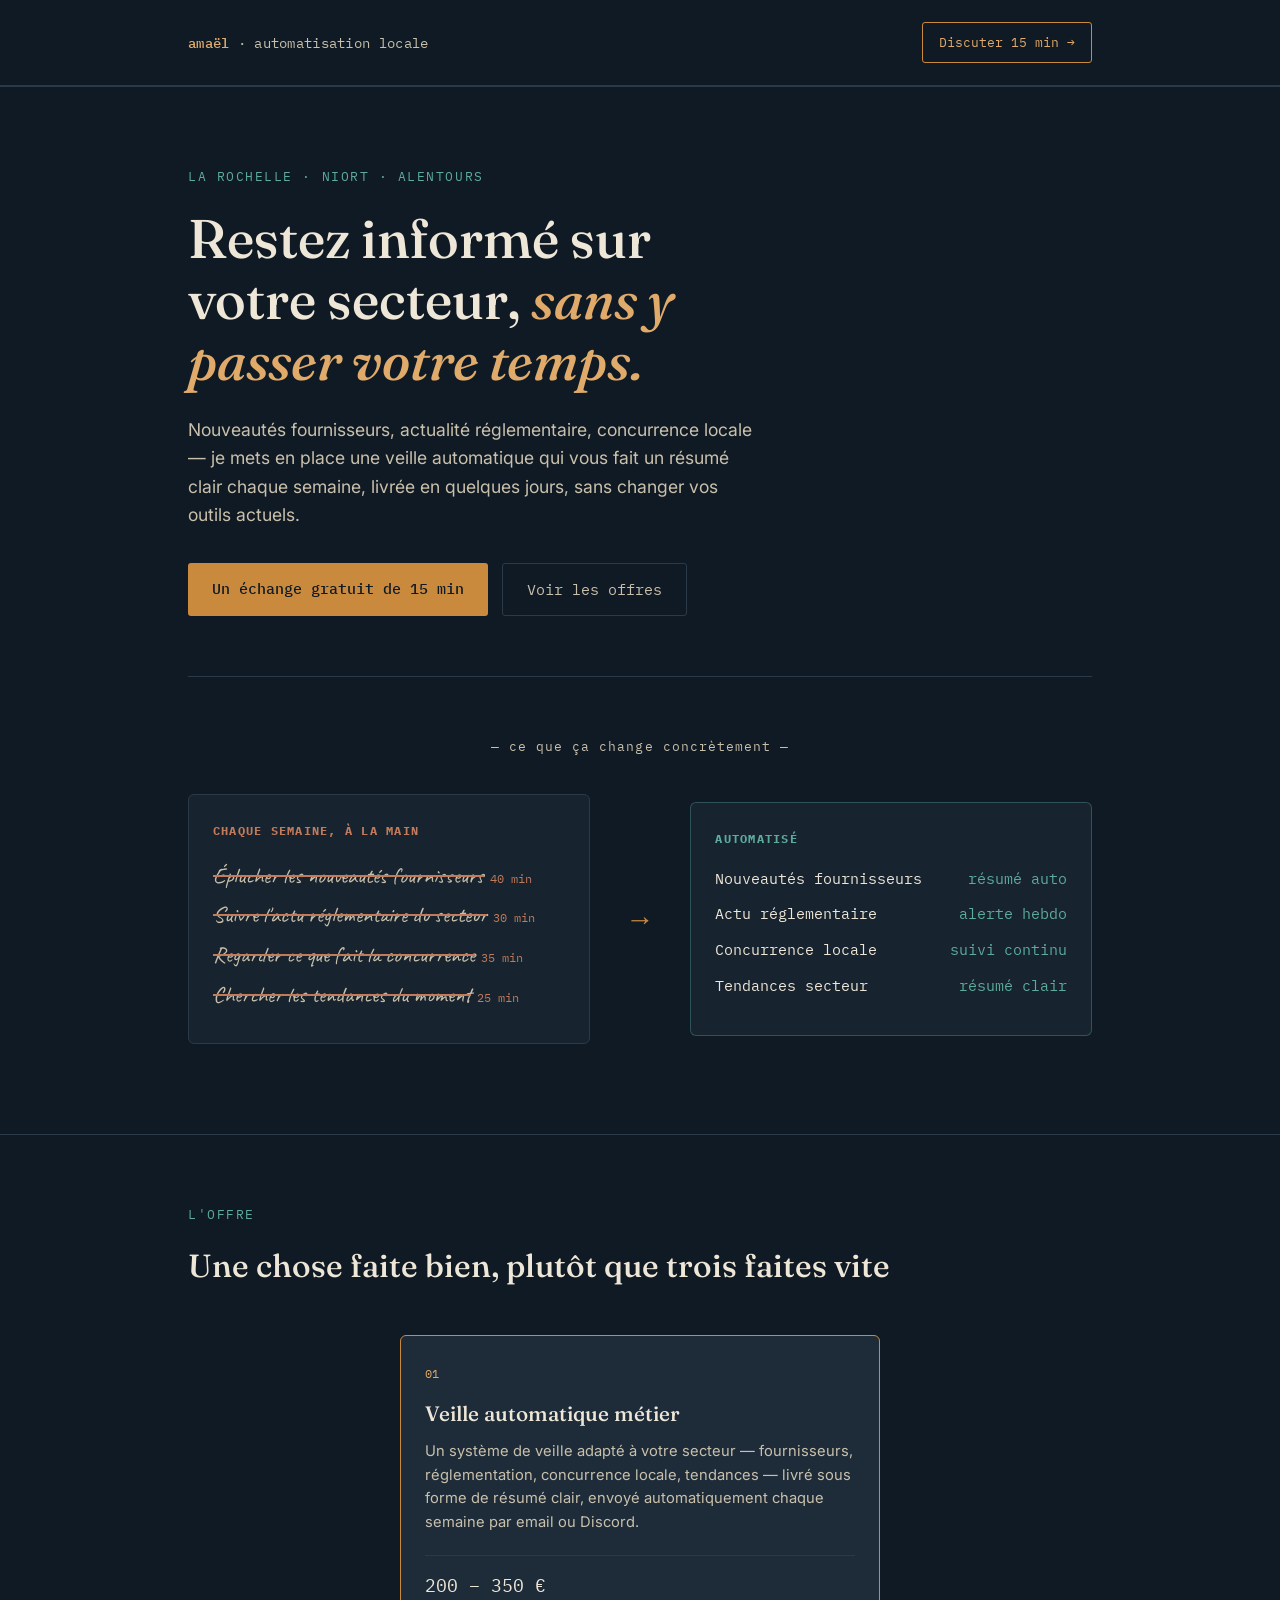
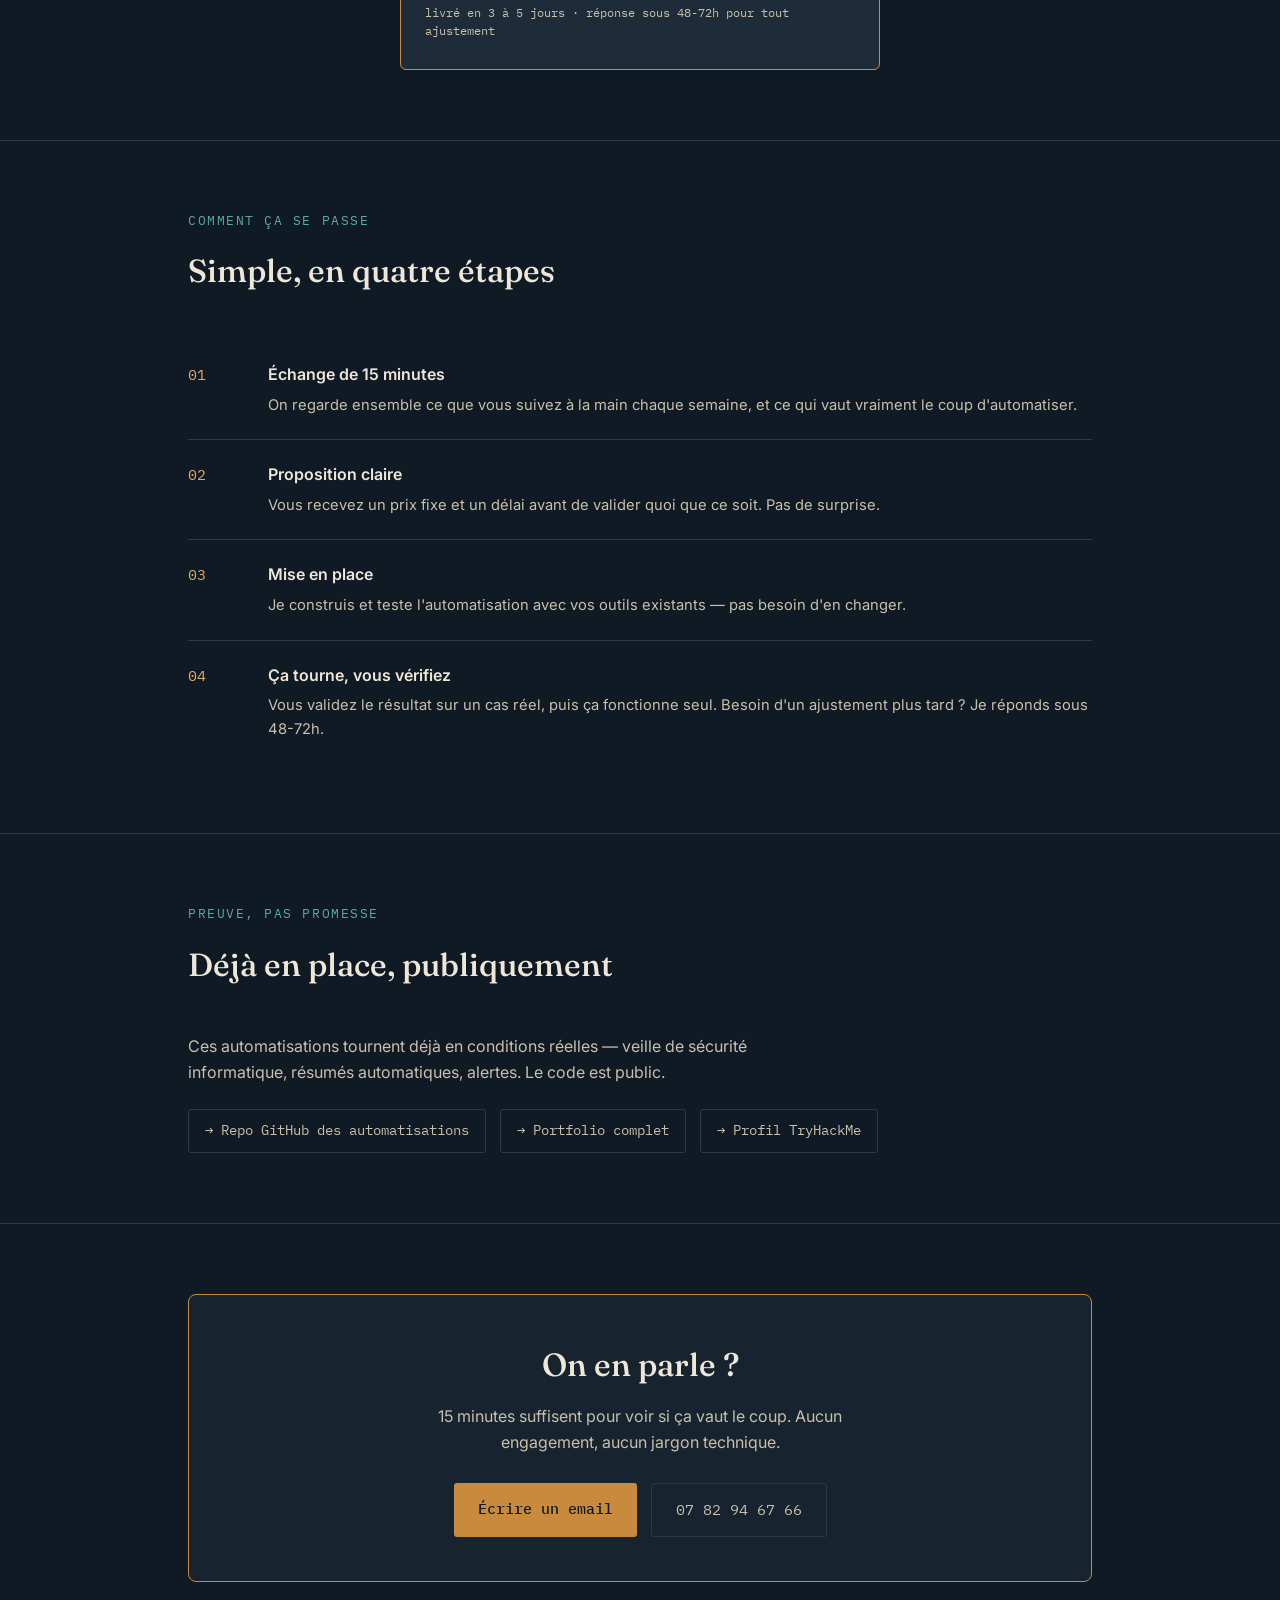
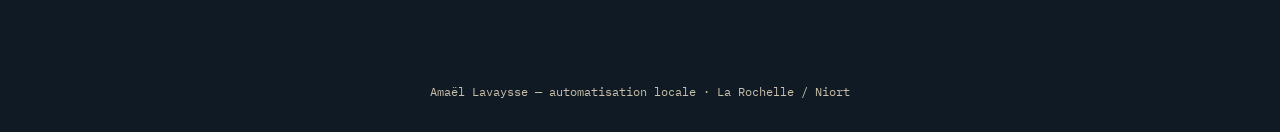
==== pro/index.html @ b0e4b7fa "Rename automatisation.html to index.html" ====
<!DOCTYPE html>
<html lang="fr">
<head>
<meta charset="UTF-8">
<meta name="viewport" content="width=device-width, initial-scale=1.0">
<title>Amaël Lavaysse — Automatisation pour commerces & TPE locales</title>
<link rel="preconnect" href="https://fonts.googleapis.com">
<link href="https://fonts.googleapis.com/css2?family=Fraunces:opsz,wght@9..144,400;9..144,500;9..144,600&family=Caveat:wght@500;600&family=Inter:wght@400;500;600;700&family=IBM+Plex+Mono:wght@400;500&display=swap" rel="stylesheet">
<style>
  :root{
    --ink:#101a24;
    --panel:#17232f;
    --panel-2:#1e2c3a;
    --paper:#eee7d8;
    --paper-dim:#c9c0ab;
    --copper:#c98a3e;
    --copper-soft:#e0ab6a;
    --teal:#5cab9d;
    --line:#2a3a49;
    --display: 'Fraunces', serif;
    --hand: 'Caveat', cursive;
    --body: 'Inter', sans-serif;
    --mono: 'IBM Plex Mono', monospace;
  }
  *{box-sizing:border-box;}
  html{scroll-behavior:smooth;}
  body{
    margin:0;
    background:var(--ink);
    color:var(--paper);
    font-family:var(--body);
    line-height:1.6;
    -webkit-font-smoothing:antialiased;
  }
  a{color:inherit;}
  .wrap{max-width:960px;margin:0 auto;padding:0 28px;}

  /* NAV */
  header.nav{
    padding:22px 0;
    border-bottom:1px solid var(--line);
  }
  .nav .wrap{display:flex;justify-content:space-between;align-items:center;}
  .brand{font-family:var(--mono);font-size:0.9rem;letter-spacing:0.02em;color:var(--paper-dim);}
  .brand b{color:var(--copper-soft);font-weight:500;}
  .nav-cta{
    font-family:var(--mono);
    font-size:0.82rem;
    padding:9px 16px;
    border:1px solid var(--copper);
    border-radius:3px;
    color:var(--copper-soft);
    text-decoration:none;
    transition:background .15s ease;
  }
  .nav-cta:hover{background:rgba(201,138,62,0.12);}

  /* HERO */
  .hero{padding:80px 0 60px;}
  .eyebrow{
    font-family:var(--mono);
    font-size:0.8rem;
    color:var(--teal);
    text-transform:uppercase;
    letter-spacing:0.12em;
    margin-bottom:22px;
  }
  h1{
    font-family:var(--display);
    font-weight:500;
    font-size:clamp(2.1rem, 5vw, 3.4rem);
    line-height:1.12;
    margin:0 0 24px;
    max-width:15ch;
    color:var(--paper);
  }
  h1 em{
    font-style:italic;
    color:var(--copper-soft);
  }
  .hero p.lede{
    font-size:1.1rem;
    color:var(--paper-dim);
    max-width:52ch;
    margin:0 0 34px;
  }
  .hero-actions{display:flex;gap:14px;flex-wrap:wrap;}
  .btn-primary{
    font-family:var(--mono);
    background:var(--copper);
    color:var(--ink);
    padding:14px 24px;
    border-radius:3px;
    text-decoration:none;
    font-size:0.92rem;
    font-weight:500;
    transition:background .15s ease;
  }
  .btn-primary:hover{background:var(--copper-soft);}
  .btn-ghost{
    font-family:var(--mono);
    padding:14px 24px;
    border-radius:3px;
    border:1px solid var(--line);
    text-decoration:none;
    font-size:0.92rem;
    color:var(--paper-dim);
  }

  /* SIGNATURE: AVANT / APRES */
  .signature{padding:50px 0 90px;}
  .sig-label{
    font-family:var(--mono);
    font-size:0.8rem;
    color:var(--paper-dim);
    text-align:center;
    margin-bottom:36px;
    letter-spacing:0.08em;
  }
  .compare{
    display:grid;
    grid-template-columns:1fr auto 1fr;
    gap:36px;
    align-items:center;
  }
  .compare-arrow{
    font-family:var(--display);
    font-size:1.8rem;
    color:var(--copper);
  }
  .board{
    background:var(--panel);
    border:1px solid var(--line);
    border-radius:6px;
    padding:26px 24px;
  }
  .board h3{
    margin:0 0 18px;
    font-family:var(--mono);
    font-size:0.78rem;
    text-transform:uppercase;
    letter-spacing:0.1em;
    color:var(--paper-dim);
  }
  .board.before h3{color:#c17a5a;}
  .board.after h3{color:var(--teal);}
  .task{
    font-family:var(--hand);
    font-size:1.4rem;
    line-height:1.5;
    color:var(--paper-dim);
    text-decoration:line-through;
    text-decoration-color:#c17a5a;
    text-decoration-thickness:2px;
    margin-bottom:6px;
  }
  .task .time{
    font-family:var(--mono);
    font-size:0.75rem;
    text-decoration:none;
    color:#c17a5a;
    display:inline-block;
    margin-left:6px;
  }
  .task-clean{
    font-family:var(--mono);
    font-size:0.92rem;
    color:var(--paper);
    margin-bottom:12px;
    display:flex;
    justify-content:space-between;
    gap:12px;
  }
  .task-clean .tag{color:var(--teal);}
  .board.after{border-color:rgba(92,171,157,0.35);}

  /* OFFERS */
  section{padding:70px 0;border-top:1px solid var(--line);}
  .section-head{margin-bottom:44px;}
  .section-head .eyebrow{margin-bottom:14px;}
  h2{
    font-family:var(--display);
    font-weight:500;
    font-size:2rem;
    margin:0;
    color:var(--paper);
  }
  .offers-grid{
    display:grid;
    grid-template-columns:repeat(3,1fr);
    gap:20px;
  }
  .offer{
    background:var(--panel);
    border:1px solid var(--line);
    border-radius:6px;
    padding:28px 24px;
    display:flex;
    flex-direction:column;
  }
  .offer.featured{
    border-color:var(--copper);
    background:var(--panel-2);
  }
  .offer .num{
    font-family:var(--mono);
    font-size:0.75rem;
    color:var(--copper-soft);
    margin-bottom:14px;
  }
  .offer h3{
    font-family:var(--display);
    font-size:1.3rem;
    font-weight:500;
    margin:0 0 10px;
  }
  .offer p.desc{
    font-size:0.92rem;
    color:var(--paper-dim);
    margin:0 0 20px;
    flex-grow:1;
  }
  .offer .price{
    font-family:var(--mono);
    font-size:1.1rem;
    color:var(--paper);
    padding-top:16px;
    border-top:1px solid var(--line);
  }
  .offer .price small{
    display:block;
    font-size:0.72rem;
    color:var(--paper-dim);
    margin-top:4px;
  }

  /* PROCESS */
  .steps{display:flex;flex-direction:column;gap:0;}
  .step{
    display:grid;
    grid-template-columns:60px 1fr;
    gap:20px;
    padding:22px 0;
    border-bottom:1px solid var(--line);
  }
  .step:last-child{border-bottom:none;}
  .step .n{
    font-family:var(--mono);
    color:var(--copper-soft);
    font-size:0.95rem;
  }
  .step h4{margin:0 0 6px;font-family:var(--body);font-weight:600;font-size:1rem;}
  .step p{margin:0;color:var(--paper-dim);font-size:0.92rem;}

  /* PROOF */
  .proof-row{
    display:flex;
    gap:14px;
    flex-wrap:wrap;
  }
  .proof-item{
    font-family:var(--mono);
    font-size:0.85rem;
    padding:10px 16px;
    border:1px solid var(--line);
    border-radius:3px;
    text-decoration:none;
    color:var(--paper-dim);
  }
  .proof-item:hover{border-color:var(--teal);color:var(--teal);}

  /* CONTACT */
  .contact-box{
    background:var(--panel);
    border:1px solid var(--copper);
    border-radius:8px;
    padding:44px;
    text-align:center;
  }
  .contact-box h2{margin-bottom:14px;}
  .contact-box p{color:var(--paper-dim);max-width:44ch;margin:0 auto 28px;}
  .contact-links{display:flex;gap:14px;justify-content:center;flex-wrap:wrap;}

  footer{padding:30px 0;font-family:var(--mono);font-size:0.78rem;color:var(--paper-dim);text-align:center;}

  @media (max-width:720px){
    .offers-grid{grid-template-columns:1fr;}
    .compare{grid-template-columns:1fr;}
    .compare-arrow{transform:rotate(90deg);text-align:center;}
  }
</style>
</head>
<body>

<header class="nav">
  <div class="wrap">
    <div class="brand"><b>amaël</b> · automatisation locale</div>
    <a href="#contact" class="nav-cta">Discuter 15 min →</a>
  </div>
</header>

<section class="hero">
  <div class="wrap">
    <div class="eyebrow">La Rochelle · Niort · alentours</div>
    <h1>Restez informé sur votre secteur, <em>sans y passer votre temps.</em></h1>
    <p class="lede">Nouveautés fournisseurs, actualité réglementaire, concurrence locale — je mets en place une veille automatique qui vous fait un résumé clair chaque semaine, livrée en quelques jours, sans changer vos outils actuels.</p>
    <div class="hero-actions">
      <a href="#contact" class="btn-primary">Un échange gratuit de 15 min</a>
      <a href="#offres" class="btn-ghost">Voir les offres</a>
    </div>
  </div>
</section>

<div class="wrap">
  <section class="signature" style="border-top:1px solid var(--line);padding-top:60px;">
    <div class="sig-label">— ce que ça change concrètement —</div>
    <div class="compare">
      <div class="board before">
        <h3>Chaque semaine, à la main</h3>
        <div class="task">Éplucher les nouveautés fournisseurs<span class="time">40 min</span></div>
        <div class="task">Suivre l'actu réglementaire du secteur<span class="time">30 min</span></div>
        <div class="task">Regarder ce que fait la concurrence<span class="time">35 min</span></div>
        <div class="task">Chercher les tendances du moment<span class="time">25 min</span></div>
      </div>
      <div class="compare-arrow">→</div>
      <div class="board after">
        <h3>Automatisé</h3>
        <div class="task-clean"><span>Nouveautés fournisseurs</span><span class="tag">résumé auto</span></div>
        <div class="task-clean"><span>Actu réglementaire</span><span class="tag">alerte hebdo</span></div>
        <div class="task-clean"><span>Concurrence locale</span><span class="tag">suivi continu</span></div>
        <div class="task-clean"><span>Tendances secteur</span><span class="tag">résumé clair</span></div>
      </div>
    </div>
  </section>
</div>

<section id="offres">
  <div class="wrap">
    <div class="section-head">
      <div class="eyebrow">L'offre</div>
      <h2>Une chose faite bien, plutôt que trois faites vite</h2>
    </div>
    <div class="offers-grid" style="grid-template-columns:minmax(0,480px);justify-content:center;">
      <div class="offer featured">
        <div class="num">01</div>
        <h3>Veille automatique métier</h3>
        <p class="desc">Un système de veille adapté à votre secteur — fournisseurs, réglementation, concurrence locale, tendances — livré sous forme de résumé clair, envoyé automatiquement chaque semaine par email ou Discord.</p>
        <div class="price">200 – 350 €<small>livré en 3 à 5 jours · réponse sous 48-72h pour tout ajustement</small></div>
      </div>
    </div>
  </div>
</section>

<section>
  <div class="wrap">
    <div class="section-head">
      <div class="eyebrow">Comment ça se passe</div>
      <h2>Simple, en quatre étapes</h2>
    </div>
    <div class="steps">
      <div class="step">
        <div class="n">01</div>
        <div><h4>Échange de 15 minutes</h4><p>On regarde ensemble ce que vous suivez à la main chaque semaine, et ce qui vaut vraiment le coup d'automatiser.</p></div>
      </div>
      <div class="step">
        <div class="n">02</div>
        <div><h4>Proposition claire</h4><p>Vous recevez un prix fixe et un délai avant de valider quoi que ce soit. Pas de surprise.</p></div>
      </div>
      <div class="step">
        <div class="n">03</div>
        <div><h4>Mise en place</h4><p>Je construis et teste l'automatisation avec vos outils existants — pas besoin d'en changer.</p></div>
      </div>
      <div class="step">
        <div class="n">04</div>
        <div><h4>Ça tourne, vous vérifiez</h4><p>Vous validez le résultat sur un cas réel, puis ça fonctionne seul. Besoin d'un ajustement plus tard ? Je réponds sous 48-72h.</p></div>
      </div>
    </div>
  </div>
</section>

<section>
  <div class="wrap">
    <div class="section-head">
      <div class="eyebrow">Preuve, pas promesse</div>
      <h2>Déjà en place, publiquement</h2>
    </div>
    <p style="color:var(--paper-dim);max-width:56ch;margin-bottom:24px;">Ces automatisations tournent déjà en conditions réelles — veille de sécurité informatique, résumés automatiques, alertes. Le code est public.</p>
    <div class="proof-row">
      <a class="proof-item" href="https://github.com/abcrossedlol/N8N_AUTOMATISATION" target="_blank" rel="noopener">→ Repo GitHub des automatisations</a>
      <a class="proof-item" href="https://amaellavaysse.dev" target="_blank" rel="noopener">→ Portfolio complet</a>
      <a class="proof-item" href="https://tryhackme.com/p/abcross" target="_blank" rel="noopener">→ Profil TryHackMe</a>
    </div>
  </div>
</section>

<section id="contact">
  <div class="wrap">
    <div class="contact-box">
      <h2>On en parle ?</h2>
      <p>15 minutes suffisent pour voir si ça vaut le coup. Aucun engagement, aucun jargon technique.</p>
      <div class="contact-links">
        <a class="btn-primary" href="mailto:contact@amaellavaysse.dev?subject=Automatisation%20pour%20mon%20entreprise">Écrire un email</a>
        <a class="btn-ghost" href="tel:+33782946767">07 82 94 67 66</a>
      </div>
    </div>
  </div>
</section>

<footer>
  Amaël Lavaysse — automatisation locale · La Rochelle / Niort
</footer>

</body>
</html>
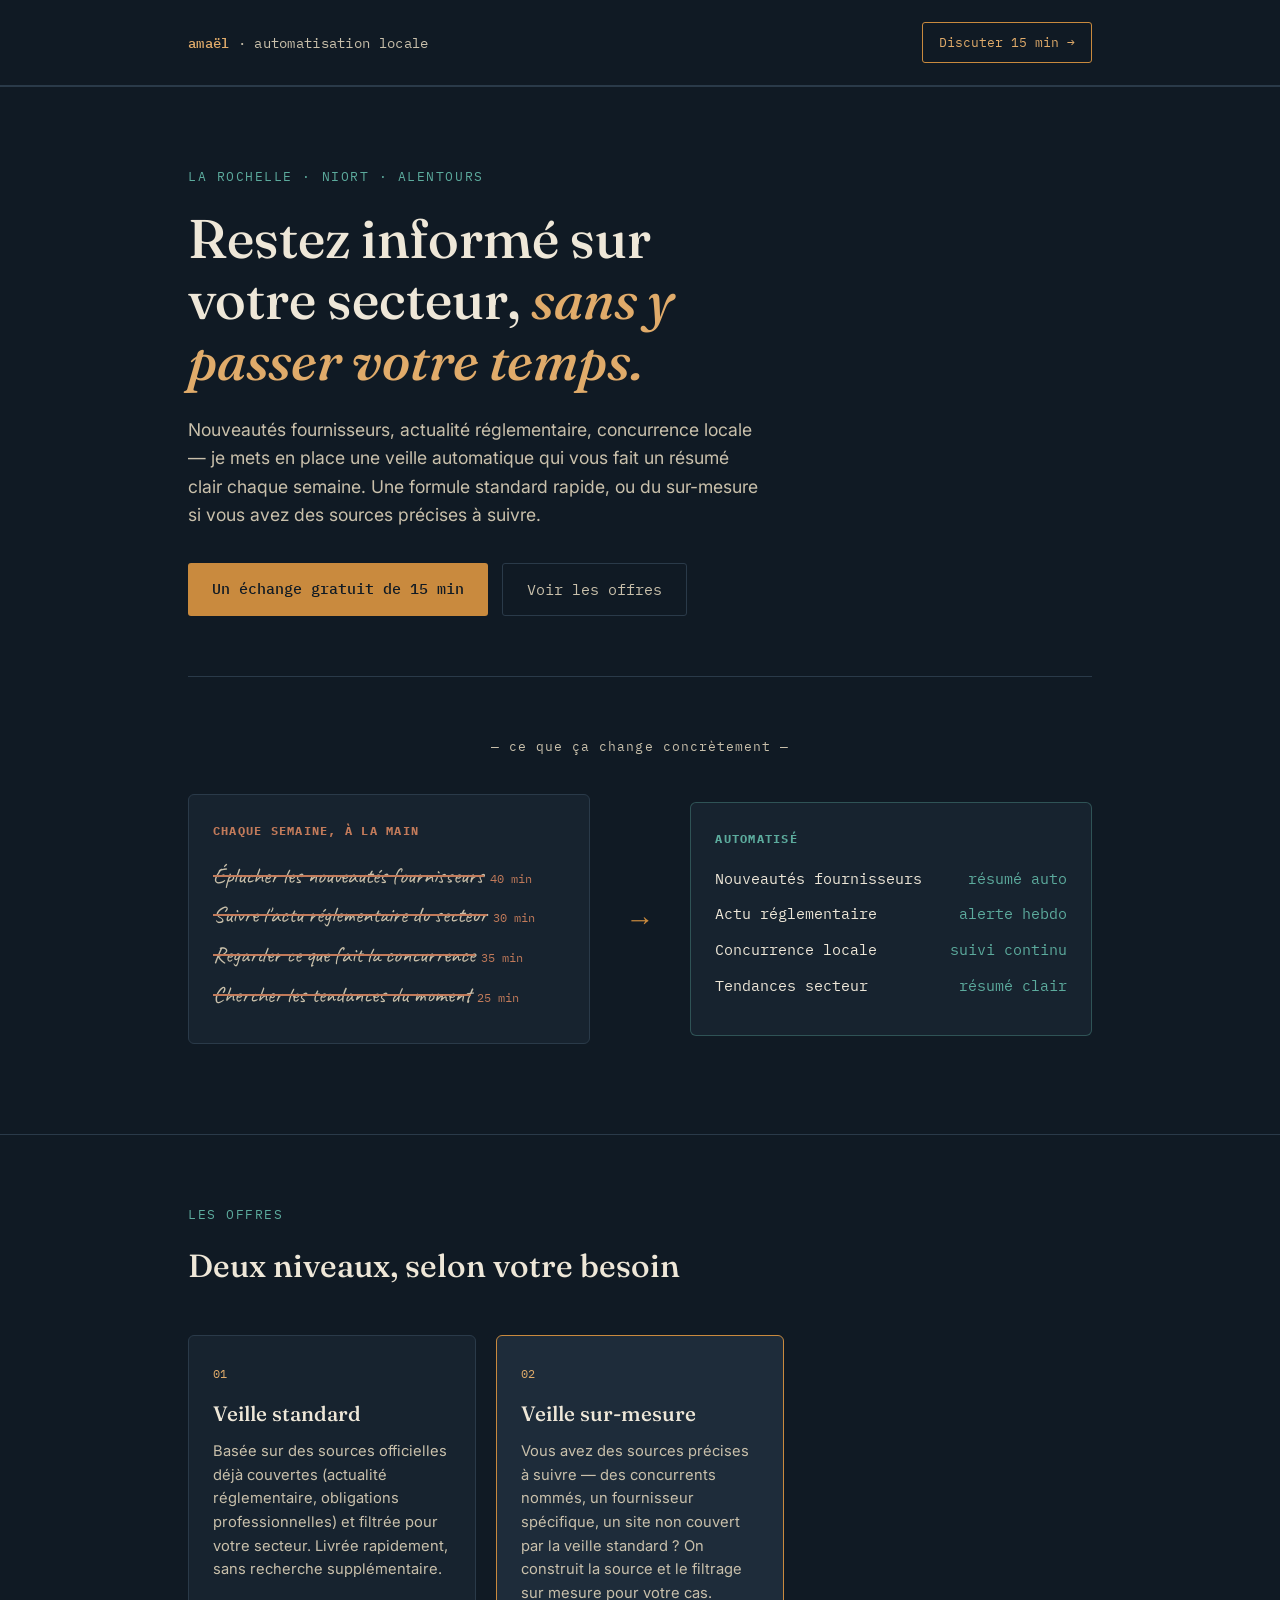
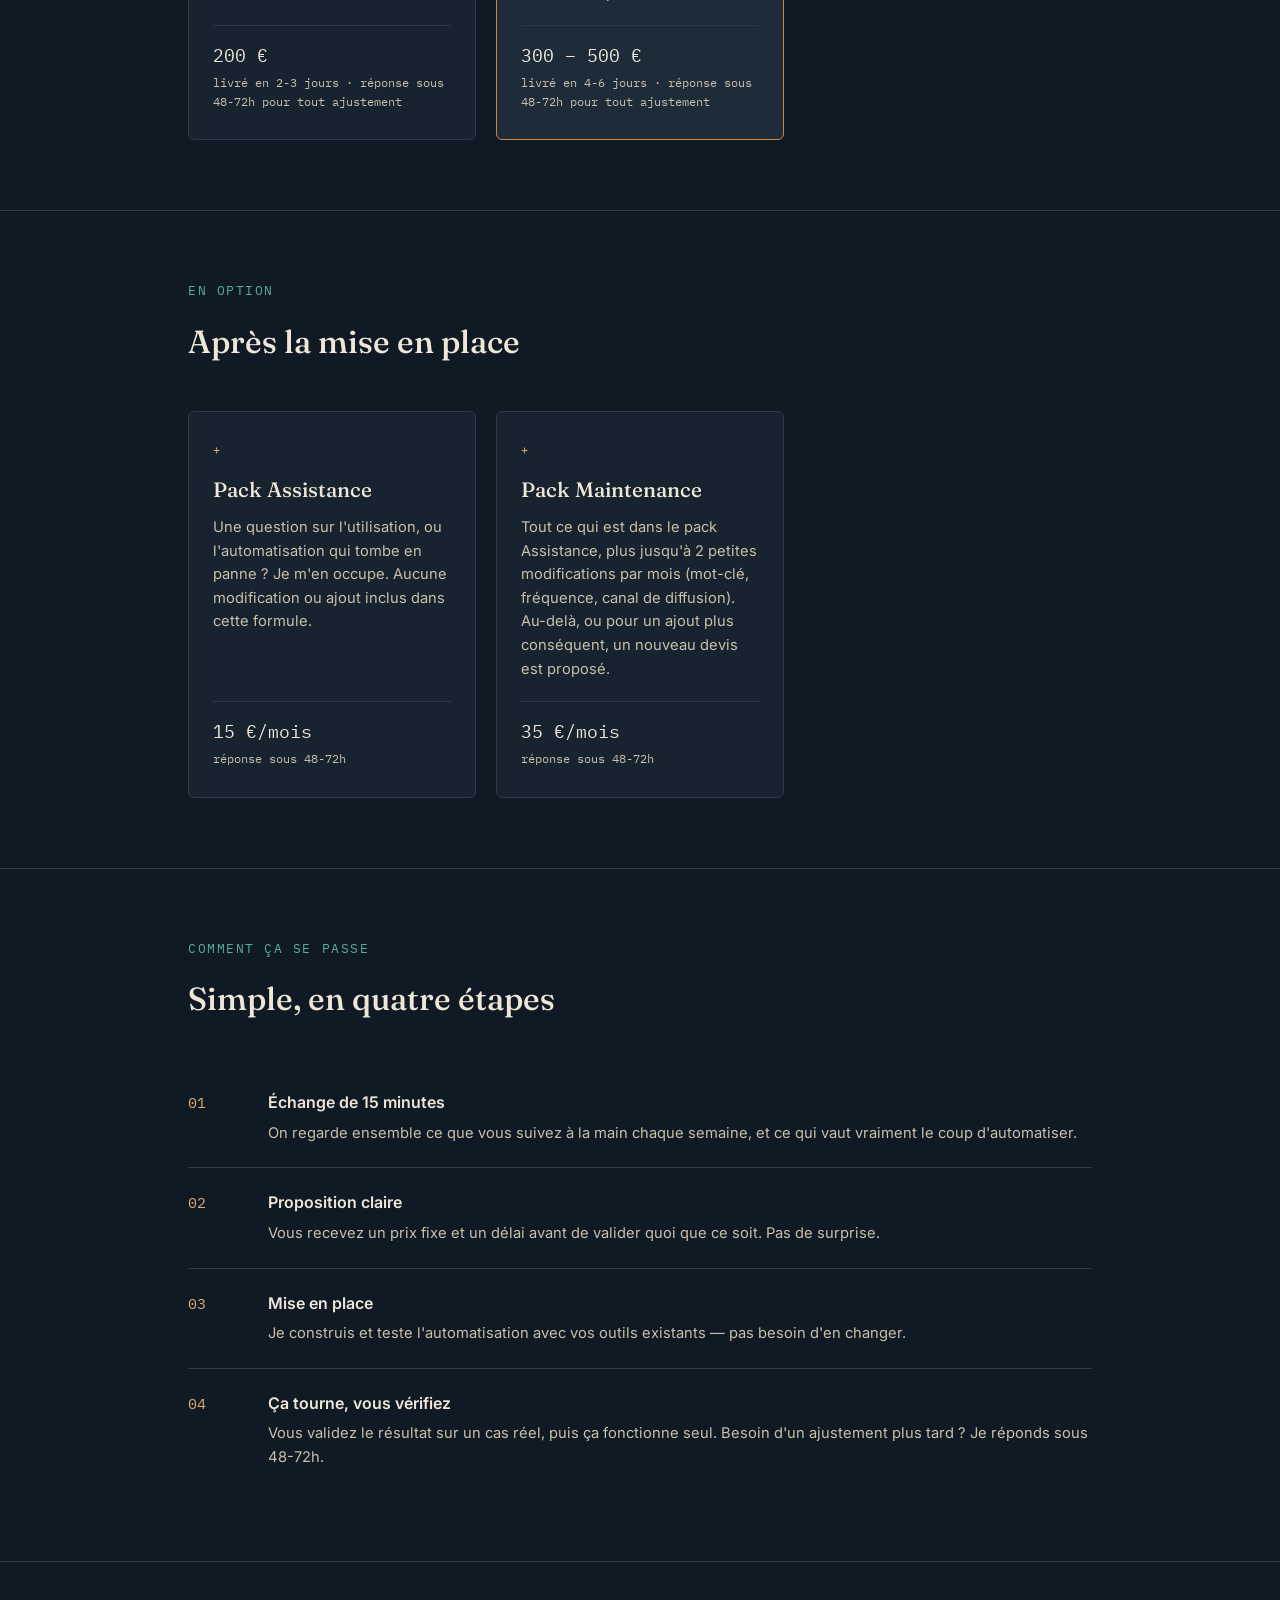
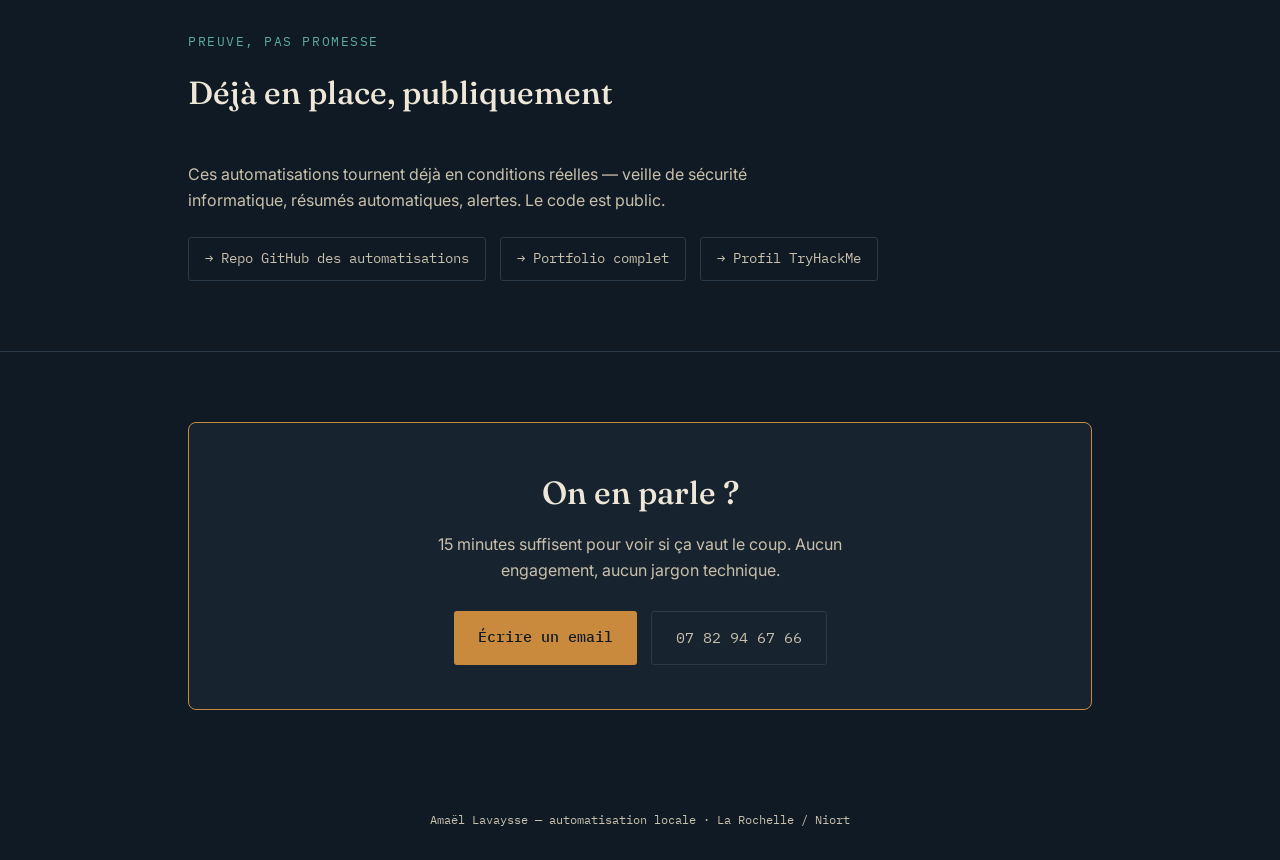
==== commit 0c20764c: "Add files via upload" ====
--- a/pro/index.html
+++ b/pro/index.html
@@ -303,7 +303,7 @@
   <div class="wrap">
     <div class="eyebrow">La Rochelle · Niort · alentours</div>
     <h1>Restez informé sur votre secteur, <em>sans y passer votre temps.</em></h1>
-    <p class="lede">Nouveautés fournisseurs, actualité réglementaire, concurrence locale — je mets en place une veille automatique qui vous fait un résumé clair chaque semaine, livrée en quelques jours, sans changer vos outils actuels.</p>
+    <p class="lede">Nouveautés fournisseurs, actualité réglementaire, concurrence locale — je mets en place une veille automatique qui vous fait un résumé clair chaque semaine. Une formule standard rapide, ou du sur-mesure si vous avez des sources précises à suivre.</p>
     <div class="hero-actions">
       <a href="#contact" class="btn-primary">Un échange gratuit de 15 min</a>
       <a href="#offres" class="btn-ghost">Voir les offres</a>
@@ -337,15 +337,44 @@
 <section id="offres">
   <div class="wrap">
     <div class="section-head">
-      <div class="eyebrow">L'offre</div>
-      <h2>Une chose faite bien, plutôt que trois faites vite</h2>
-    </div>
-    <div class="offers-grid" style="grid-template-columns:minmax(0,480px);justify-content:center;">
+      <div class="eyebrow">Les offres</div>
+      <h2>Deux niveaux, selon votre besoin</h2>
+    </div>
+    <div class="offers-grid">
+      <div class="offer">
+        <div class="num">01</div>
+        <h3>Veille standard</h3>
+        <p class="desc">Basée sur des sources officielles déjà couvertes (actualité réglementaire, obligations professionnelles) et filtrée pour votre secteur. Livrée rapidement, sans recherche supplémentaire.</p>
+        <div class="price">200 €<small>livré en 2-3 jours · réponse sous 48-72h pour tout ajustement</small></div>
+      </div>
       <div class="offer featured">
-        <div class="num">01</div>
-        <h3>Veille automatique métier</h3>
-        <p class="desc">Un système de veille adapté à votre secteur — fournisseurs, réglementation, concurrence locale, tendances — livré sous forme de résumé clair, envoyé automatiquement chaque semaine par email ou Discord.</p>
-        <div class="price">200 – 350 €<small>livré en 3 à 5 jours · réponse sous 48-72h pour tout ajustement</small></div>
+        <div class="num">02</div>
+        <h3>Veille sur-mesure</h3>
+        <p class="desc">Vous avez des sources précises à suivre — des concurrents nommés, un fournisseur spécifique, un site non couvert par la veille standard ? On construit la source et le filtrage sur mesure pour votre cas.</p>
+        <div class="price">300 – 500 €<small>livré en 4-6 jours · réponse sous 48-72h pour tout ajustement</small></div>
+      </div>
+    </div>
+  </div>
+</section>
+
+<section>
+  <div class="wrap">
+    <div class="section-head">
+      <div class="eyebrow">En option</div>
+      <h2>Après la mise en place</h2>
+    </div>
+    <div class="offers-grid">
+      <div class="offer">
+        <div class="num">+</div>
+        <h3>Pack Assistance</h3>
+        <p class="desc">Une question sur l'utilisation, ou l'automatisation qui tombe en panne ? Je m'en occupe. Aucune modification ou ajout inclus dans cette formule.</p>
+        <div class="price">15 €/mois<small>réponse sous 48-72h</small></div>
+      </div>
+      <div class="offer">
+        <div class="num">+</div>
+        <h3>Pack Maintenance</h3>
+        <p class="desc">Tout ce qui est dans le pack Assistance, plus jusqu'à 2 petites modifications par mois (mot-clé, fréquence, canal de diffusion). Au-delà, ou pour un ajout plus conséquent, un nouveau devis est proposé.</p>
+        <div class="price">35 €/mois<small>réponse sous 48-72h</small></div>
       </div>
     </div>
   </div>
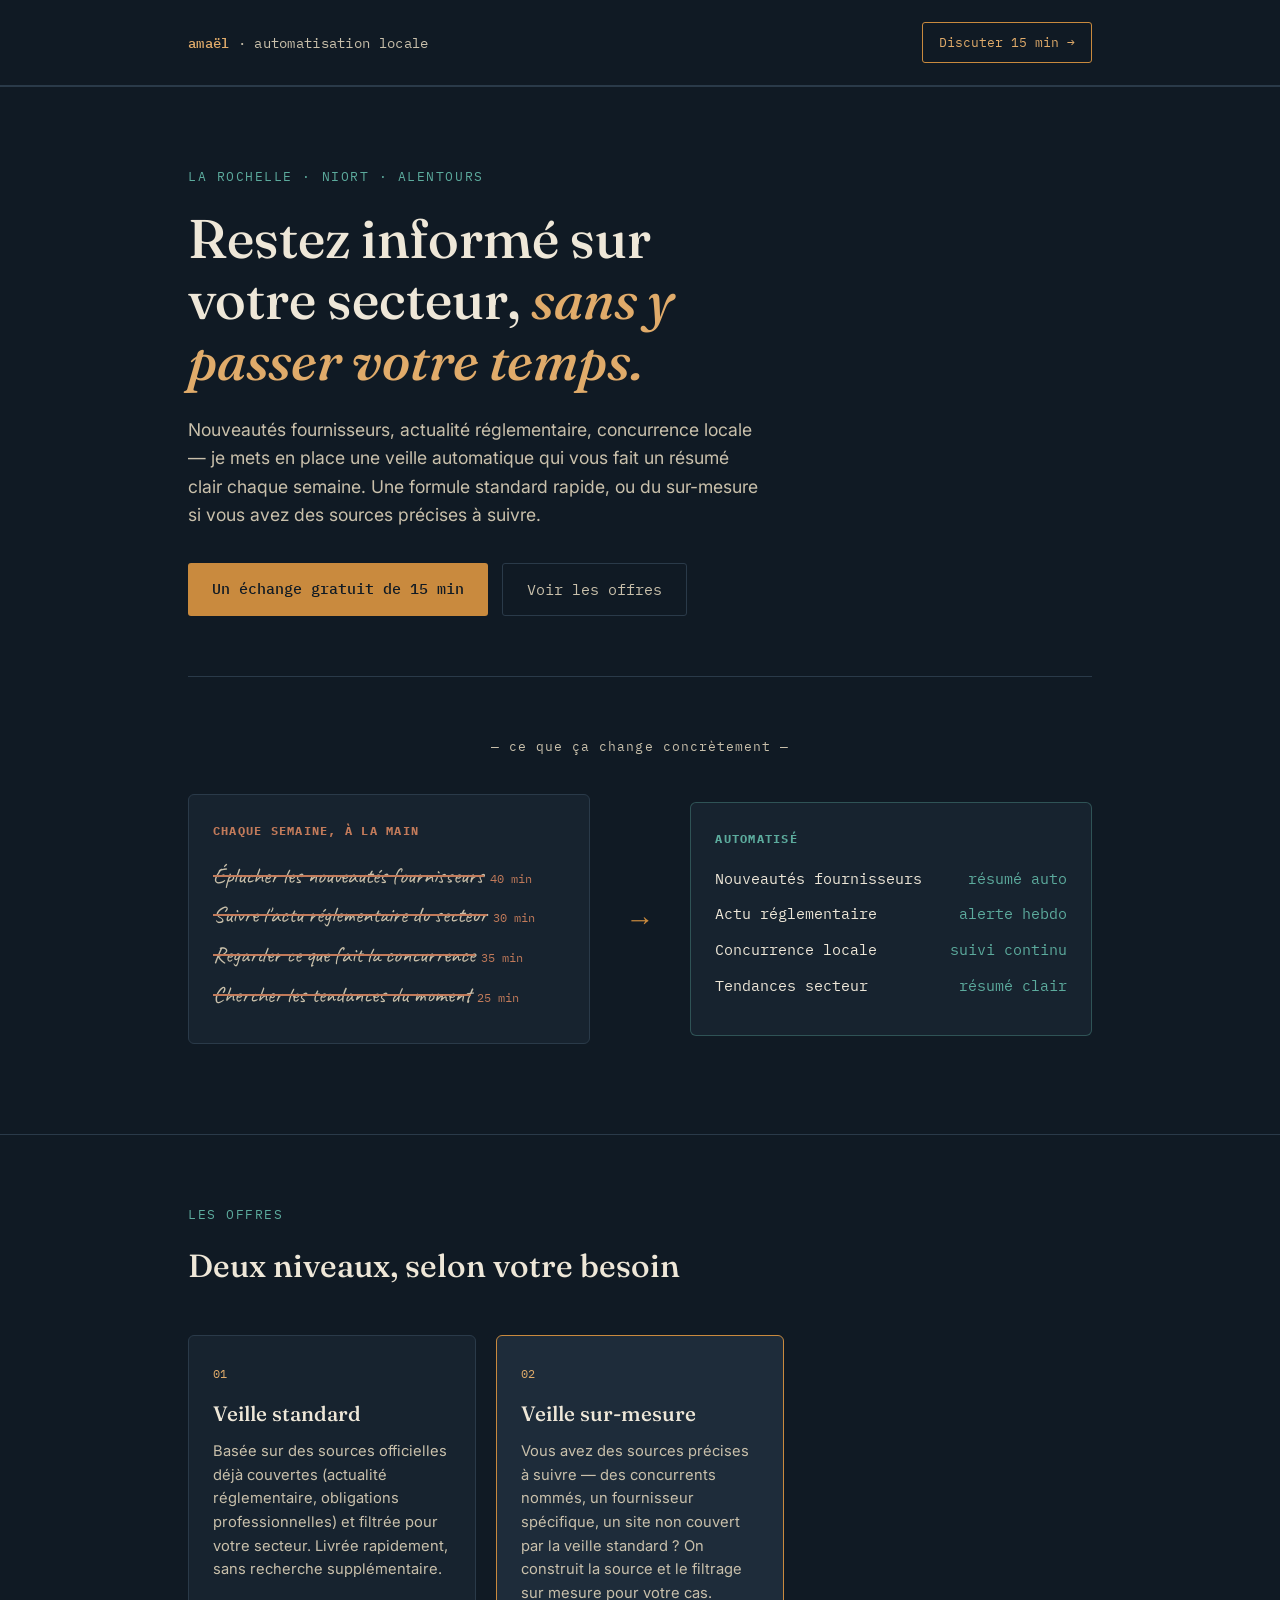
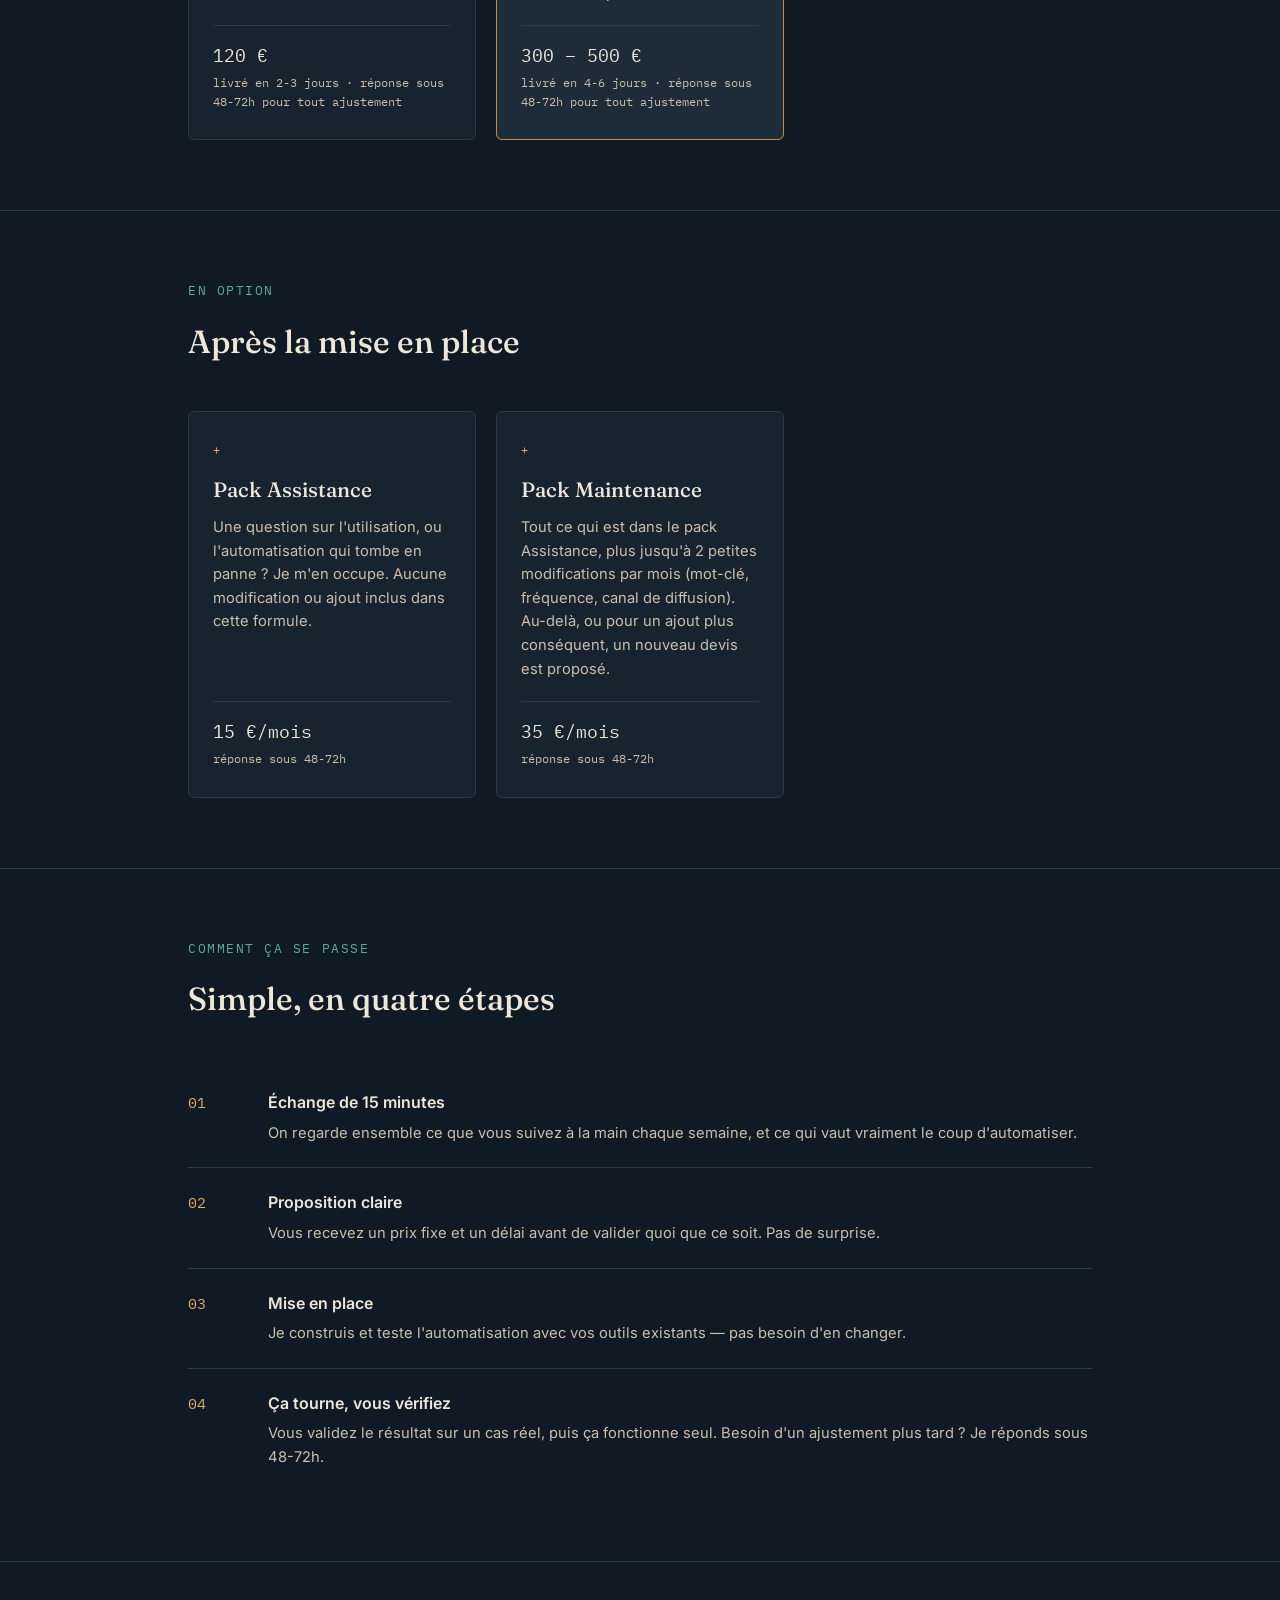
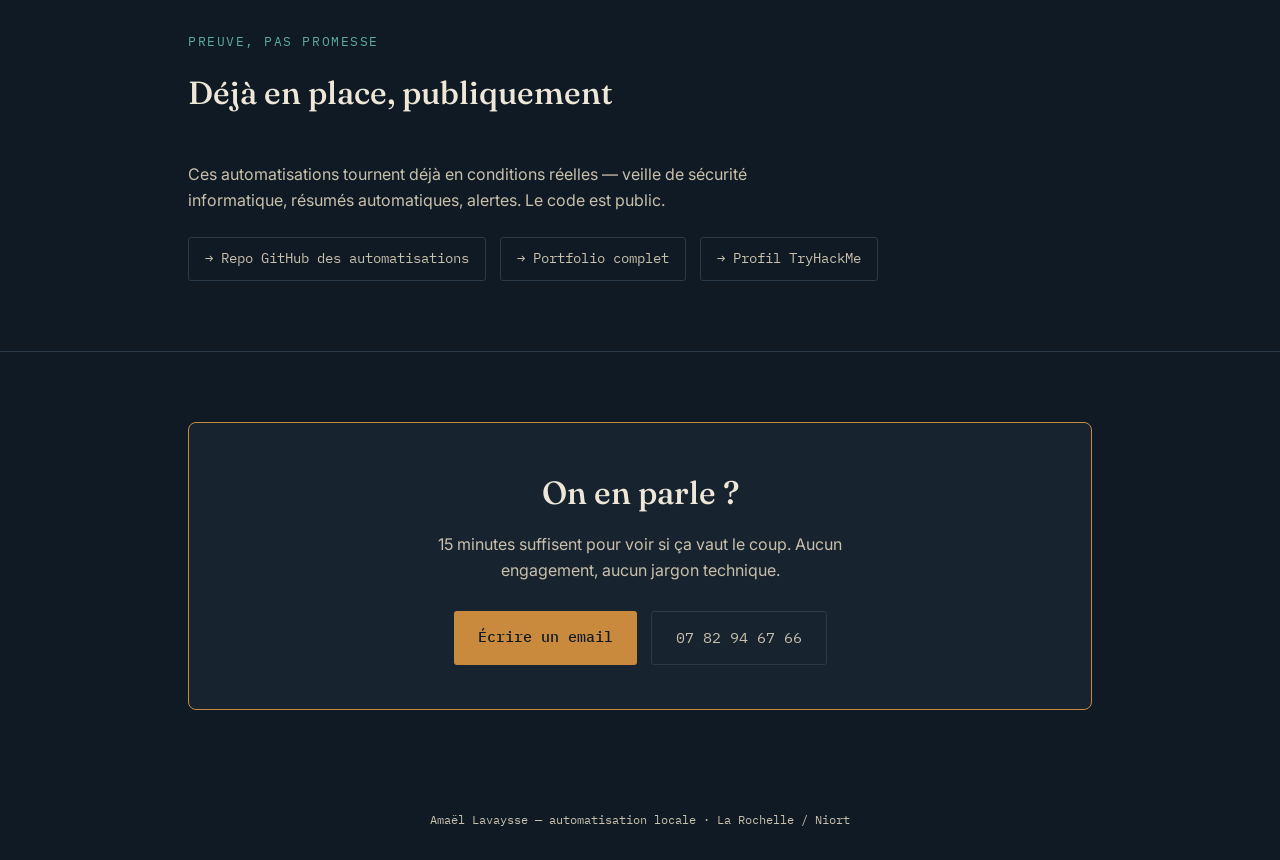
==== commit 40f5a13b: "Update index.html" ====
--- a/pro/index.html
+++ b/pro/index.html
@@ -345,7 +345,7 @@
         <div class="num">01</div>
         <h3>Veille standard</h3>
         <p class="desc">Basée sur des sources officielles déjà couvertes (actualité réglementaire, obligations professionnelles) et filtrée pour votre secteur. Livrée rapidement, sans recherche supplémentaire.</p>
-        <div class="price">200 €<small>livré en 2-3 jours · réponse sous 48-72h pour tout ajustement</small></div>
+        <div class="price">120 €<small>livré en 2-3 jours · réponse sous 48-72h pour tout ajustement</small></div>
       </div>
       <div class="offer featured">
         <div class="num">02</div>
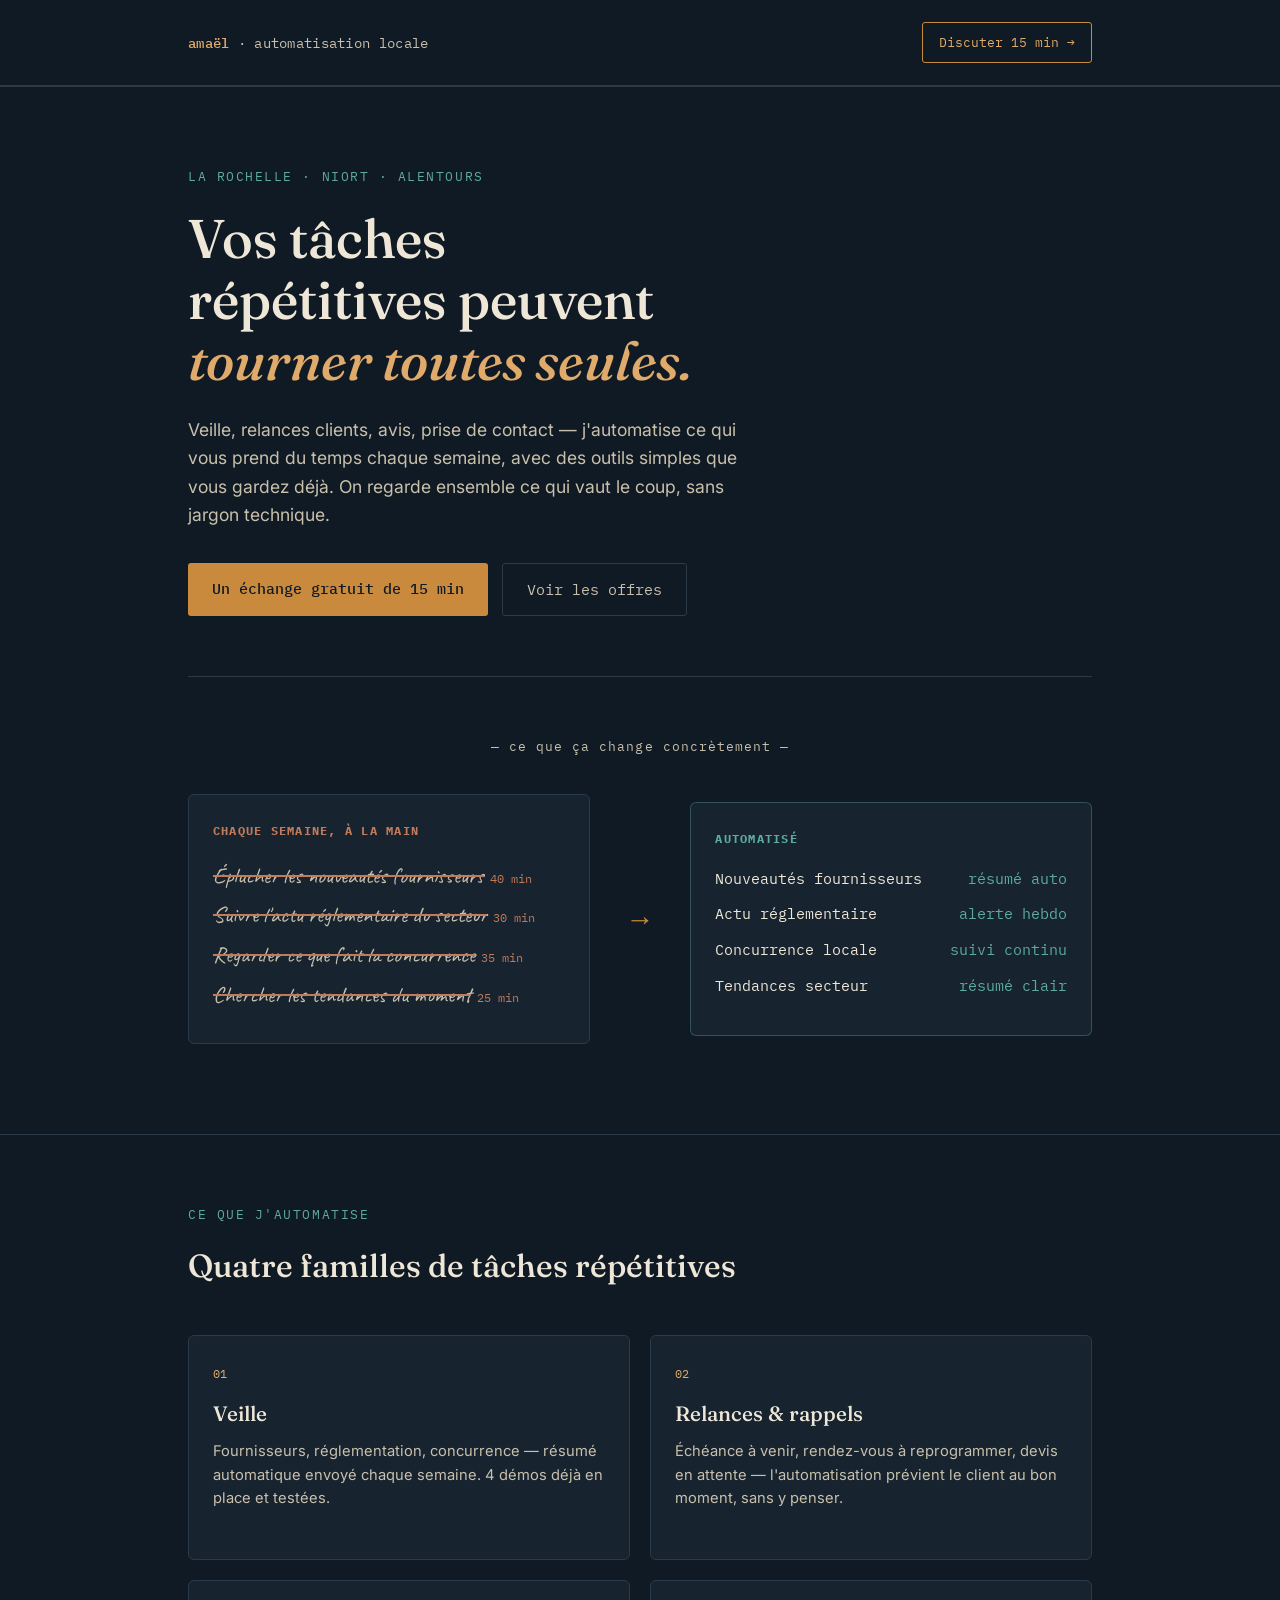
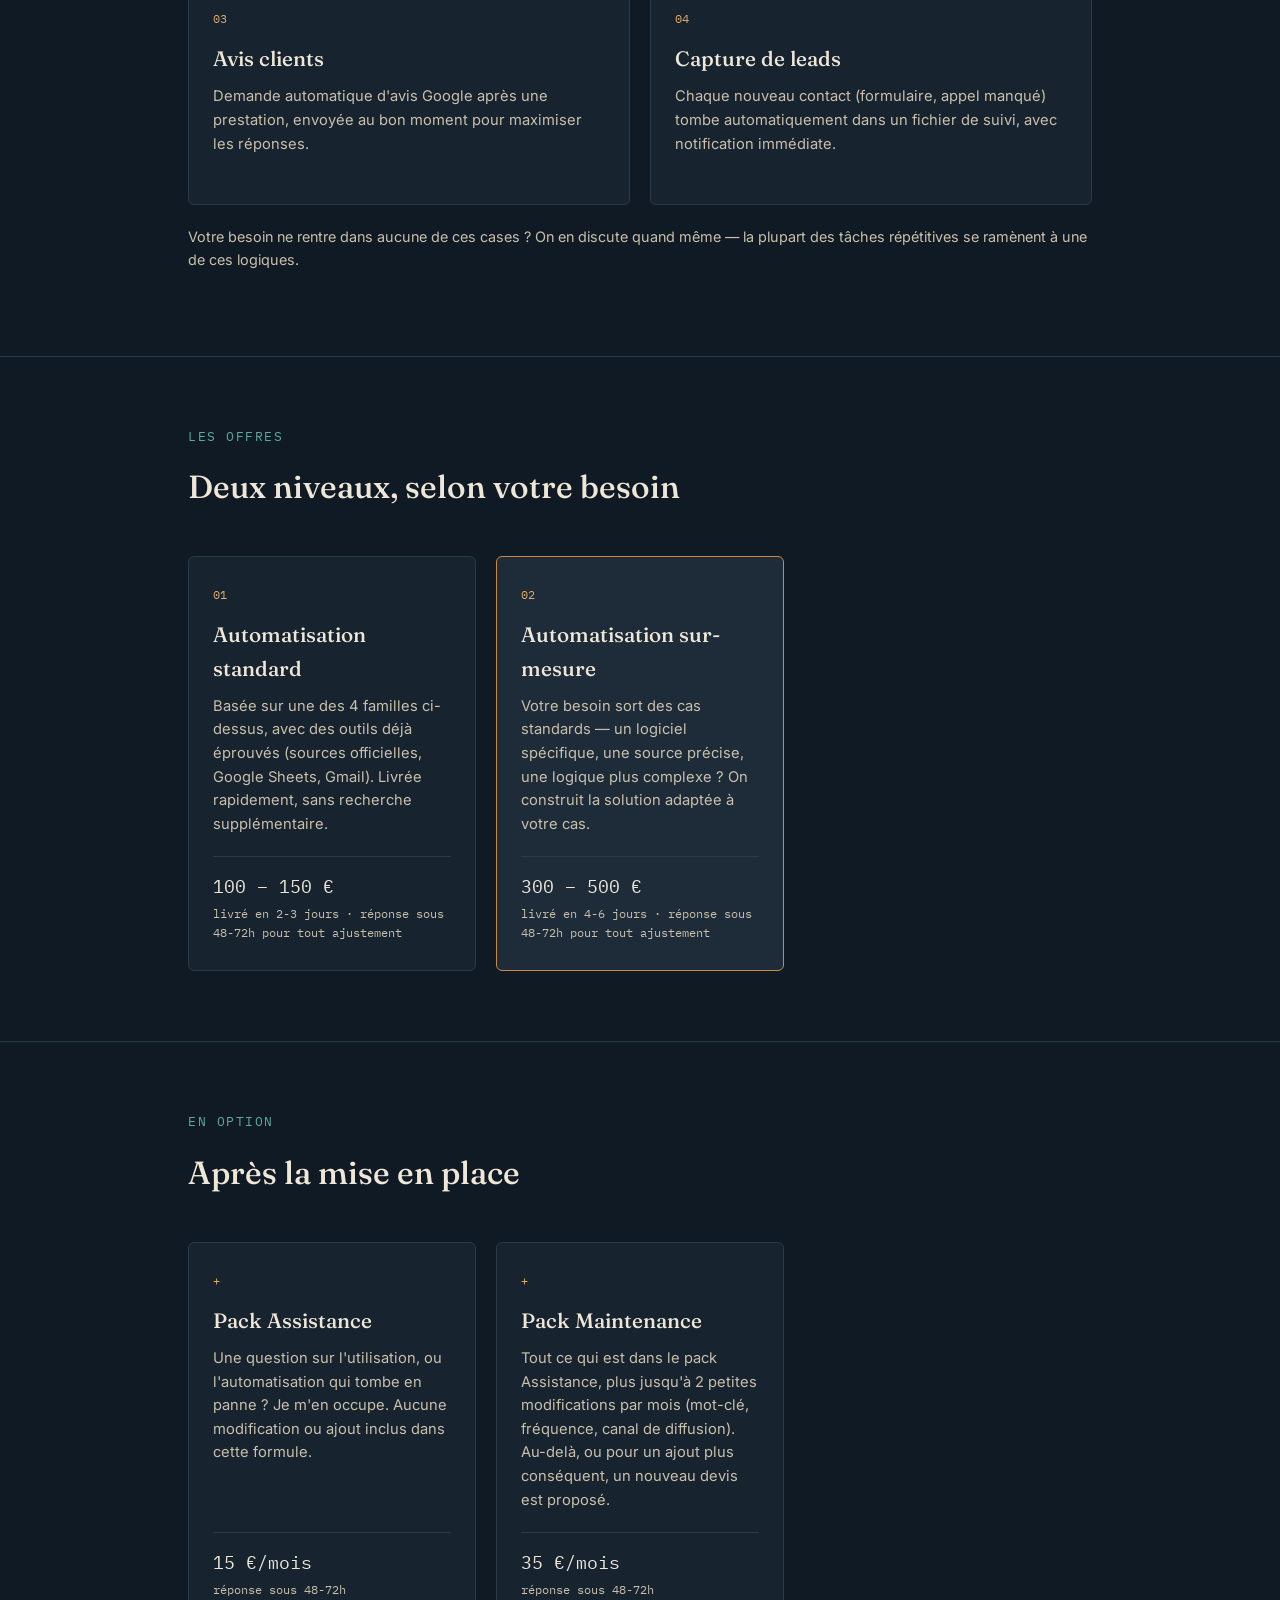
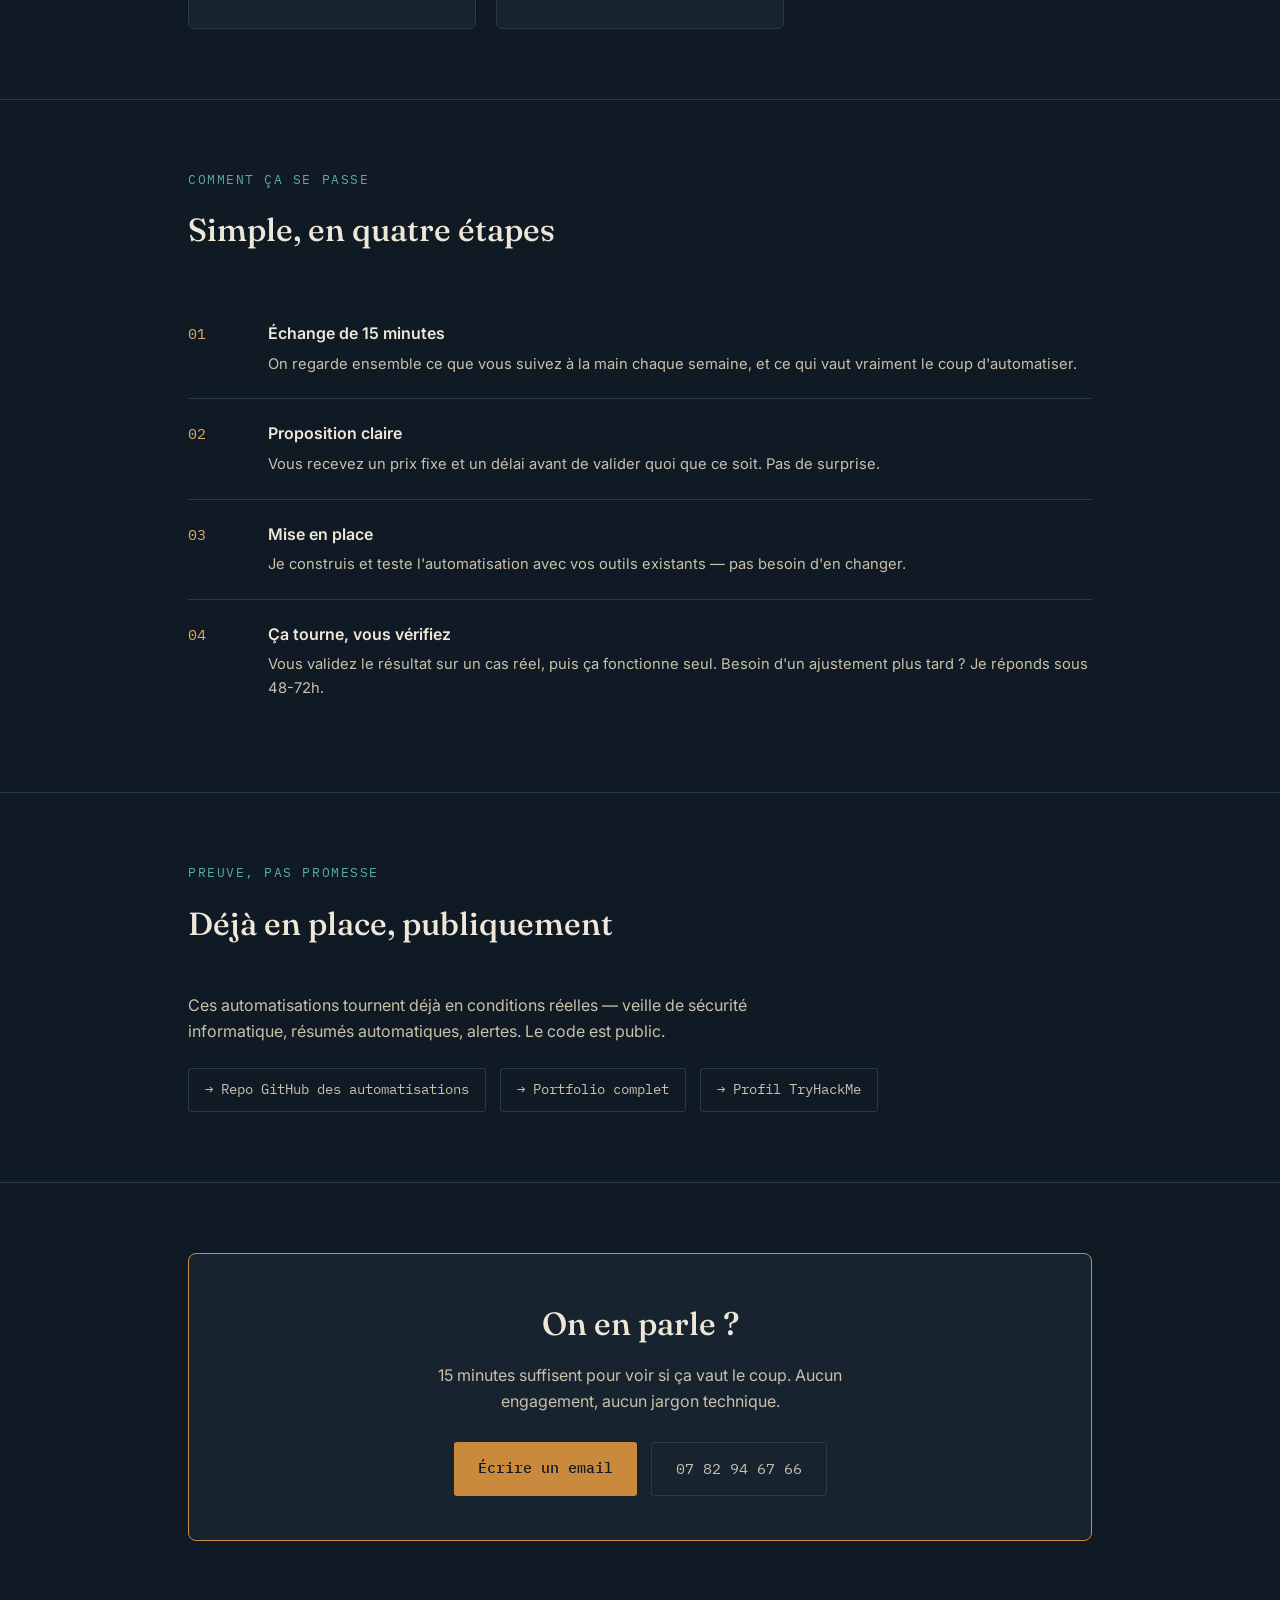
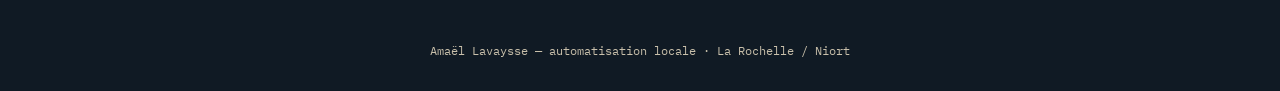
==== commit 140ec4dd: "Add files via upload" ====
--- a/pro/index.html
+++ b/pro/index.html
@@ -302,8 +302,8 @@
 <section class="hero">
   <div class="wrap">
     <div class="eyebrow">La Rochelle · Niort · alentours</div>
-    <h1>Restez informé sur votre secteur, <em>sans y passer votre temps.</em></h1>
-    <p class="lede">Nouveautés fournisseurs, actualité réglementaire, concurrence locale — je mets en place une veille automatique qui vous fait un résumé clair chaque semaine. Une formule standard rapide, ou du sur-mesure si vous avez des sources précises à suivre.</p>
+    <h1>Vos tâches répétitives peuvent <em>tourner toutes seules.</em></h1>
+    <p class="lede">Veille, relances clients, avis, prise de contact — j'automatise ce qui vous prend du temps chaque semaine, avec des outils simples que vous gardez déjà. On regarde ensemble ce qui vaut le coup, sans jargon technique.</p>
     <div class="hero-actions">
       <a href="#contact" class="btn-primary">Un échange gratuit de 15 min</a>
       <a href="#offres" class="btn-ghost">Voir les offres</a>
@@ -334,6 +334,38 @@
   </section>
 </div>
 
+<section>
+  <div class="wrap">
+    <div class="section-head">
+      <div class="eyebrow">Ce que j'automatise</div>
+      <h2>Quatre familles de tâches répétitives</h2>
+    </div>
+    <div class="offers-grid" style="grid-template-columns:repeat(2,1fr);">
+      <div class="offer">
+        <div class="num">01</div>
+        <h3>Veille</h3>
+        <p class="desc">Fournisseurs, réglementation, concurrence — résumé automatique envoyé chaque semaine. 4 démos déjà en place et testées.</p>
+      </div>
+      <div class="offer">
+        <div class="num">02</div>
+        <h3>Relances & rappels</h3>
+        <p class="desc">Échéance à venir, rendez-vous à reprogrammer, devis en attente — l'automatisation prévient le client au bon moment, sans y penser.</p>
+      </div>
+      <div class="offer">
+        <div class="num">03</div>
+        <h3>Avis clients</h3>
+        <p class="desc">Demande automatique d'avis Google après une prestation, envoyée au bon moment pour maximiser les réponses.</p>
+      </div>
+      <div class="offer">
+        <div class="num">04</div>
+        <h3>Capture de leads</h3>
+        <p class="desc">Chaque nouveau contact (formulaire, appel manqué) tombe automatiquement dans un fichier de suivi, avec notification immédiate.</p>
+      </div>
+    </div>
+    <p style="color:var(--paper-dim);font-size:0.9rem;margin-top:20px;">Votre besoin ne rentre dans aucune de ces cases ? On en discute quand même — la plupart des tâches répétitives se ramènent à une de ces logiques.</p>
+  </div>
+</section>
+
 <section id="offres">
   <div class="wrap">
     <div class="section-head">
@@ -343,14 +375,14 @@
     <div class="offers-grid">
       <div class="offer">
         <div class="num">01</div>
-        <h3>Veille standard</h3>
-        <p class="desc">Basée sur des sources officielles déjà couvertes (actualité réglementaire, obligations professionnelles) et filtrée pour votre secteur. Livrée rapidement, sans recherche supplémentaire.</p>
-        <div class="price">120 €<small>livré en 2-3 jours · réponse sous 48-72h pour tout ajustement</small></div>
+        <h3>Automatisation standard</h3>
+        <p class="desc">Basée sur une des 4 familles ci-dessus, avec des outils déjà éprouvés (sources officielles, Google Sheets, Gmail). Livrée rapidement, sans recherche supplémentaire.</p>
+        <div class="price">100 – 150 €<small>livré en 2-3 jours · réponse sous 48-72h pour tout ajustement</small></div>
       </div>
       <div class="offer featured">
         <div class="num">02</div>
-        <h3>Veille sur-mesure</h3>
-        <p class="desc">Vous avez des sources précises à suivre — des concurrents nommés, un fournisseur spécifique, un site non couvert par la veille standard ? On construit la source et le filtrage sur mesure pour votre cas.</p>
+        <h3>Automatisation sur-mesure</h3>
+        <p class="desc">Votre besoin sort des cas standards — un logiciel spécifique, une source précise, une logique plus complexe ? On construit la solution adaptée à votre cas.</p>
         <div class="price">300 – 500 €<small>livré en 4-6 jours · réponse sous 48-72h pour tout ajustement</small></div>
       </div>
     </div>
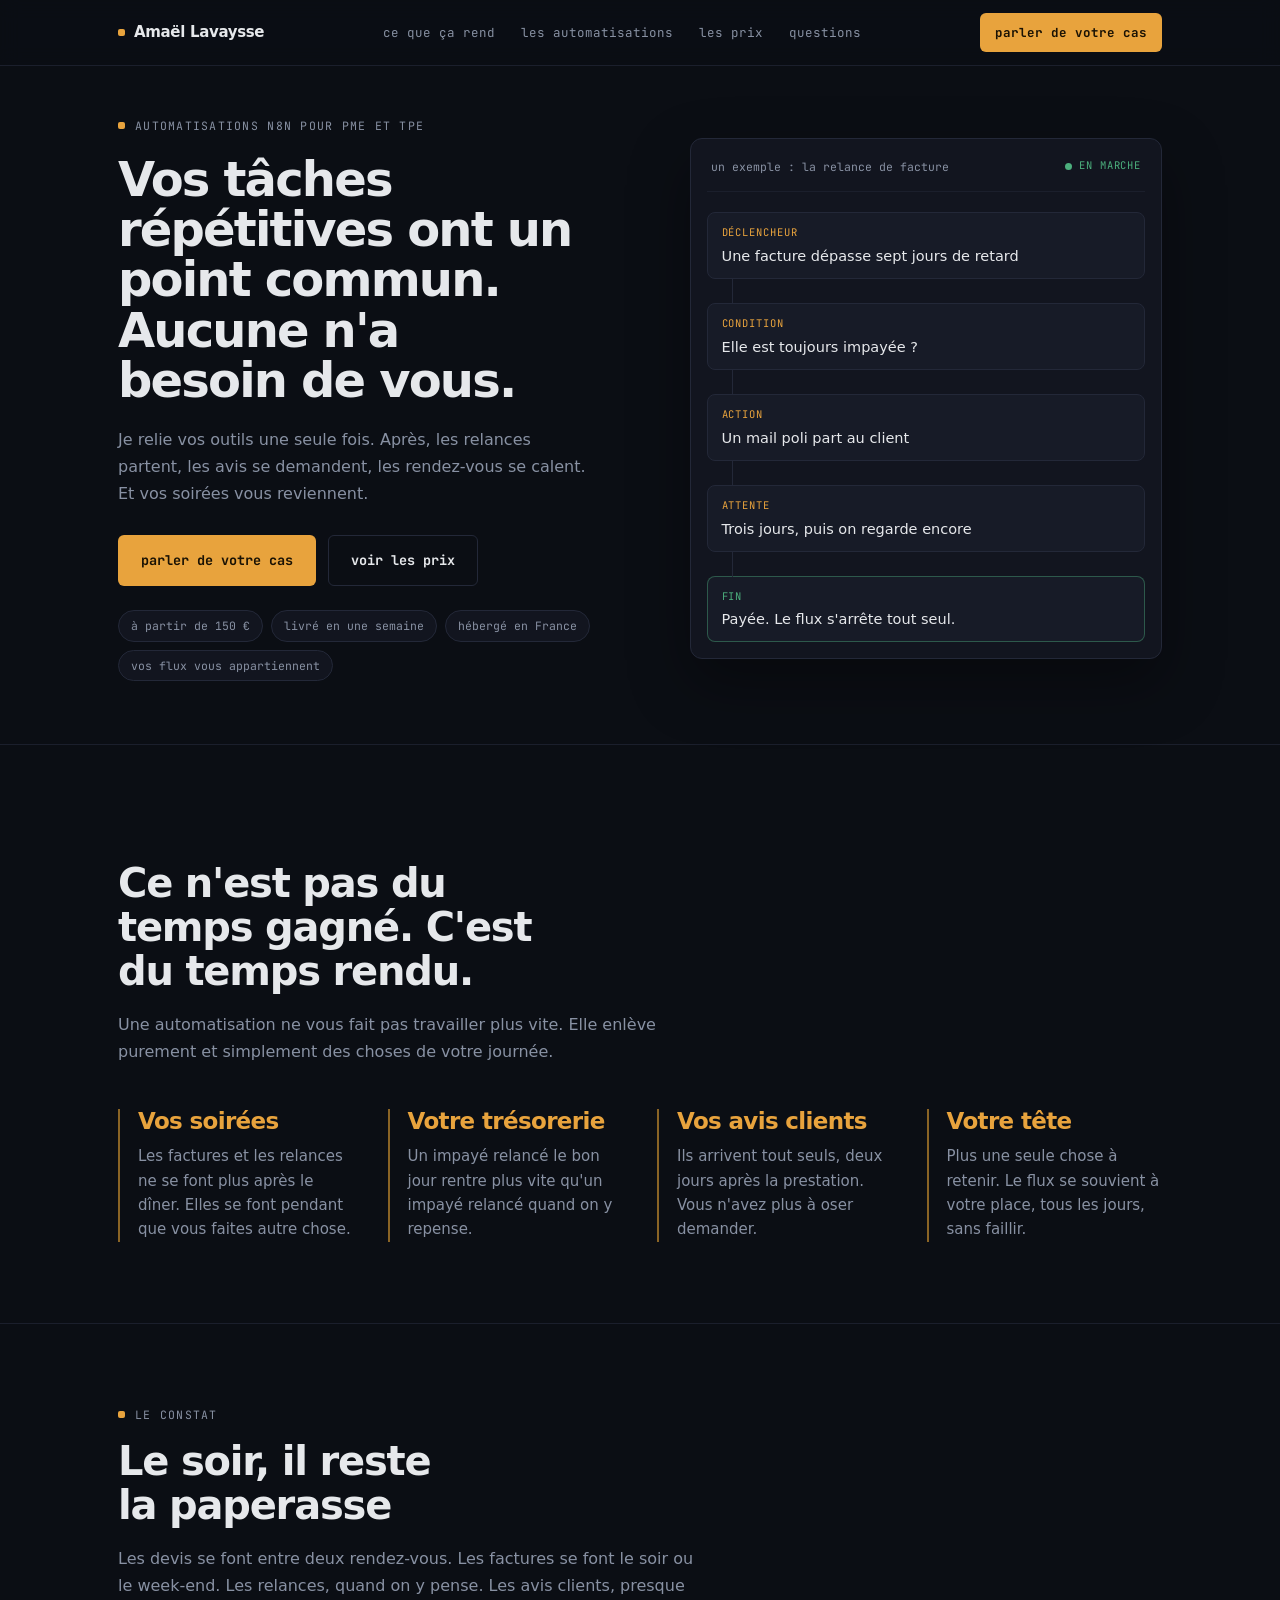
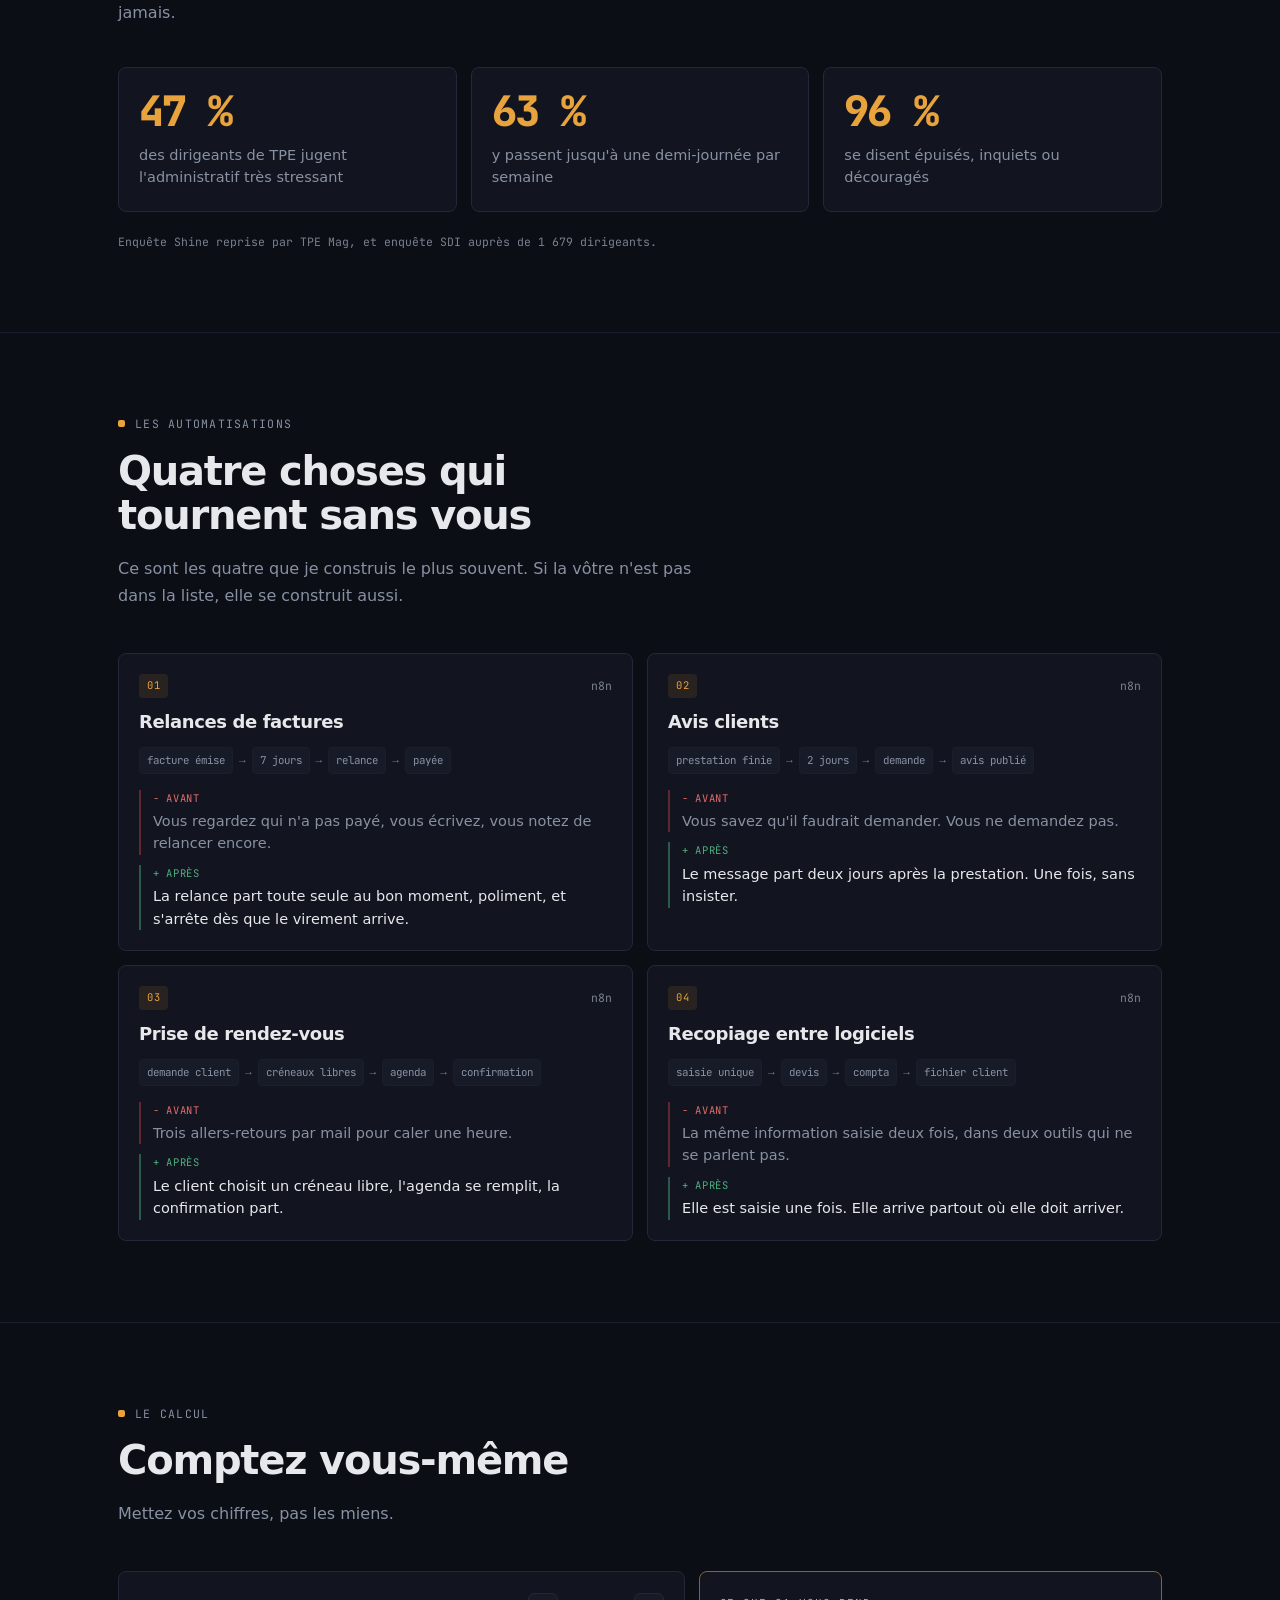
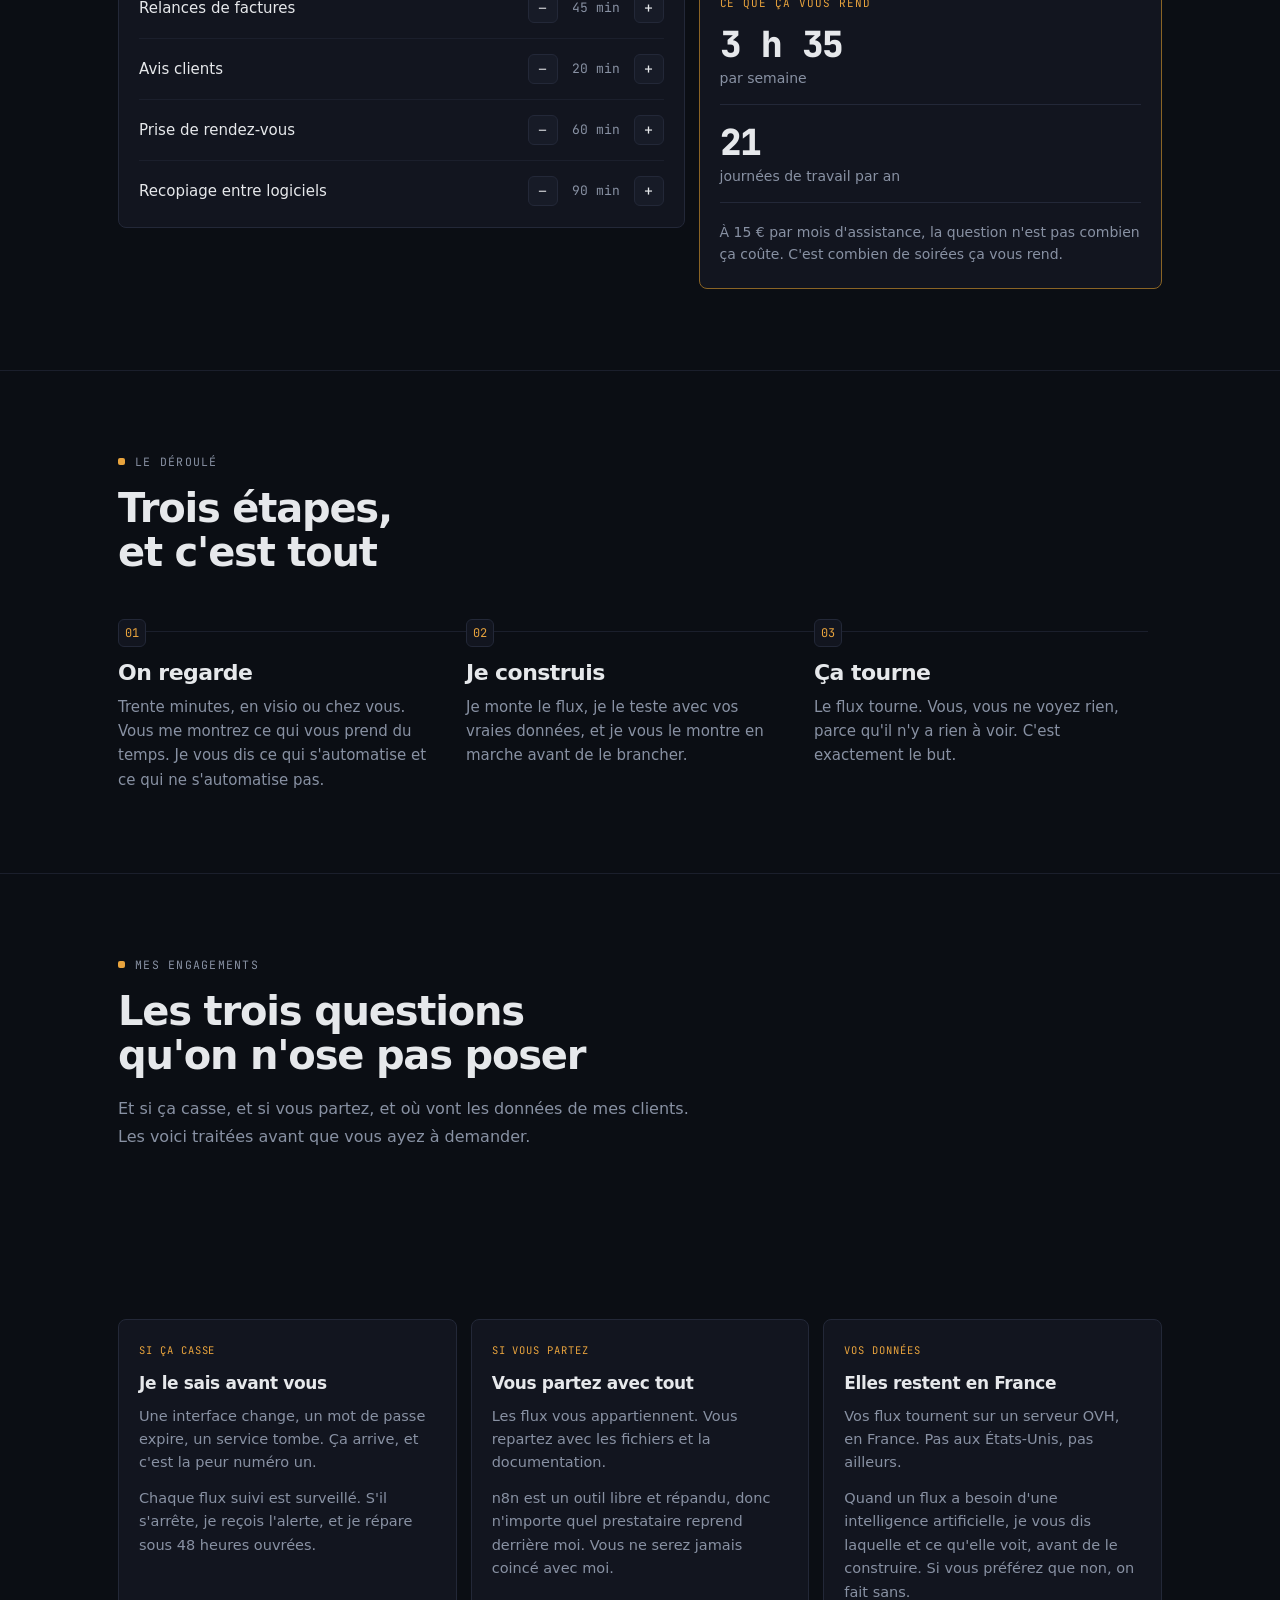
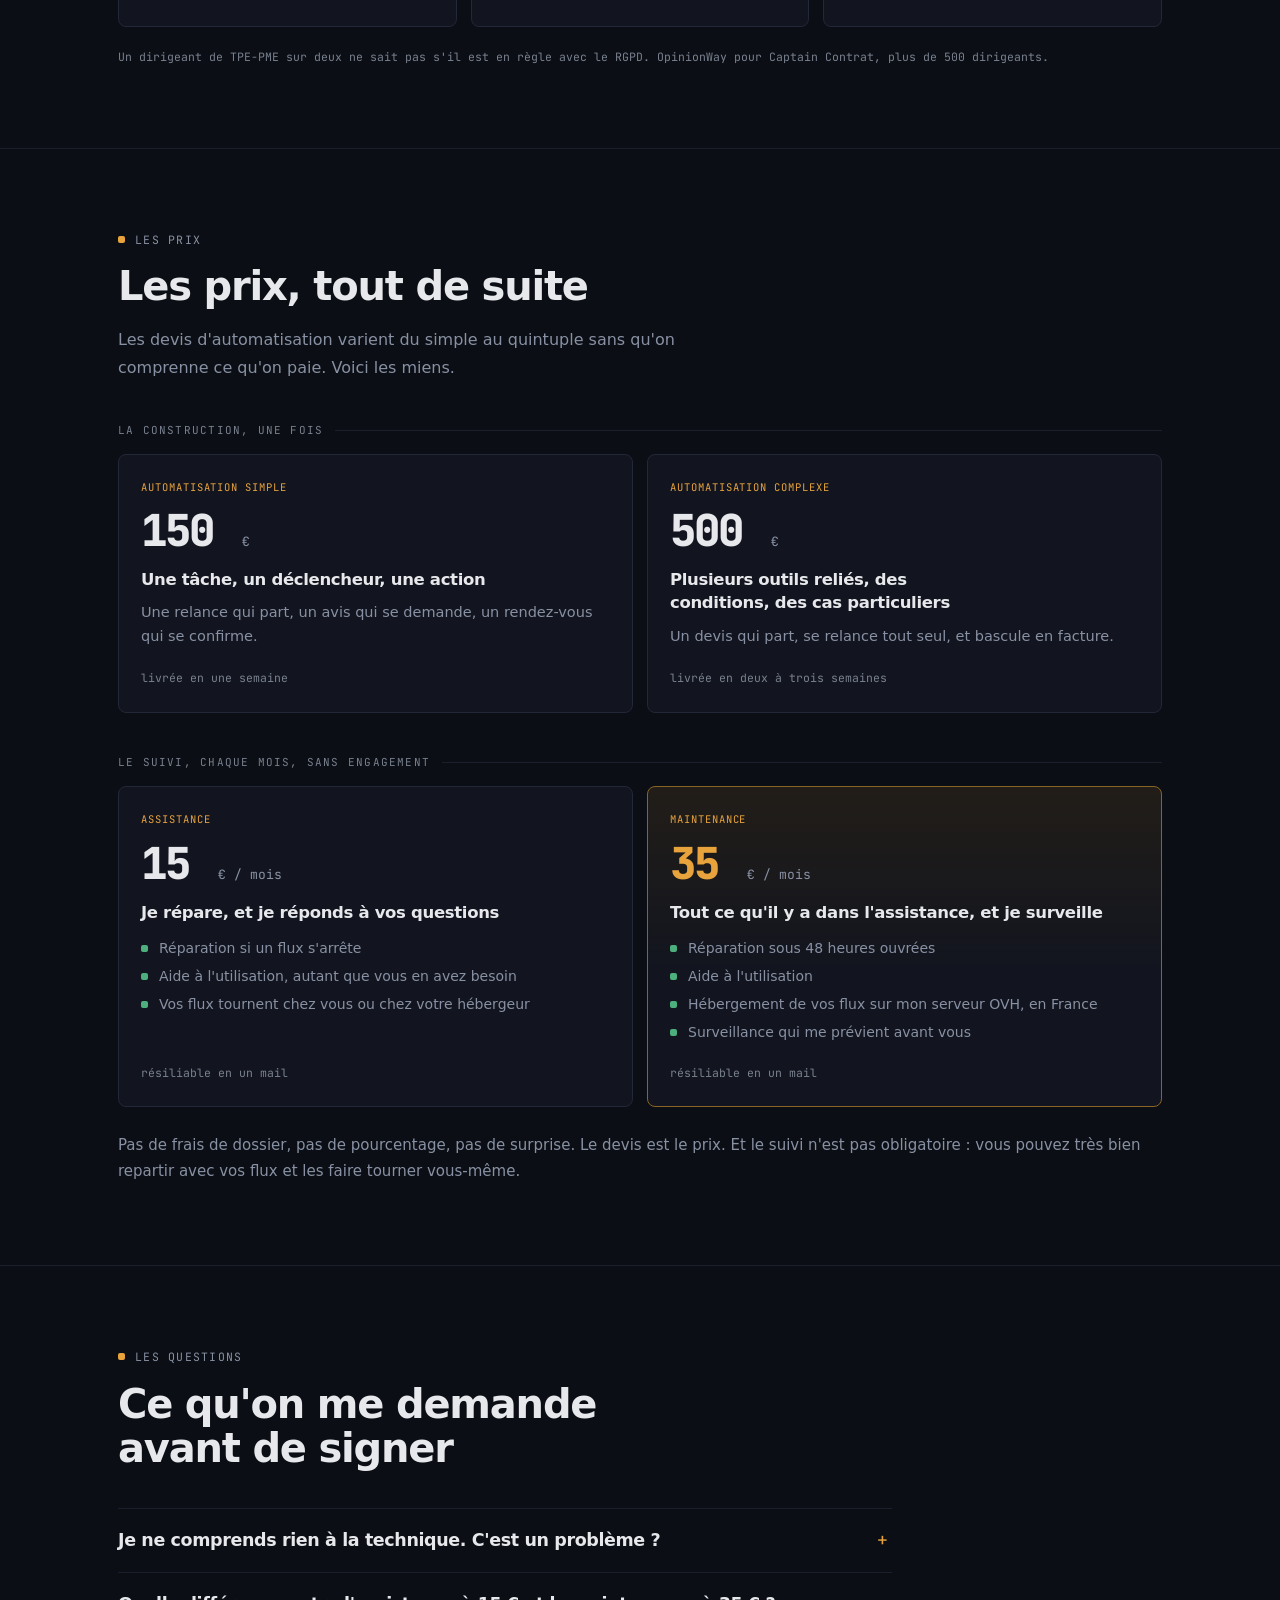
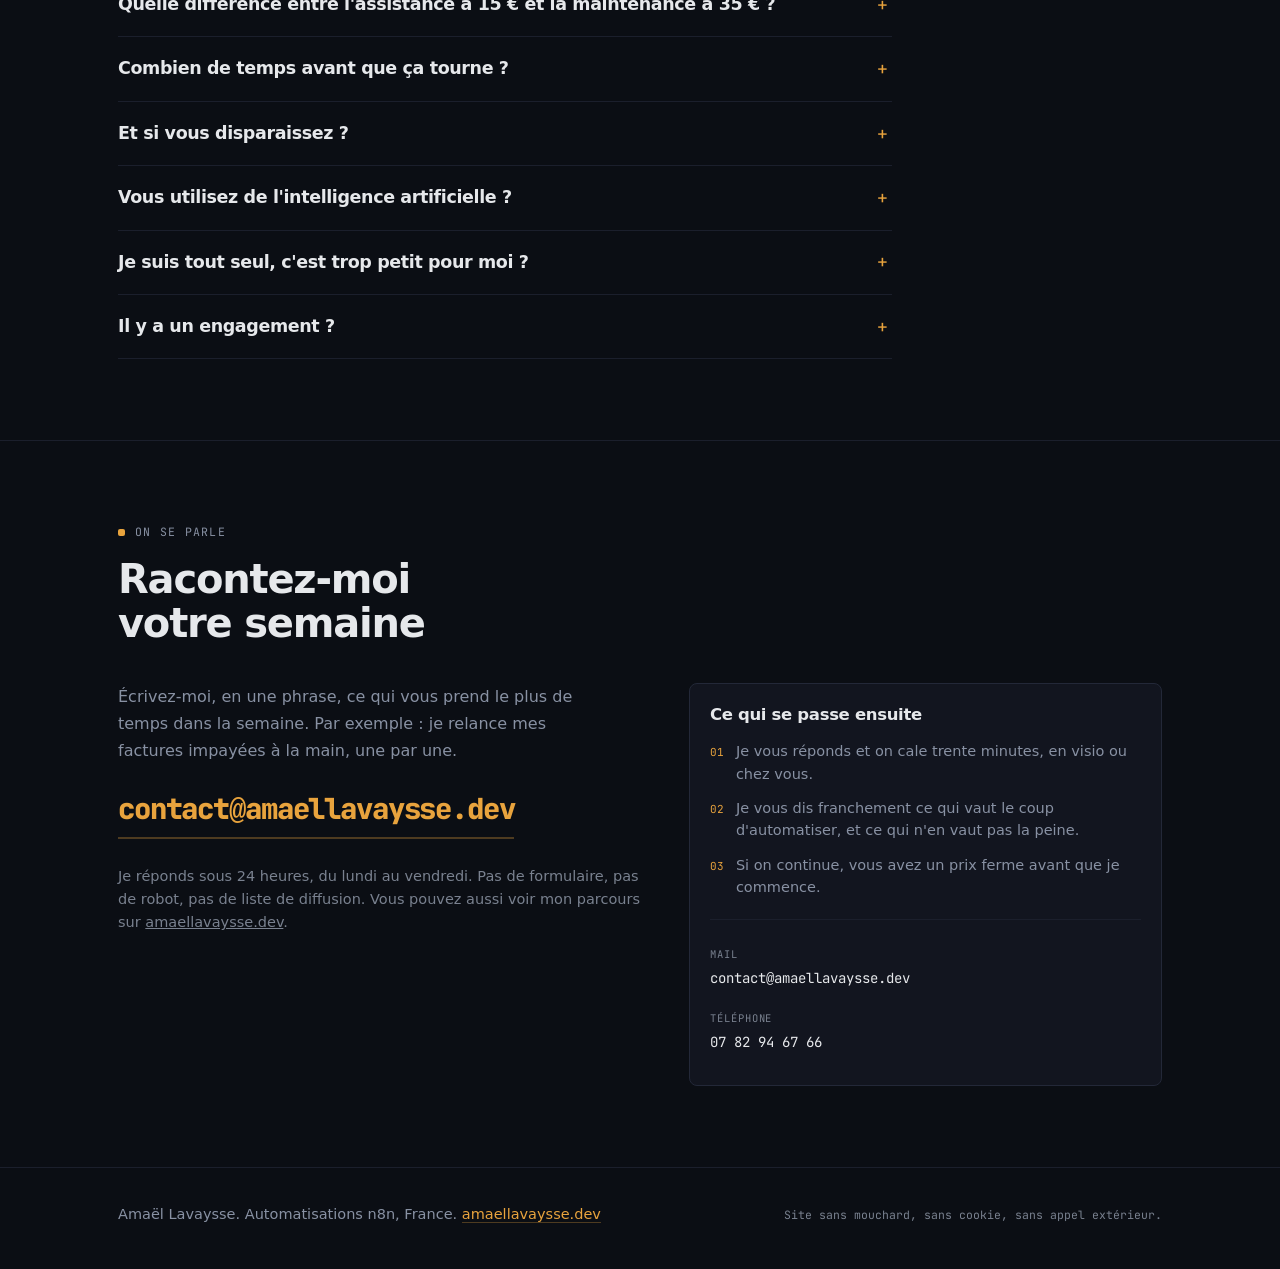
==== commit 556152e9: "Add files via upload" ====
--- a/pro/index.html
+++ b/pro/index.html
@@ -1,475 +1,860 @@
 <!DOCTYPE html>
 <html lang="fr">
 <head>
-<meta charset="UTF-8">
-<meta name="viewport" content="width=device-width, initial-scale=1.0">
-<title>Amaël Lavaysse — Automatisation pour commerces & TPE locales</title>
-<link rel="preconnect" href="https://fonts.googleapis.com">
-<link href="https://fonts.googleapis.com/css2?family=Fraunces:opsz,wght@9..144,400;9..144,500;9..144,600&family=Caveat:wght@500;600&family=Inter:wght@400;500;600;700&family=IBM+Plex+Mono:wght@400;500&display=swap" rel="stylesheet">
+<meta charset="utf-8">
+<script>document.documentElement.classList.add('js')</script>
+<meta name="viewport" content="width=device-width, initial-scale=1, viewport-fit=cover">
+<title>Amaël Lavaysse, automatisations n8n pour PME et TPE</title>
+<meta name="description" content="Vos tâches répétitives ont un point commun : aucune n'a besoin de vous. Relances de factures, avis clients, rendez-vous, recopiage entre logiciels. Prix affichés à partir de 150 €, et vos flux vous appartiennent.">
+<meta name="theme-color" content="#0B0E14">
+<link rel="icon" href="data:image/svg+xml,<svg xmlns='http://www.w3.org/2000/svg' viewBox='0 0 32 32'><rect width='32' height='32' rx='7' fill='%230B0E14'/><rect x='9' y='9' width='13' height='13' rx='3' fill='%23E8A33D'/></svg>">
+<link rel="canonical" href="https://amaellavaysse.dev/pro/">
+
+<meta property="og:type" content="website">
+<meta property="og:locale" content="fr_FR">
+<meta property="og:site_name" content="Amaël Lavaysse">
+<meta property="og:title" content="Amaël Lavaysse, automatisations n8n pour PME et TPE">
+<meta property="og:description" content="Vos tâches répétitives ont un point commun : aucune n'a besoin de vous. Prix affichés à partir de 150 €, et vos flux vous appartiennent.">
+<meta property="og:url" content="https://amaellavaysse.dev/pro/">
+<meta name="twitter:card" content="summary">
+
+<link rel="preload" href="assets/inter.woff2" as="font" type="font/woff2" crossorigin>
+<link rel="preload" href="assets/jetbrains.woff2" as="font" type="font/woff2" crossorigin>
+
 <style>
-  :root{
-    --ink:#101a24;
-    --panel:#17232f;
-    --panel-2:#1e2c3a;
-    --paper:#eee7d8;
-    --paper-dim:#c9c0ab;
-    --copper:#c98a3e;
-    --copper-soft:#e0ab6a;
-    --teal:#5cab9d;
-    --line:#2a3a49;
-    --display: 'Fraunces', serif;
-    --hand: 'Caveat', cursive;
-    --body: 'Inter', sans-serif;
-    --mono: 'IBM Plex Mono', monospace;
-  }
-  *{box-sizing:border-box;}
-  html{scroll-behavior:smooth;}
-  body{
-    margin:0;
-    background:var(--ink);
-    color:var(--paper);
-    font-family:var(--body);
-    line-height:1.6;
-    -webkit-font-smoothing:antialiased;
-  }
-  a{color:inherit;}
-  .wrap{max-width:960px;margin:0 auto;padding:0 28px;}
-
-  /* NAV */
-  header.nav{
-    padding:22px 0;
-    border-bottom:1px solid var(--line);
-  }
-  .nav .wrap{display:flex;justify-content:space-between;align-items:center;}
-  .brand{font-family:var(--mono);font-size:0.9rem;letter-spacing:0.02em;color:var(--paper-dim);}
-  .brand b{color:var(--copper-soft);font-weight:500;}
-  .nav-cta{
-    font-family:var(--mono);
-    font-size:0.82rem;
-    padding:9px 16px;
-    border:1px solid var(--copper);
-    border-radius:3px;
-    color:var(--copper-soft);
-    text-decoration:none;
-    transition:background .15s ease;
-  }
-  .nav-cta:hover{background:rgba(201,138,62,0.12);}
-
-  /* HERO */
-  .hero{padding:80px 0 60px;}
-  .eyebrow{
-    font-family:var(--mono);
-    font-size:0.8rem;
-    color:var(--teal);
-    text-transform:uppercase;
-    letter-spacing:0.12em;
-    margin-bottom:22px;
-  }
-  h1{
-    font-family:var(--display);
-    font-weight:500;
-    font-size:clamp(2.1rem, 5vw, 3.4rem);
-    line-height:1.12;
-    margin:0 0 24px;
-    max-width:15ch;
-    color:var(--paper);
-  }
-  h1 em{
-    font-style:italic;
-    color:var(--copper-soft);
-  }
-  .hero p.lede{
-    font-size:1.1rem;
-    color:var(--paper-dim);
-    max-width:52ch;
-    margin:0 0 34px;
-  }
-  .hero-actions{display:flex;gap:14px;flex-wrap:wrap;}
-  .btn-primary{
-    font-family:var(--mono);
-    background:var(--copper);
-    color:var(--ink);
-    padding:14px 24px;
-    border-radius:3px;
-    text-decoration:none;
-    font-size:0.92rem;
-    font-weight:500;
-    transition:background .15s ease;
-  }
-  .btn-primary:hover{background:var(--copper-soft);}
-  .btn-ghost{
-    font-family:var(--mono);
-    padding:14px 24px;
-    border-radius:3px;
-    border:1px solid var(--line);
-    text-decoration:none;
-    font-size:0.92rem;
-    color:var(--paper-dim);
-  }
-
-  /* SIGNATURE: AVANT / APRES */
-  .signature{padding:50px 0 90px;}
-  .sig-label{
-    font-family:var(--mono);
-    font-size:0.8rem;
-    color:var(--paper-dim);
-    text-align:center;
-    margin-bottom:36px;
-    letter-spacing:0.08em;
-  }
-  .compare{
-    display:grid;
-    grid-template-columns:1fr auto 1fr;
-    gap:36px;
-    align-items:center;
-  }
-  .compare-arrow{
-    font-family:var(--display);
-    font-size:1.8rem;
-    color:var(--copper);
-  }
-  .board{
-    background:var(--panel);
-    border:1px solid var(--line);
-    border-radius:6px;
-    padding:26px 24px;
-  }
-  .board h3{
-    margin:0 0 18px;
-    font-family:var(--mono);
-    font-size:0.78rem;
-    text-transform:uppercase;
-    letter-spacing:0.1em;
-    color:var(--paper-dim);
-  }
-  .board.before h3{color:#c17a5a;}
-  .board.after h3{color:var(--teal);}
-  .task{
-    font-family:var(--hand);
-    font-size:1.4rem;
-    line-height:1.5;
-    color:var(--paper-dim);
-    text-decoration:line-through;
-    text-decoration-color:#c17a5a;
-    text-decoration-thickness:2px;
-    margin-bottom:6px;
-  }
-  .task .time{
-    font-family:var(--mono);
-    font-size:0.75rem;
-    text-decoration:none;
-    color:#c17a5a;
-    display:inline-block;
-    margin-left:6px;
-  }
-  .task-clean{
-    font-family:var(--mono);
-    font-size:0.92rem;
-    color:var(--paper);
-    margin-bottom:12px;
-    display:flex;
-    justify-content:space-between;
-    gap:12px;
-  }
-  .task-clean .tag{color:var(--teal);}
-  .board.after{border-color:rgba(92,171,157,0.35);}
-
-  /* OFFERS */
-  section{padding:70px 0;border-top:1px solid var(--line);}
-  .section-head{margin-bottom:44px;}
-  .section-head .eyebrow{margin-bottom:14px;}
-  h2{
-    font-family:var(--display);
-    font-weight:500;
-    font-size:2rem;
-    margin:0;
-    color:var(--paper);
-  }
-  .offers-grid{
-    display:grid;
-    grid-template-columns:repeat(3,1fr);
-    gap:20px;
-  }
-  .offer{
-    background:var(--panel);
-    border:1px solid var(--line);
-    border-radius:6px;
-    padding:28px 24px;
-    display:flex;
-    flex-direction:column;
-  }
-  .offer.featured{
-    border-color:var(--copper);
-    background:var(--panel-2);
-  }
-  .offer .num{
-    font-family:var(--mono);
-    font-size:0.75rem;
-    color:var(--copper-soft);
-    margin-bottom:14px;
-  }
-  .offer h3{
-    font-family:var(--display);
-    font-size:1.3rem;
-    font-weight:500;
-    margin:0 0 10px;
-  }
-  .offer p.desc{
-    font-size:0.92rem;
-    color:var(--paper-dim);
-    margin:0 0 20px;
-    flex-grow:1;
-  }
-  .offer .price{
-    font-family:var(--mono);
-    font-size:1.1rem;
-    color:var(--paper);
-    padding-top:16px;
-    border-top:1px solid var(--line);
-  }
-  .offer .price small{
-    display:block;
-    font-size:0.72rem;
-    color:var(--paper-dim);
-    margin-top:4px;
-  }
-
-  /* PROCESS */
-  .steps{display:flex;flex-direction:column;gap:0;}
-  .step{
-    display:grid;
-    grid-template-columns:60px 1fr;
-    gap:20px;
-    padding:22px 0;
-    border-bottom:1px solid var(--line);
-  }
-  .step:last-child{border-bottom:none;}
-  .step .n{
-    font-family:var(--mono);
-    color:var(--copper-soft);
-    font-size:0.95rem;
-  }
-  .step h4{margin:0 0 6px;font-family:var(--body);font-weight:600;font-size:1rem;}
-  .step p{margin:0;color:var(--paper-dim);font-size:0.92rem;}
-
-  /* PROOF */
-  .proof-row{
-    display:flex;
-    gap:14px;
-    flex-wrap:wrap;
-  }
-  .proof-item{
-    font-family:var(--mono);
-    font-size:0.85rem;
-    padding:10px 16px;
-    border:1px solid var(--line);
-    border-radius:3px;
-    text-decoration:none;
-    color:var(--paper-dim);
-  }
-  .proof-item:hover{border-color:var(--teal);color:var(--teal);}
-
-  /* CONTACT */
-  .contact-box{
-    background:var(--panel);
-    border:1px solid var(--copper);
-    border-radius:8px;
-    padding:44px;
-    text-align:center;
-  }
-  .contact-box h2{margin-bottom:14px;}
-  .contact-box p{color:var(--paper-dim);max-width:44ch;margin:0 auto 28px;}
-  .contact-links{display:flex;gap:14px;justify-content:center;flex-wrap:wrap;}
-
-  footer{padding:30px 0;font-family:var(--mono);font-size:0.78rem;color:var(--paper-dim);text-align:center;}
-
-  @media (max-width:720px){
-    .offers-grid{grid-template-columns:1fr;}
-    .compare{grid-template-columns:1fr;}
-    .compare-arrow{transform:rotate(90deg);text-align:center;}
-  }
+@font-face{font-family:'Inter var';src:url('assets/inter.woff2') format('woff2');font-weight:400 800;font-display:swap}
+@font-face{font-family:'JB Mono';src:url('assets/jetbrains.woff2') format('woff2');font-weight:400 800;font-display:swap}
+
+:root{
+  --bg:#0B0E14;
+  --surface:#12151F;
+  --surface-2:#171B27;
+  --surface-3:#1C2130;
+  --border:#232838;
+  --border-soft:#1B1F2C;
+  --text:#E6E8EB;
+  --muted:#8891A3;
+  --faint:#79818F;
+  --amber:#E8A33D;
+  --amber-dim:#8A6425;
+  --amber-wash:rgba(232,163,61,.10);
+  --green:#4CAF7D;
+  --red:#D64545;
+  --red-text:#E36A6A;
+  --mono:'JB Mono','JetBrains Mono',ui-monospace,SFMono-Regular,Consolas,monospace;
+  --sans:'Inter var','Inter',system-ui,-apple-system,'Segoe UI',Roboto,sans-serif;
+  --maxw:1140px;
+  --gut:clamp(20px,5vw,48px);
+}
+
+*,*::before,*::after{box-sizing:border-box}
+html,body{overflow-x:clip}
+[hidden]{display:none !important}
+html{scroll-behavior:smooth;scroll-padding-top:92px;-webkit-text-size-adjust:100%}
+body{margin:0;background:var(--bg);color:var(--text);
+  font-family:var(--sans);font-size:16px;line-height:1.7;font-weight:400;
+  -webkit-font-smoothing:antialiased}
+img{display:block;max-width:100%}
+a{color:inherit}
+p{margin:0}
+ol,ul{margin:0;padding:0;list-style:none}
+/* la voix humaine parle en Inter, la voix machine parle en mono */
+h1,h2,h3{font-family:var(--sans);font-weight:800;margin:0;line-height:1.1;letter-spacing:-.03em;text-wrap:balance}
+:focus-visible{outline:2px solid var(--amber);outline-offset:3px;border-radius:3px}
+::selection{background:rgba(232,163,61,.26)}
+
+.wrap{max-width:var(--maxw);margin:0 auto;padding:0 var(--gut)}
+
+/* ---------- barre du haut ---------- */
+.top{position:fixed;top:0;left:0;right:0;z-index:60;
+  background:rgba(11,14,20,.9);backdrop-filter:blur(10px);border-bottom:1px solid var(--border-soft)}
+.top__in{max-width:var(--maxw);margin:0 auto;padding:13px var(--gut);
+  display:flex;align-items:center;justify-content:space-between;gap:20px}
+.wordmark{display:flex;align-items:center;gap:9px;font-weight:700;font-size:15px;letter-spacing:-.022em;
+  text-decoration:none;white-space:nowrap}
+.wordmark i{width:7px;height:7px;border-radius:2px;background:var(--amber);flex:none}
+.nav{display:flex;align-items:center;gap:clamp(14px,2.2vw,26px)}
+.nav a{font-family:var(--mono);font-size:12.5px;color:var(--muted);text-decoration:none;transition:color .2s}
+.nav a:hover{color:var(--text)}
+.top__cta{font-family:var(--mono);font-size:12.5px;font-weight:700;text-decoration:none;
+  padding:9px 15px;border-radius:6px;background:var(--amber);color:#1A1204;transition:background .2s;
+  white-space:nowrap}
+.top__cta:hover{background:#F3B355}
+
+/* ---------- vocabulaire commun ---------- */
+.kicker{display:flex;align-items:center;gap:10px;font-family:var(--mono);font-size:11.5px;
+  letter-spacing:.11em;text-transform:uppercase;color:var(--muted)}
+.kicker::before{content:"";width:7px;height:7px;border-radius:2px;background:var(--amber);flex:none}
+
+.btn{display:inline-block;font-family:var(--mono);font-size:13.5px;font-weight:700;text-decoration:none;
+  padding:13px 22px;border-radius:6px;background:var(--amber);color:#1A1204;border:1px solid transparent;
+  cursor:pointer;transition:background .2s}
+.btn:hover{background:#F3B355}
+.btn--ghost{background:transparent;color:var(--text);border-color:var(--border)}
+.btn--ghost:hover{background:var(--surface);border-color:var(--amber-dim)}
+
+/* ---------- le héros ---------- */
+.hero{padding:calc(62px + clamp(30px,6vh,64px)) 0 clamp(50px,7vh,80px)}
+.hero__grid{display:grid;gap:clamp(34px,5vw,58px)}
+.hero h1{margin-top:18px;font-size:clamp(30px,4vw,48px);line-height:1.05;letter-spacing:-.038em;
+  max-width:15ch}
+.hero__lead{margin-top:20px;color:var(--muted);font-size:clamp(16px,1.25vw,18px);max-width:46ch}
+.hero__actions{display:flex;flex-wrap:wrap;gap:12px;margin-top:28px}
+.proof{display:flex;flex-wrap:wrap;gap:8px;margin-top:24px}
+.proof span{font-family:var(--mono);font-size:11.5px;color:var(--muted);
+  background:var(--surface);border:1px solid var(--border);border-radius:999px;padding:5px 12px}
+
+/* ---------- le flux, signature du site ---------- */
+.flow{background:var(--surface);border:1px solid var(--border);border-radius:12px;padding:16px;
+  box-shadow:0 24px 60px rgba(0,0,0,.35)}
+.flow__head{display:flex;align-items:center;justify-content:space-between;gap:12px;
+  padding:2px 4px 15px;border-bottom:1px solid var(--border-soft)}
+.flow__name{font-family:var(--mono);font-size:11.5px;color:var(--muted)}
+.flow__state{display:flex;align-items:center;gap:7px;font-family:var(--mono);font-size:10.5px;
+  letter-spacing:.08em;text-transform:uppercase;color:var(--green)}
+.flow__state i{width:7px;height:7px;border-radius:50%;background:var(--green);flex:none}
+.flow__list{padding-top:20px}
+.fnode{position:relative;background:var(--surface-2);border:1px solid var(--border);border-radius:8px;
+  padding:11px 14px}
+.fnode+.fnode{margin-top:24px}
+.fnode+.fnode::before{content:"";position:absolute;left:24px;top:-25px;width:1px;height:25px;
+  background-image:linear-gradient(180deg,transparent,var(--amber),transparent),
+                   linear-gradient(var(--border),var(--border));
+  background-size:1px 13px,1px 100%;background-repeat:no-repeat;
+  background-position:0 -15px,0 0}
+.fnode__type{display:block;font-family:var(--mono);font-size:10.5px;letter-spacing:.09em;
+  text-transform:uppercase;color:var(--amber)}
+.fnode__txt{display:block;margin-top:4px;font-size:14.5px;line-height:1.45}
+.fnode--end{border-color:rgba(76,175,125,.42)}
+.fnode--end .fnode__type{color:var(--green)}
+.js .fnode{animation:nodeOn 5.4s linear infinite;animation-delay:calc(var(--i) * .62s)}
+.js .fnode+.fnode::before{animation:wire 5.4s linear infinite;animation-delay:calc(var(--i) * .62s - .46s)}
+@keyframes nodeOn{
+  0%,3%{border-color:var(--border);background:var(--surface-2)}
+  8%,19%{border-color:var(--amber-dim);background:var(--surface-3)}
+  29%,100%{border-color:var(--border);background:var(--surface-2)}
+}
+@keyframes wire{
+  0%{background-position:0 -15px,0 0}
+  11%,100%{background-position:0 26px,0 0}
+}
+
+/* ---------- rythme des sections ---------- */
+section{padding:clamp(62px,9vh,110px) 0;border-top:1px solid var(--border-soft)}
+.sec-head h2{margin-top:15px;font-size:clamp(26px,3.4vw,40px);max-width:19ch}
+.sec-lead{margin-top:18px;color:var(--muted);font-size:clamp(16px,1.25vw,17.5px);max-width:58ch}
+.src{margin-top:20px;font-family:var(--mono);font-size:11.5px;color:var(--faint)}
+
+.js .rv{opacity:0;transform:translate3d(0,18px,0);
+  transition:opacity .6s cubic-bezier(.2,.7,.2,1),transform .6s cubic-bezier(.2,.7,.2,1)}
+.js .rv.in{opacity:1;transform:none}
+.rv-2{transition-delay:.07s}.rv-3{transition-delay:.14s}.rv-4{transition-delay:.21s}
+
+/* ---------- ce que ça vous rend ---------- */
+.gains{display:grid;grid-template-columns:minmax(0,1fr);gap:26px 34px;margin-top:44px}
+@media (min-width:620px){.gains{grid-template-columns:repeat(2,minmax(0,1fr))}}
+@media (min-width:1000px){.gains{grid-template-columns:repeat(4,minmax(0,1fr))}}
+.gain{border-left:2px solid var(--amber-dim);padding-left:18px}
+.gain h3{font-size:clamp(19px,2.1vw,23px);color:var(--amber);letter-spacing:-.028em}
+.gain p{margin-top:10px;color:var(--muted);font-size:15px;line-height:1.62}
+
+/* ---------- le constat ---------- */
+.stats{display:grid;grid-template-columns:repeat(auto-fit,minmax(200px,1fr));gap:14px;margin-top:40px}
+.stat{background:var(--surface);border:1px solid var(--border);border-radius:8px;padding:22px 20px}
+.stat b{display:block;font-family:var(--mono);font-weight:800;font-size:clamp(30px,4vw,42px);
+  color:var(--amber);line-height:1;letter-spacing:-.045em}
+.stat span{display:block;margin-top:12px;font-size:14.5px;color:var(--muted);line-height:1.55}
+
+/* ---------- les automatisations ---------- */
+.autos{display:grid;grid-template-columns:minmax(0,1fr);gap:14px;margin-top:44px}
+@media (min-width:680px){.autos{grid-template-columns:repeat(2,minmax(0,1fr))}}
+.auto{background:var(--surface);border:1px solid var(--border);border-radius:8px;padding:20px;
+  display:flex;flex-direction:column}
+.auto__head{display:flex;align-items:center;justify-content:space-between;gap:12px;margin-bottom:12px}
+.auto__num{font-family:var(--mono);font-size:10.5px;letter-spacing:.06em;color:var(--amber);
+  background:var(--amber-wash);border-radius:4px;padding:3px 8px}
+.auto__tool{font-family:var(--mono);font-size:11.5px;color:var(--faint)}
+.auto h3{font-size:18px;font-weight:700;letter-spacing:-.022em;line-height:1.3}
+.mini{display:flex;flex-wrap:wrap;align-items:center;gap:6px;margin-top:14px}
+.mini span{font-family:var(--mono);font-size:10.8px;color:var(--muted);background:var(--surface-2);
+  border:1px solid var(--border-soft);border-radius:4px;padding:3px 7px;white-space:nowrap}
+.mini i{font-style:normal;font-family:var(--mono);font-size:11px;color:var(--faint)}
+.ba{margin-top:16px;display:grid;gap:10px}
+.ba__row{padding-left:12px;border-left:2px solid var(--border);font-size:14.5px;line-height:1.55}
+.ba__row b{display:block;font-family:var(--mono);font-size:10.5px;letter-spacing:.06em;
+  text-transform:uppercase;font-weight:400;margin-bottom:4px}
+.ba__row--before{border-left-color:rgba(214,69,69,.4);color:var(--muted)}
+.ba__row--before b{color:var(--red-text)}
+.ba__row--before b::before{content:"- "}
+.ba__row--after{border-left-color:rgba(76,175,125,.45)}
+.ba__row--after b{color:var(--green)}
+.ba__row--after b::before{content:"+ "}
+
+/* ---------- le calcul ---------- */
+.calc{margin-top:44px;display:grid;grid-template-columns:minmax(0,1.1fr) minmax(0,.9fr);gap:14px;
+  align-items:start}
+.calc__rows{background:var(--surface);border:1px solid var(--border);border-radius:8px;padding:6px 20px}
+.crow{display:flex;align-items:center;justify-content:space-between;gap:16px;padding:15px 0;
+  border-bottom:1px solid var(--border-soft)}
+.crow:last-child{border-bottom:0}
+.crow>span{font-size:15px}
+.step{display:flex;align-items:center;gap:6px;flex:none}
+.step button{width:30px;height:30px;border-radius:6px;border:1px solid var(--border);
+  background:var(--surface-2);color:var(--text);font-family:var(--mono);font-size:15px;line-height:1;
+  cursor:pointer;transition:border-color .2s,color .2s}
+.step button:hover{border-color:var(--amber);color:var(--amber)}
+.step output{font-family:var(--mono);font-size:13px;min-width:8ch;text-align:center;color:var(--muted)}
+.calc__out{background:var(--surface);border:1px solid var(--amber-dim);border-radius:8px;
+  padding:22px 20px;position:sticky;top:92px}
+.calc__out .k{font-family:var(--mono);font-size:11px;letter-spacing:.09em;text-transform:uppercase;
+  color:var(--amber)}
+.calc__out .big{font-family:var(--mono);font-weight:800;font-size:clamp(26px,3.4vw,36px);line-height:1.1;
+  letter-spacing:-.04em;margin-top:12px}
+.calc__out .big em{font-style:normal;font-family:var(--sans);font-weight:400;font-size:14px;
+  letter-spacing:0;color:var(--muted);display:block;margin-top:6px}
+.calc__out hr{border:0;border-top:1px solid var(--border);margin:18px 0}
+.calc__out .note{font-size:14px;color:var(--muted);line-height:1.6}
+
+/* ---------- le déroulé ---------- */
+.steps{position:relative;display:grid;gap:26px;margin-top:44px}
+.stp__n{position:relative;z-index:1;display:inline-flex;align-items:center;justify-content:center;
+  width:28px;height:28px;border-radius:6px;background:var(--surface);border:1px solid var(--border);
+  font-family:var(--mono);font-size:12px;color:var(--amber)}
+.stp h3{margin-top:14px;font-size:clamp(18px,2.1vw,22px);font-weight:700;letter-spacing:-.025em}
+.stp p{margin-top:9px;color:var(--muted);font-size:15px;line-height:1.62}
+@media (min-width:820px){
+  .steps{grid-template-columns:repeat(3,minmax(0,1fr));gap:0}
+  .steps::before{content:"";position:absolute;left:14px;right:14px;top:13px;height:1px;
+    background:var(--border-soft)}
+  .stp{padding-right:34px}
+}
+
+/* ---------- mes engagements ---------- */
+.quote{margin-top:38px;border-left:2px solid var(--amber-dim);padding-left:20px;max-width:36ch;
+  font-size:clamp(18px,2.2vw,24px);font-weight:800;line-height:1.35;letter-spacing:-.028em}
+.quote small{display:block;margin-top:12px;font-family:var(--mono);font-size:11.5px;font-weight:400;
+  letter-spacing:.03em;color:var(--faint);line-height:1.6}
+.vows{display:grid;grid-template-columns:minmax(0,1fr);gap:14px;margin-top:36px}
+@media (min-width:820px){.vows{grid-template-columns:repeat(3,minmax(0,1fr))}}
+.vow{background:var(--surface);border:1px solid var(--border);border-radius:8px;padding:22px 20px}
+.vow__k{font-family:var(--mono);font-size:10.5px;letter-spacing:.09em;text-transform:uppercase;
+  color:var(--amber)}
+.vow h3{margin-top:12px;font-size:17px;font-weight:700;letter-spacing:-.022em;line-height:1.34}
+.vow p{margin-top:10px;color:var(--muted);font-size:14.5px;line-height:1.62}
+.vow p+p{margin-top:12px}
+
+/* ---------- les prix ---------- */
+.pgroup{margin-top:40px}
+.pgroup__lb{display:flex;align-items:center;gap:12px;font-family:var(--mono);font-size:11px;
+  letter-spacing:.11em;text-transform:uppercase;color:var(--faint);margin-bottom:14px}
+.pgroup__lb::after{content:"";height:1px;flex:1;background:var(--border-soft)}
+.prices{display:grid;grid-template-columns:minmax(0,1fr);gap:14px}
+@media (min-width:680px){.prices{grid-template-columns:repeat(2,minmax(0,1fr))}}
+.price{background:var(--surface);border:1px solid var(--border);border-radius:8px;padding:24px 22px;
+  display:flex;flex-direction:column}
+.price--hi{border-color:var(--amber-dim);background:linear-gradient(180deg,var(--amber-wash),var(--surface) 58%)}
+.price .tag{font-family:var(--mono);font-size:10.5px;letter-spacing:.09em;text-transform:uppercase;
+  color:var(--amber)}
+.price .amt{font-family:var(--mono);font-weight:800;font-size:clamp(32px,4.2vw,44px);letter-spacing:-.05em;
+  margin-top:12px;line-height:1}
+.price--hi .amt{color:var(--amber)}
+.price .amt small{font-family:var(--mono);font-size:13px;font-weight:400;letter-spacing:0;
+  color:var(--muted);margin-left:6px}
+.price h3{font-size:16.5px;font-weight:700;margin-top:16px;line-height:1.4;letter-spacing:-.02em}
+.price p{margin-top:10px;color:var(--muted);font-size:14.5px;line-height:1.62}
+.price ul{margin-top:14px;display:grid;gap:7px}
+.price li{position:relative;padding-left:18px;font-size:14px;color:var(--muted);line-height:1.5}
+.price li::before{content:"";position:absolute;left:0;top:.55em;width:7px;height:7px;border-radius:2px;
+  background:var(--green)}
+.price .when{margin-top:auto;padding-top:20px;font-family:var(--mono);font-size:11.5px;color:var(--faint)}
+.price-note{margin-top:26px;font-size:15px;color:var(--muted)}
+
+/* ---------- les questions ---------- */
+.faq{margin-top:38px;max-width:76ch}
+details{border-top:1px solid var(--border-soft)}
+details:last-of-type{border-bottom:1px solid var(--border-soft)}
+summary{list-style:none;cursor:pointer;padding:19px 40px 19px 0;position:relative;
+  font-weight:700;font-size:clamp(15.5px,1.6vw,17.5px);letter-spacing:-.022em;line-height:1.45}
+summary::-webkit-details-marker{display:none}
+summary::after{content:"+";position:absolute;right:4px;top:50%;transform:translateY(-50%);
+  font-family:var(--mono);font-size:18px;font-weight:400;color:var(--amber);line-height:1}
+details[open] summary::after{content:"\2212"}
+details p{padding:0 0 22px;color:var(--muted);max-width:64ch;font-size:15.5px}
+
+/* ---------- on se parle ---------- */
+.talk{display:grid;grid-template-columns:minmax(0,1fr);gap:clamp(28px,4vw,48px);margin-top:38px;
+  align-items:start}
+@media (min-width:900px){.talk{grid-template-columns:minmax(0,1.05fr) minmax(0,.95fr)}}
+.talk__lead{color:var(--muted);font-size:16px;max-width:46ch}
+.mail{display:inline-block;margin:20px 0 4px;font-family:var(--mono);font-weight:800;
+  font-size:clamp(17px,2.6vw,29px);letter-spacing:-.04em;color:var(--amber);text-decoration:none;
+  border-bottom:2px solid rgba(232,163,61,.3);padding-bottom:3px;overflow-wrap:anywhere;
+  transition:color .2s,border-color .2s}
+.mail:hover{color:#F3B355;border-bottom-color:#F3B355}
+.talk__note{margin-top:22px;color:var(--faint);font-size:14.5px;line-height:1.6}
+.card-reach{background:var(--surface);border:1px solid var(--border);border-radius:8px;padding:22px 20px}
+.card-reach h3{font-size:16.5px;font-weight:700;letter-spacing:-.02em}
+.card-reach ol{margin-top:16px;display:grid;gap:12px}
+.card-reach li{display:flex;gap:12px;align-items:baseline;font-size:14.5px;color:var(--muted);
+  line-height:1.55}
+.card-reach li b{font-family:var(--mono);font-size:11px;color:var(--amber);flex:none;width:2ch;
+  font-weight:400}
+.reach{margin-top:20px;padding-top:18px;border-top:1px solid var(--border-soft);display:grid;gap:4px}
+.reach a{display:block;text-decoration:none;padding:8px 0}
+.reach .lb{display:block;font-family:var(--mono);font-size:10.5px;letter-spacing:.09em;
+  text-transform:uppercase;color:var(--faint)}
+.reach .vl{display:block;margin-top:3px;font-family:var(--mono);font-size:14px;color:var(--text);
+  overflow-wrap:anywhere;transition:color .2s}
+.reach a:hover .vl{color:var(--amber)}
+
+/* ---------- pied de page ---------- */
+footer{border-top:1px solid var(--border-soft);padding:34px 0 42px}
+footer .wrap{display:flex;flex-wrap:wrap;gap:12px 32px;align-items:baseline;justify-content:space-between}
+footer p{font-size:14.5px;color:var(--muted)}
+footer a{color:var(--amber);text-decoration:none;border-bottom:1px solid rgba(232,163,61,.3)}
+footer .fine{font-family:var(--mono);font-size:11.5px;color:var(--faint)}
+
+/* ---------- barre d'action, téléphones seulement ---------- */
+.actionbar{display:none}
+
+@media (prefers-reduced-motion:reduce){
+  html{scroll-behavior:auto}
+  .js .rv{opacity:1;transform:none;transition:none}
+  .js .fnode,.js .fnode+.fnode::before{animation:none}
+}
+@media (min-width:1000px){
+  .hero__grid{grid-template-columns:minmax(0,1fr) minmax(0,.92fr);align-items:center}
+  .hero__copy{grid-column:1;grid-row:1}
+  .hero__grid .flow{grid-column:2;grid-row:1}
+}
+@media (max-width:900px){
+  .calc{grid-template-columns:1fr}
+  .calc__out{position:static}
+}
+@media (max-width:760px){
+  .nav,.top__cta{display:none}
+  body{padding-bottom:78px}
+  .actionbar{display:grid;grid-template-columns:1fr 1fr;gap:10px;position:fixed;left:0;right:0;bottom:0;
+    z-index:60;padding:10px var(--gut) calc(10px + env(safe-area-inset-bottom));
+    background:rgba(11,14,20,.95);backdrop-filter:blur(10px);border-top:1px solid var(--border)}
+  .ab{display:block;text-align:center;font-family:var(--mono);font-size:13.5px;font-weight:700;
+    text-decoration:none;padding:13px 10px;border-radius:6px;border:1px solid var(--border);
+    background:var(--surface);color:var(--text)}
+  .ab--main{background:var(--amber);color:#1A1204;border-color:transparent}
+}
+@media (max-width:560px){
+  .crow{flex-direction:column;align-items:flex-start;gap:10px}
+  .step output{min-width:7ch;text-align:left}
+}
 </style>
 </head>
 <body>
 
-<header class="nav">
-  <div class="wrap">
-    <div class="brand"><b>amaël</b> · automatisation locale</div>
-    <a href="#contact" class="nav-cta">Discuter 15 min →</a>
+<header class="top">
+  <div class="top__in">
+    <a class="wordmark" href="#top"><i aria-hidden="true"></i>Amaël Lavaysse</a>
+    <nav class="nav" aria-label="Sections du site">
+      <a href="#gains">ce que ça rend</a>
+      <a href="#automatisations">les automatisations</a>
+      <a href="#prix">les prix</a>
+      <a href="#faq">questions</a>
+    </nav>
+    <a class="top__cta" href="#parler">parler de votre cas</a>
   </div>
 </header>
 
-<section class="hero">
-  <div class="wrap">
-    <div class="eyebrow">La Rochelle · Niort · alentours</div>
-    <h1>Vos tâches répétitives peuvent <em>tourner toutes seules.</em></h1>
-    <p class="lede">Veille, relances clients, avis, prise de contact — j'automatise ce qui vous prend du temps chaque semaine, avec des outils simples que vous gardez déjà. On regarde ensemble ce qui vaut le coup, sans jargon technique.</p>
-    <div class="hero-actions">
-      <a href="#contact" class="btn-primary">Un échange gratuit de 15 min</a>
-      <a href="#offres" class="btn-ghost">Voir les offres</a>
+<main id="top">
+
+<!-- le héros -->
+<div class="hero">
+  <div class="wrap hero__grid">
+
+    <div class="hero__copy">
+      <p class="kicker">Automatisations n8n pour PME et TPE</p>
+      <h1>Vos tâches répétitives ont un point commun. Aucune n'a besoin de vous.</h1>
+      <p class="hero__lead">Je relie vos outils une seule fois. Après, les relances partent, les avis se
+        demandent, les rendez-vous se calent. Et vos soirées vous reviennent.</p>
+      <div class="hero__actions">
+        <a class="btn" href="#parler">parler de votre cas</a>
+        <a class="btn btn--ghost" href="#prix">voir les prix</a>
+      </div>
+      <div class="proof">
+        <span>à partir de 150 €</span>
+        <span>livré en une semaine</span>
+        <span>hébergé en France</span>
+        <span>vos flux vous appartiennent</span>
+      </div>
+    </div>
+
+    <div class="flow">
+      <div class="flow__head">
+        <span class="flow__name">un exemple : la relance de facture</span>
+        <span class="flow__state"><i aria-hidden="true"></i>en marche</span>
+      </div>
+      <ol class="flow__list">
+        <li class="fnode" style="--i:0">
+          <span class="fnode__type">déclencheur</span>
+          <span class="fnode__txt">Une facture dépasse sept jours de retard</span>
+        </li>
+        <li class="fnode" style="--i:1">
+          <span class="fnode__type">condition</span>
+          <span class="fnode__txt">Elle est toujours impayée ?</span>
+        </li>
+        <li class="fnode" style="--i:2">
+          <span class="fnode__type">action</span>
+          <span class="fnode__txt">Un mail poli part au client</span>
+        </li>
+        <li class="fnode" style="--i:3">
+          <span class="fnode__type">attente</span>
+          <span class="fnode__txt">Trois jours, puis on regarde encore</span>
+        </li>
+        <li class="fnode fnode--end" style="--i:4">
+          <span class="fnode__type">fin</span>
+          <span class="fnode__txt">Payée. Le flux s'arrête tout seul.</span>
+        </li>
+      </ol>
+    </div>
+
+  </div>
+</div>
+
+<!-- ce que ça vous rend -->
+<section id="gains" aria-labelledby="h-gains">
+  <div class="wrap">
+    <div class="sec-head">
+      <p class="kicker rv">Ce que ça vous rend</p>
+      <h2 id="h-gains" class="rv rv-2">Ce n'est pas du temps gagné. C'est du temps rendu.</h2>
+      <p class="sec-lead rv rv-3">Une automatisation ne vous fait pas travailler plus vite. Elle enlève
+        purement et simplement des choses de votre journée.</p>
+    </div>
+    <div class="gains">
+      <div class="gain rv"><h3>Vos soirées</h3>
+        <p>Les factures et les relances ne se font plus après le dîner. Elles se font pendant que vous
+          faites autre chose.</p></div>
+      <div class="gain rv rv-2"><h3>Votre trésorerie</h3>
+        <p>Un impayé relancé le bon jour rentre plus vite qu'un impayé relancé quand on y repense.</p></div>
+      <div class="gain rv rv-3"><h3>Vos avis clients</h3>
+        <p>Ils arrivent tout seuls, deux jours après la prestation. Vous n'avez plus à oser demander.</p></div>
+      <div class="gain rv rv-4"><h3>Votre tête</h3>
+        <p>Plus une seule chose à retenir. Le flux se souvient à votre place, tous les jours, sans faillir.</p></div>
     </div>
   </div>
 </section>
 
-<div class="wrap">
-  <section class="signature" style="border-top:1px solid var(--line);padding-top:60px;">
-    <div class="sig-label">— ce que ça change concrètement —</div>
-    <div class="compare">
-      <div class="board before">
-        <h3>Chaque semaine, à la main</h3>
-        <div class="task">Éplucher les nouveautés fournisseurs<span class="time">40 min</span></div>
-        <div class="task">Suivre l'actu réglementaire du secteur<span class="time">30 min</span></div>
-        <div class="task">Regarder ce que fait la concurrence<span class="time">35 min</span></div>
-        <div class="task">Chercher les tendances du moment<span class="time">25 min</span></div>
-      </div>
-      <div class="compare-arrow">→</div>
-      <div class="board after">
-        <h3>Automatisé</h3>
-        <div class="task-clean"><span>Nouveautés fournisseurs</span><span class="tag">résumé auto</span></div>
-        <div class="task-clean"><span>Actu réglementaire</span><span class="tag">alerte hebdo</span></div>
-        <div class="task-clean"><span>Concurrence locale</span><span class="tag">suivi continu</span></div>
-        <div class="task-clean"><span>Tendances secteur</span><span class="tag">résumé clair</span></div>
-      </div>
-    </div>
-  </section>
+<!-- le constat -->
+<section id="constat" aria-labelledby="h-constat">
+  <div class="wrap">
+    <div class="sec-head">
+      <p class="kicker rv">Le constat</p>
+      <h2 id="h-constat" class="rv rv-2">Le soir, il reste la paperasse</h2>
+      <p class="sec-lead rv rv-3">Les devis se font entre deux rendez-vous. Les factures se font le soir ou le
+        week-end. Les relances, quand on y pense. Les avis clients, presque jamais.</p>
+    </div>
+    <div class="stats">
+      <div class="stat rv rv-2"><b>47 %</b><span>des dirigeants de TPE jugent l'administratif très stressant</span></div>
+      <div class="stat rv rv-3"><b>63 %</b><span>y passent jusqu'à une demi-journée par semaine</span></div>
+      <div class="stat rv rv-4"><b>96 %</b><span>se disent épuisés, inquiets ou découragés</span></div>
+    </div>
+    <p class="src rv rv-4">Enquête Shine reprise par TPE Mag, et enquête SDI auprès de 1 679 dirigeants.</p>
+  </div>
+</section>
+
+<!-- les automatisations -->
+<section id="automatisations" aria-labelledby="h-auto">
+  <div class="wrap">
+    <div class="sec-head">
+      <p class="kicker rv">Les automatisations</p>
+      <h2 id="h-auto" class="rv rv-2">Quatre choses qui tournent sans vous</h2>
+      <p class="sec-lead rv rv-3">Ce sont les quatre que je construis le plus souvent. Si la vôtre n'est pas
+        dans la liste, elle se construit aussi.</p>
+    </div>
+    <div class="autos">
+      <article class="auto rv">
+        <div class="auto__head"><span class="auto__num">01</span><span class="auto__tool">n8n</span></div>
+        <h3>Relances de factures</h3>
+        <div class="mini" aria-hidden="true">
+          <span>facture émise</span><i>&rarr;</i><span>7 jours</span><i>&rarr;</i><span>relance</span><i>&rarr;</i><span>payée</span>
+        </div>
+        <div class="ba">
+          <div class="ba__row ba__row--before"><b>avant</b>Vous regardez qui n'a pas payé, vous écrivez, vous
+            notez de relancer encore.</div>
+          <div class="ba__row ba__row--after"><b>après</b>La relance part toute seule au bon moment, poliment,
+            et s'arrête dès que le virement arrive.</div>
+        </div>
+      </article>
+      <article class="auto rv rv-2">
+        <div class="auto__head"><span class="auto__num">02</span><span class="auto__tool">n8n</span></div>
+        <h3>Avis clients</h3>
+        <div class="mini" aria-hidden="true">
+          <span>prestation finie</span><i>&rarr;</i><span>2 jours</span><i>&rarr;</i><span>demande</span><i>&rarr;</i><span>avis publié</span>
+        </div>
+        <div class="ba">
+          <div class="ba__row ba__row--before"><b>avant</b>Vous savez qu'il faudrait demander. Vous ne demandez pas.</div>
+          <div class="ba__row ba__row--after"><b>après</b>Le message part deux jours après la prestation. Une
+            fois, sans insister.</div>
+        </div>
+      </article>
+      <article class="auto rv rv-3">
+        <div class="auto__head"><span class="auto__num">03</span><span class="auto__tool">n8n</span></div>
+        <h3>Prise de rendez-vous</h3>
+        <div class="mini" aria-hidden="true">
+          <span>demande client</span><i>&rarr;</i><span>créneaux libres</span><i>&rarr;</i><span>agenda</span><i>&rarr;</i><span>confirmation</span>
+        </div>
+        <div class="ba">
+          <div class="ba__row ba__row--before"><b>avant</b>Trois allers-retours par mail pour caler une heure.</div>
+          <div class="ba__row ba__row--after"><b>après</b>Le client choisit un créneau libre, l'agenda se
+            remplit, la confirmation part.</div>
+        </div>
+      </article>
+      <article class="auto rv rv-4">
+        <div class="auto__head"><span class="auto__num">04</span><span class="auto__tool">n8n</span></div>
+        <h3>Recopiage entre logiciels</h3>
+        <div class="mini" aria-hidden="true">
+          <span>saisie unique</span><i>&rarr;</i><span>devis</span><i>&rarr;</i><span>compta</span><i>&rarr;</i><span>fichier client</span>
+        </div>
+        <div class="ba">
+          <div class="ba__row ba__row--before"><b>avant</b>La même information saisie deux fois, dans deux outils
+            qui ne se parlent pas.</div>
+          <div class="ba__row ba__row--after"><b>après</b>Elle est saisie une fois. Elle arrive partout où elle
+            doit arriver.</div>
+        </div>
+      </article>
+    </div>
+  </div>
+</section>
+
+<!-- le calcul -->
+<section id="compter" aria-labelledby="h-calc">
+  <div class="wrap">
+    <div class="sec-head">
+      <p class="kicker rv">Le calcul</p>
+      <h2 id="h-calc" class="rv rv-2">Comptez vous-même</h2>
+      <p class="sec-lead rv rv-3">Mettez vos chiffres, pas les miens.</p>
+    </div>
+    <div class="calc rv rv-2">
+      <div class="calc__rows">
+        <div class="crow">
+          <span>Relances de factures</span>
+          <div class="step" data-task="relances">
+            <button type="button" data-d="-15" aria-label="Moins 15 minutes sur les relances de factures">&minus;</button>
+            <output aria-live="off">45 min</output>
+            <button type="button" data-d="15" aria-label="Plus 15 minutes sur les relances de factures">+</button>
+          </div>
+        </div>
+        <div class="crow">
+          <span>Avis clients</span>
+          <div class="step" data-task="avis">
+            <button type="button" data-d="-15" aria-label="Moins 15 minutes sur les avis clients">&minus;</button>
+            <output aria-live="off">20 min</output>
+            <button type="button" data-d="15" aria-label="Plus 15 minutes sur les avis clients">+</button>
+          </div>
+        </div>
+        <div class="crow">
+          <span>Prise de rendez-vous</span>
+          <div class="step" data-task="rdv">
+            <button type="button" data-d="-15" aria-label="Moins 15 minutes sur la prise de rendez-vous">&minus;</button>
+            <output aria-live="off">60 min</output>
+            <button type="button" data-d="15" aria-label="Plus 15 minutes sur la prise de rendez-vous">+</button>
+          </div>
+        </div>
+        <div class="crow">
+          <span>Recopiage entre logiciels</span>
+          <div class="step" data-task="recopiage">
+            <button type="button" data-d="-15" aria-label="Moins 15 minutes sur le recopiage entre logiciels">&minus;</button>
+            <output aria-live="off">90 min</output>
+            <button type="button" data-d="15" aria-label="Plus 15 minutes sur le recopiage entre logiciels">+</button>
+          </div>
+        </div>
+      </div>
+      <div class="calc__out">
+        <div class="k">ce que ça vous rend</div>
+        <div class="big" id="perWeek" role="status" aria-live="polite">3 h 35 <em>par semaine</em></div>
+        <hr>
+        <div class="big" id="perYear">21 <em>journées de travail par an</em></div>
+        <hr>
+        <p class="note">À 15 € par mois d'assistance, la question n'est pas combien ça coûte. C'est combien de
+          soirées ça vous rend.</p>
+      </div>
+    </div>
+  </div>
+</section>
+
+<!-- le déroulé -->
+<section id="deroule" aria-labelledby="h-etapes">
+  <div class="wrap">
+    <div class="sec-head">
+      <p class="kicker rv">Le déroulé</p>
+      <h2 id="h-etapes" class="rv rv-2">Trois étapes, et c'est tout</h2>
+    </div>
+    <ol class="steps">
+      <li class="stp rv">
+        <span class="stp__n">01</span>
+        <h3>On regarde</h3>
+        <p>Trente minutes, en visio ou chez vous. Vous me montrez ce qui vous prend du temps. Je vous dis ce qui
+          s'automatise et ce qui ne s'automatise pas.</p>
+      </li>
+      <li class="stp rv rv-2">
+        <span class="stp__n">02</span>
+        <h3>Je construis</h3>
+        <p>Je monte le flux, je le teste avec vos vraies données, et je vous le montre en marche avant de le
+          brancher.</p>
+      </li>
+      <li class="stp rv rv-3">
+        <span class="stp__n">03</span>
+        <h3>Ça tourne</h3>
+        <p>Le flux tourne. Vous, vous ne voyez rien, parce qu'il n'y a rien à voir. C'est exactement le but.</p>
+      </li>
+    </ol>
+  </div>
+</section>
+
+<!-- mes engagements -->
+<section id="engagements" aria-labelledby="h-vows">
+  <div class="wrap">
+    <div class="sec-head">
+      <p class="kicker rv">Mes engagements</p>
+      <h2 id="h-vows" class="rv rv-2">Les trois questions qu'on n'ose pas poser</h2>
+      <p class="sec-lead rv rv-3">Et si ça casse, et si vous partez, et où vont les données de mes clients.
+        Les voici traitées avant que vous ayez à demander.</p>
+    </div>
+    <div class="quote rv rv-2">« Le workflow restait mort pendant deux jours. »
+      <small>Un utilisateur de n8n, dans un avis public</small></div>
+    <div class="vows">
+      <div class="vow rv">
+        <div class="vow__k">si ça casse</div>
+        <h3>Je le sais avant vous</h3>
+        <p>Une interface change, un mot de passe expire, un service tombe. Ça arrive, et c'est la peur numéro un.</p>
+        <p>Chaque flux suivi est surveillé. S'il s'arrête, je reçois l'alerte, et je répare sous 48 heures
+          ouvrées.</p>
+      </div>
+      <div class="vow rv rv-2">
+        <div class="vow__k">si vous partez</div>
+        <h3>Vous partez avec tout</h3>
+        <p>Les flux vous appartiennent. Vous repartez avec les fichiers et la documentation.</p>
+        <p>n8n est un outil libre et répandu, donc n'importe quel prestataire reprend derrière moi. Vous ne
+          serez jamais coincé avec moi.</p>
+      </div>
+      <div class="vow rv rv-3">
+        <div class="vow__k">vos données</div>
+        <h3>Elles restent en France</h3>
+        <p>Vos flux tournent sur un serveur OVH, en France. Pas aux États-Unis, pas ailleurs.</p>
+        <p>Quand un flux a besoin d'une intelligence artificielle, je vous dis laquelle et ce qu'elle voit,
+          avant de le construire. Si vous préférez que non, on fait sans.</p>
+      </div>
+    </div>
+    <p class="src rv rv-4">Un dirigeant de TPE-PME sur deux ne sait pas s'il est en règle avec le RGPD.
+      OpinionWay pour Captain Contrat, plus de 500 dirigeants.</p>
+  </div>
+</section>
+
+<!-- les prix -->
+<section id="prix" aria-labelledby="h-prix">
+  <div class="wrap">
+    <div class="sec-head">
+      <p class="kicker rv">Les prix</p>
+      <h2 id="h-prix" class="rv rv-2">Les prix, tout de suite</h2>
+      <p class="sec-lead rv rv-3">Les devis d'automatisation varient du simple au quintuple sans qu'on comprenne
+        ce qu'on paie. Voici les miens.</p>
+    </div>
+
+    <div class="pgroup rv rv-2">
+      <p class="pgroup__lb">la construction, une fois</p>
+      <div class="prices">
+        <div class="price">
+          <div class="tag">automatisation simple</div>
+          <div class="amt">150 <small>€</small></div>
+          <h3>Une tâche, un déclencheur, une action</h3>
+          <p>Une relance qui part, un avis qui se demande, un rendez-vous qui se confirme.</p>
+          <div class="when">livrée en une semaine</div>
+        </div>
+        <div class="price">
+          <div class="tag">automatisation complexe</div>
+          <div class="amt">500 <small>€</small></div>
+          <h3>Plusieurs outils reliés, des conditions, des cas particuliers</h3>
+          <p>Un devis qui part, se relance tout seul, et bascule en facture.</p>
+          <div class="when">livrée en deux à trois semaines</div>
+        </div>
+      </div>
+    </div>
+
+    <div class="pgroup rv rv-3">
+      <p class="pgroup__lb">le suivi, chaque mois, sans engagement</p>
+      <div class="prices">
+        <div class="price">
+          <div class="tag">assistance</div>
+          <div class="amt">15 <small>€ / mois</small></div>
+          <h3>Je répare, et je réponds à vos questions</h3>
+          <ul>
+            <li>Réparation si un flux s'arrête</li>
+            <li>Aide à l'utilisation, autant que vous en avez besoin</li>
+            <li>Vos flux tournent chez vous ou chez votre hébergeur</li>
+          </ul>
+          <div class="when">résiliable en un mail</div>
+        </div>
+        <div class="price price--hi">
+          <div class="tag">maintenance</div>
+          <div class="amt">35 <small>€ / mois</small></div>
+          <h3>Tout ce qu'il y a dans l'assistance, et je surveille</h3>
+          <ul>
+            <li>Réparation sous 48 heures ouvrées</li>
+            <li>Aide à l'utilisation</li>
+            <li>Hébergement de vos flux sur mon serveur OVH, en France</li>
+            <li>Surveillance qui me prévient avant vous</li>
+          </ul>
+          <div class="when">résiliable en un mail</div>
+        </div>
+      </div>
+    </div>
+
+    <p class="price-note rv rv-4">Pas de frais de dossier, pas de pourcentage, pas de surprise. Le devis est le
+      prix. Et le suivi n'est pas obligatoire : vous pouvez très bien repartir avec vos flux et les faire
+      tourner vous-même.</p>
+  </div>
+</section>
+
+<!-- les questions -->
+<section id="faq" aria-labelledby="h-faq">
+  <div class="wrap">
+    <div class="sec-head">
+      <p class="kicker rv">Les questions</p>
+      <h2 id="h-faq" class="rv rv-2">Ce qu'on me demande avant de signer</h2>
+    </div>
+    <div class="faq rv rv-2">
+      <details>
+        <summary>Je ne comprends rien à la technique. C'est un problème ?</summary>
+        <p>Non, c'est même le point. Vous me décrivez votre journée, pas vos logiciels. Le vocabulaire technique
+          reste de mon côté.</p>
+      </details>
+      <details>
+        <summary>Quelle différence entre l'assistance à 15 € et la maintenance à 35 € ?</summary>
+        <p>L'assistance, c'est moi qui répare et qui réponds à vos questions. La maintenance, c'est tout ça,
+          plus l'hébergement de vos flux et une surveillance qui me prévient dès qu'un flux s'arrête. Avec
+          l'assistance seule, c'est vous qui vous apercevez de la panne. Avec la maintenance, c'est moi.</p>
+      </details>
+      <details>
+        <summary>Combien de temps avant que ça tourne ?</summary>
+        <p>Une semaine pour une automatisation simple, deux à trois pour une complexe. Vous voyez le flux marcher
+          avant qu'il soit branché.</p>
+      </details>
+      <details>
+        <summary>Et si vous disparaissez ?</summary>
+        <p>Vous gardez tout : les fichiers du flux et sa documentation. n8n est libre et répandu, donc un autre
+          prestataire reprend là où j'ai laissé.</p>
+      </details>
+      <details>
+        <summary>Vous utilisez de l'intelligence artificielle ?</summary>
+        <p>Seulement quand la tâche en a besoin, et jamais sans vous le dire avant. La plupart des automatisations
+          utiles n'en contiennent aucune.</p>
+      </details>
+      <details>
+        <summary>Je suis tout seul, c'est trop petit pour moi ?</summary>
+        <p>C'est exactement la bonne taille. Une personne seule est celle qui gagne le plus à ne pas faire deux fois
+          la même saisie.</p>
+      </details>
+      <details>
+        <summary>Il y a un engagement ?</summary>
+        <p>Non. Le suivi se résilie en un mail, et les flux restent les vôtres.</p>
+      </details>
+    </div>
+  </div>
+</section>
+
+<!-- on se parle -->
+<section id="parler" aria-labelledby="h-parler">
+  <div class="wrap">
+    <div class="sec-head">
+      <p class="kicker rv">On se parle</p>
+      <h2 id="h-parler" class="rv rv-2">Racontez-moi votre semaine</h2>
+    </div>
+    <div class="talk">
+      <div class="rv rv-2">
+        <p class="talk__lead">Écrivez-moi, en une phrase, ce qui vous prend le plus de temps dans la semaine.
+          Par exemple : je relance mes factures impayées à la main, une par une.</p>
+        <a class="mail" href="mailto:contact@amaellavaysse.dev?subject=Automatisation%2C%20mon%20cas&amp;body=Bonjour%20Ama%C3%ABl%2C%0A%0ACe%20qui%20me%20prend%20le%20plus%20de%20temps%20dans%20la%20semaine%20%3A%0A%0A">contact@amaellavaysse.dev</a>
+        <p class="talk__note">Je réponds sous 24 heures, du lundi au vendredi. Pas de formulaire, pas de robot,
+          pas de liste de diffusion. Vous pouvez aussi voir mon parcours sur
+          <a href="https://amaellavaysse.dev">amaellavaysse.dev</a>.</p>
+      </div>
+      <div class="card-reach rv rv-3">
+        <h3>Ce qui se passe ensuite</h3>
+        <ol>
+          <li><b>01</b>Je vous réponds et on cale trente minutes, en visio ou chez vous.</li>
+          <li><b>02</b>Je vous dis franchement ce qui vaut le coup d'automatiser, et ce qui n'en vaut pas la peine.</li>
+          <li><b>03</b>Si on continue, vous avez un prix ferme avant que je commence.</li>
+        </ol>
+        <div class="reach">
+          <a href="mailto:contact@amaellavaysse.dev">
+            <span class="lb">mail</span><span class="vl">contact@amaellavaysse.dev</span></a>
+          <a href="tel:+33782946766">
+            <span class="lb">téléphone</span><span class="vl">07 82 94 67 66</span></a>
+        </div>
+      </div>
+    </div>
+  </div>
+</section>
+
+</main>
+
+<footer>
+  <div class="wrap">
+    <p>Amaël Lavaysse. Automatisations n8n, France. <a href="https://amaellavaysse.dev">amaellavaysse.dev</a></p>
+    <p class="fine">Site sans mouchard, sans cookie, sans appel extérieur.</p>
+  </div>
+</footer>
+
+<div class="actionbar">
+  <a class="ab ab--main" href="mailto:contact@amaellavaysse.dev?subject=Automatisation%2C%20mon%20cas&amp;body=Bonjour%20Ama%C3%ABl%2C%0A%0ACe%20qui%20me%20prend%20le%20plus%20de%20temps%20dans%20la%20semaine%20%3A%0A%0A">écrire</a>
+  <a class="ab" href="tel:+33782946766">appeler</a>
 </div>
 
-<section>
-  <div class="wrap">
-    <div class="section-head">
-      <div class="eyebrow">Ce que j'automatise</div>
-      <h2>Quatre familles de tâches répétitives</h2>
-    </div>
-    <div class="offers-grid" style="grid-template-columns:repeat(2,1fr);">
-      <div class="offer">
-        <div class="num">01</div>
-        <h3>Veille</h3>
-        <p class="desc">Fournisseurs, réglementation, concurrence — résumé automatique envoyé chaque semaine. 4 démos déjà en place et testées.</p>
-      </div>
-      <div class="offer">
-        <div class="num">02</div>
-        <h3>Relances & rappels</h3>
-        <p class="desc">Échéance à venir, rendez-vous à reprogrammer, devis en attente — l'automatisation prévient le client au bon moment, sans y penser.</p>
-      </div>
-      <div class="offer">
-        <div class="num">03</div>
-        <h3>Avis clients</h3>
-        <p class="desc">Demande automatique d'avis Google après une prestation, envoyée au bon moment pour maximiser les réponses.</p>
-      </div>
-      <div class="offer">
-        <div class="num">04</div>
-        <h3>Capture de leads</h3>
-        <p class="desc">Chaque nouveau contact (formulaire, appel manqué) tombe automatiquement dans un fichier de suivi, avec notification immédiate.</p>
-      </div>
-    </div>
-    <p style="color:var(--paper-dim);font-size:0.9rem;margin-top:20px;">Votre besoin ne rentre dans aucune de ces cases ? On en discute quand même — la plupart des tâches répétitives se ramènent à une de ces logiques.</p>
-  </div>
-</section>
-
-<section id="offres">
-  <div class="wrap">
-    <div class="section-head">
-      <div class="eyebrow">Les offres</div>
-      <h2>Deux niveaux, selon votre besoin</h2>
-    </div>
-    <div class="offers-grid">
-      <div class="offer">
-        <div class="num">01</div>
-        <h3>Automatisation standard</h3>
-        <p class="desc">Basée sur une des 4 familles ci-dessus, avec des outils déjà éprouvés (sources officielles, Google Sheets, Gmail). Livrée rapidement, sans recherche supplémentaire.</p>
-        <div class="price">100 – 150 €<small>livré en 2-3 jours · réponse sous 48-72h pour tout ajustement</small></div>
-      </div>
-      <div class="offer featured">
-        <div class="num">02</div>
-        <h3>Automatisation sur-mesure</h3>
-        <p class="desc">Votre besoin sort des cas standards — un logiciel spécifique, une source précise, une logique plus complexe ? On construit la solution adaptée à votre cas.</p>
-        <div class="price">300 – 500 €<small>livré en 4-6 jours · réponse sous 48-72h pour tout ajustement</small></div>
-      </div>
-    </div>
-  </div>
-</section>
-
-<section>
-  <div class="wrap">
-    <div class="section-head">
-      <div class="eyebrow">En option</div>
-      <h2>Après la mise en place</h2>
-    </div>
-    <div class="offers-grid">
-      <div class="offer">
-        <div class="num">+</div>
-        <h3>Pack Assistance</h3>
-        <p class="desc">Une question sur l'utilisation, ou l'automatisation qui tombe en panne ? Je m'en occupe. Aucune modification ou ajout inclus dans cette formule.</p>
-        <div class="price">15 €/mois<small>réponse sous 48-72h</small></div>
-      </div>
-      <div class="offer">
-        <div class="num">+</div>
-        <h3>Pack Maintenance</h3>
-        <p class="desc">Tout ce qui est dans le pack Assistance, plus jusqu'à 2 petites modifications par mois (mot-clé, fréquence, canal de diffusion). Au-delà, ou pour un ajout plus conséquent, un nouveau devis est proposé.</p>
-        <div class="price">35 €/mois<small>réponse sous 48-72h</small></div>
-      </div>
-    </div>
-  </div>
-</section>
-
-<section>
-  <div class="wrap">
-    <div class="section-head">
-      <div class="eyebrow">Comment ça se passe</div>
-      <h2>Simple, en quatre étapes</h2>
-    </div>
-    <div class="steps">
-      <div class="step">
-        <div class="n">01</div>
-        <div><h4>Échange de 15 minutes</h4><p>On regarde ensemble ce que vous suivez à la main chaque semaine, et ce qui vaut vraiment le coup d'automatiser.</p></div>
-      </div>
-      <div class="step">
-        <div class="n">02</div>
-        <div><h4>Proposition claire</h4><p>Vous recevez un prix fixe et un délai avant de valider quoi que ce soit. Pas de surprise.</p></div>
-      </div>
-      <div class="step">
-        <div class="n">03</div>
-        <div><h4>Mise en place</h4><p>Je construis et teste l'automatisation avec vos outils existants — pas besoin d'en changer.</p></div>
-      </div>
-      <div class="step">
-        <div class="n">04</div>
-        <div><h4>Ça tourne, vous vérifiez</h4><p>Vous validez le résultat sur un cas réel, puis ça fonctionne seul. Besoin d'un ajustement plus tard ? Je réponds sous 48-72h.</p></div>
-      </div>
-    </div>
-  </div>
-</section>
-
-<section>
-  <div class="wrap">
-    <div class="section-head">
-      <div class="eyebrow">Preuve, pas promesse</div>
-      <h2>Déjà en place, publiquement</h2>
-    </div>
-    <p style="color:var(--paper-dim);max-width:56ch;margin-bottom:24px;">Ces automatisations tournent déjà en conditions réelles — veille de sécurité informatique, résumés automatiques, alertes. Le code est public.</p>
-    <div class="proof-row">
-      <a class="proof-item" href="https://github.com/abcrossedlol/N8N_AUTOMATISATION" target="_blank" rel="noopener">→ Repo GitHub des automatisations</a>
-      <a class="proof-item" href="https://amaellavaysse.dev" target="_blank" rel="noopener">→ Portfolio complet</a>
-      <a class="proof-item" href="https://tryhackme.com/p/abcross" target="_blank" rel="noopener">→ Profil TryHackMe</a>
-    </div>
-  </div>
-</section>
-
-<section id="contact">
-  <div class="wrap">
-    <div class="contact-box">
-      <h2>On en parle ?</h2>
-      <p>15 minutes suffisent pour voir si ça vaut le coup. Aucun engagement, aucun jargon technique.</p>
-      <div class="contact-links">
-        <a class="btn-primary" href="mailto:contact@amaellavaysse.dev?subject=Automatisation%20pour%20mon%20entreprise">Écrire un email</a>
-        <a class="btn-ghost" href="tel:+33782946767">07 82 94 67 66</a>
-      </div>
-    </div>
-  </div>
-</section>
-
-<footer>
-  Amaël Lavaysse — automatisation locale · La Rochelle / Niort
-</footer>
-
+<script>
+(function(){
+  "use strict";
+  var reduce = window.matchMedia('(prefers-reduced-motion: reduce)');
+
+  /* ---- révélations de section ---- */
+  if (!('IntersectionObserver' in window) || reduce.matches) {
+    document.querySelectorAll('.rv').forEach(function(e){ e.classList.add('in'); });
+  } else {
+    var io = new IntersectionObserver(function(entries){
+      entries.forEach(function(en){
+        if (en.isIntersecting){ en.target.classList.add('in'); io.unobserve(en.target); }
+      });
+    }, { rootMargin: '0px 0px -10% 0px', threshold: 0.08 });
+    document.querySelectorAll('.rv').forEach(function(e){ io.observe(e); });
+  }
+
+  /* ---- le compteur ---- */
+  var mins = { relances: 45, avis: 20, rdv: 60, recopiage: 90 };
+  var perWeek = document.getElementById('perWeek'), perYear = document.getElementById('perYear');
+
+  function fmtDur(m){
+    var h = Math.floor(m / 60), r = m % 60;
+    if (h === 0) return r + ' min';
+    if (r === 0) return h + ' h';
+    return h + ' h ' + (r < 10 ? '0' + r : r);
+  }
+  function renderCalc(){
+    var total = 0, key;
+    for (key in mins) total += mins[key];
+    perWeek.innerHTML = fmtDur(total) + ' <em>par semaine</em>';
+    var days = Math.round(total * 47 / 60 / 8);
+    perYear.innerHTML = days + ' <em>' + (days > 1 ? 'journées' : 'journée') + ' de travail par an</em>';
+  }
+  document.querySelectorAll('.step').forEach(function(step){
+    var task = step.dataset.task, out = step.querySelector('output');
+    step.querySelectorAll('button').forEach(function(btn){
+      btn.addEventListener('click', function(){
+        var d = parseInt(btn.dataset.d, 10);
+        mins[task] = Math.max(0, Math.min(300, mins[task] + d));
+        out.textContent = mins[task] + ' min';
+        renderCalc();
+      });
+    });
+  });
+  renderCalc();
+
+})();
+</script>
 </body>
 </html>
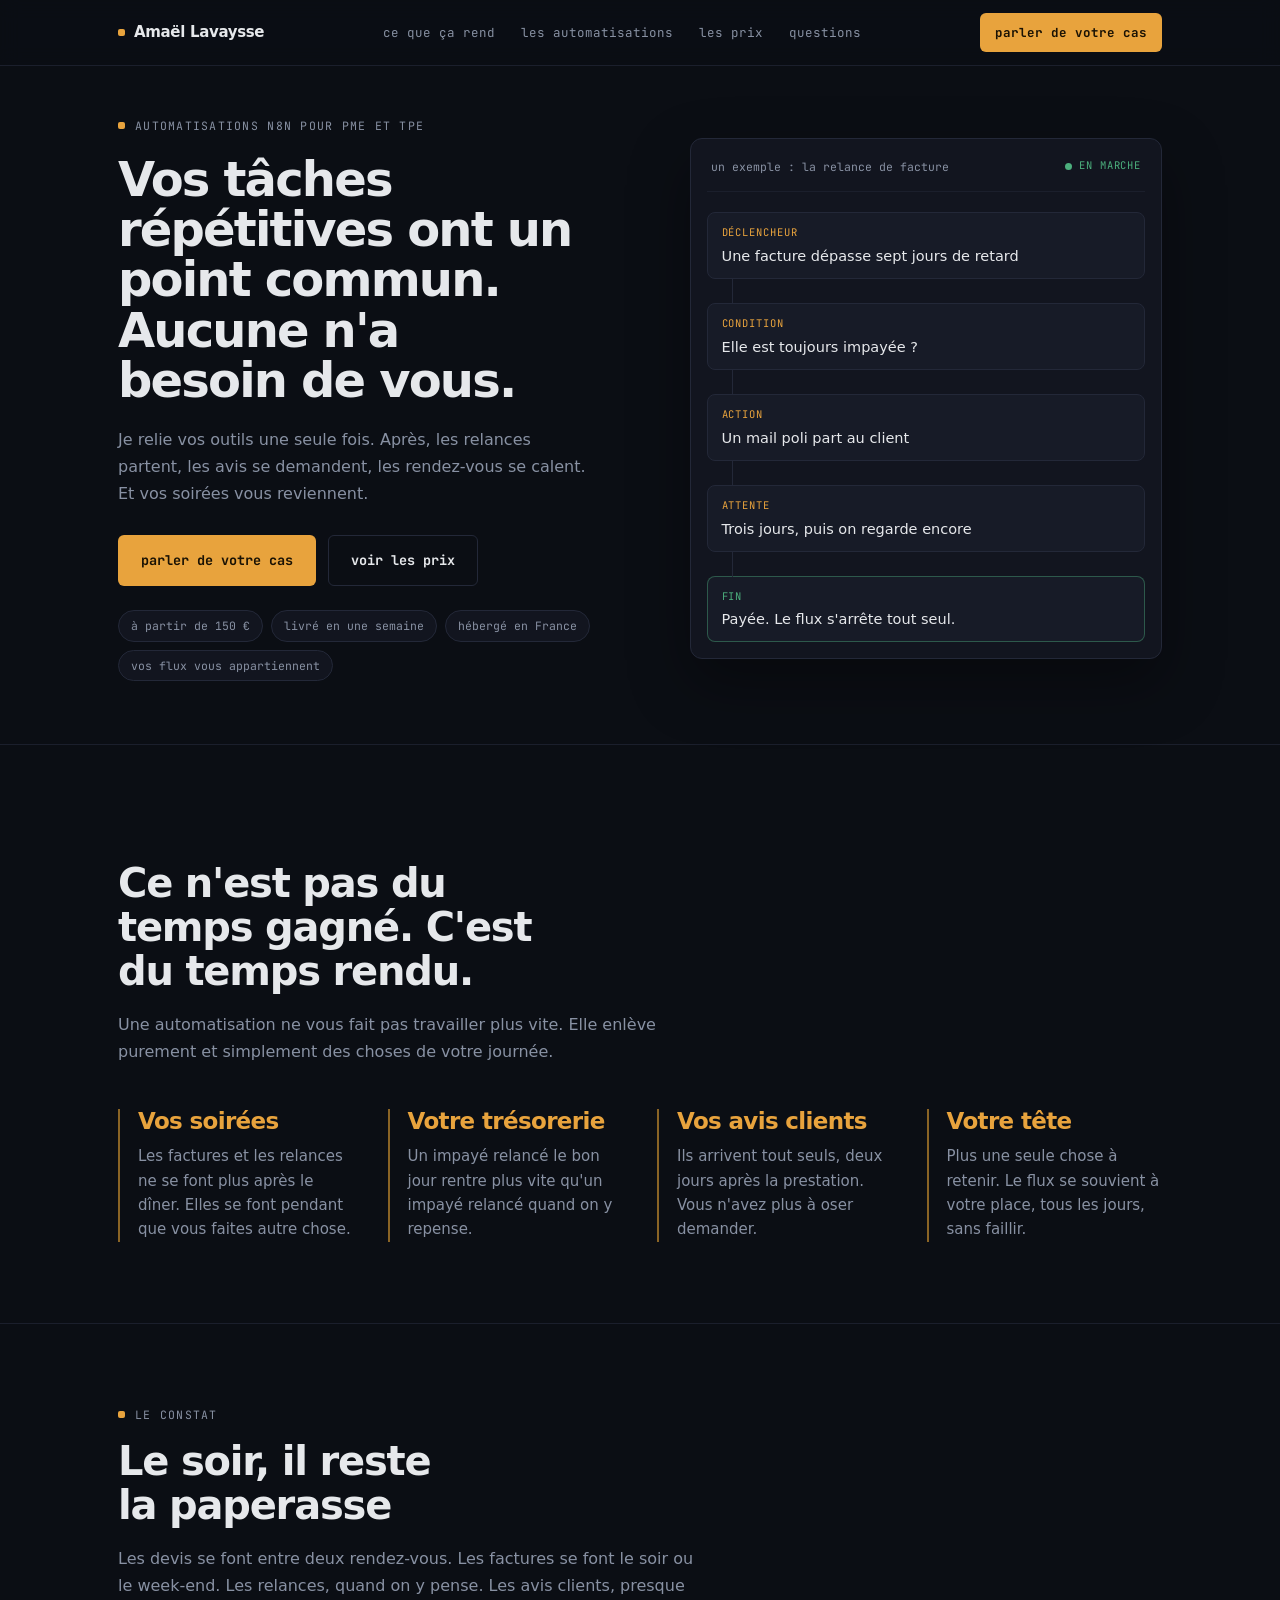
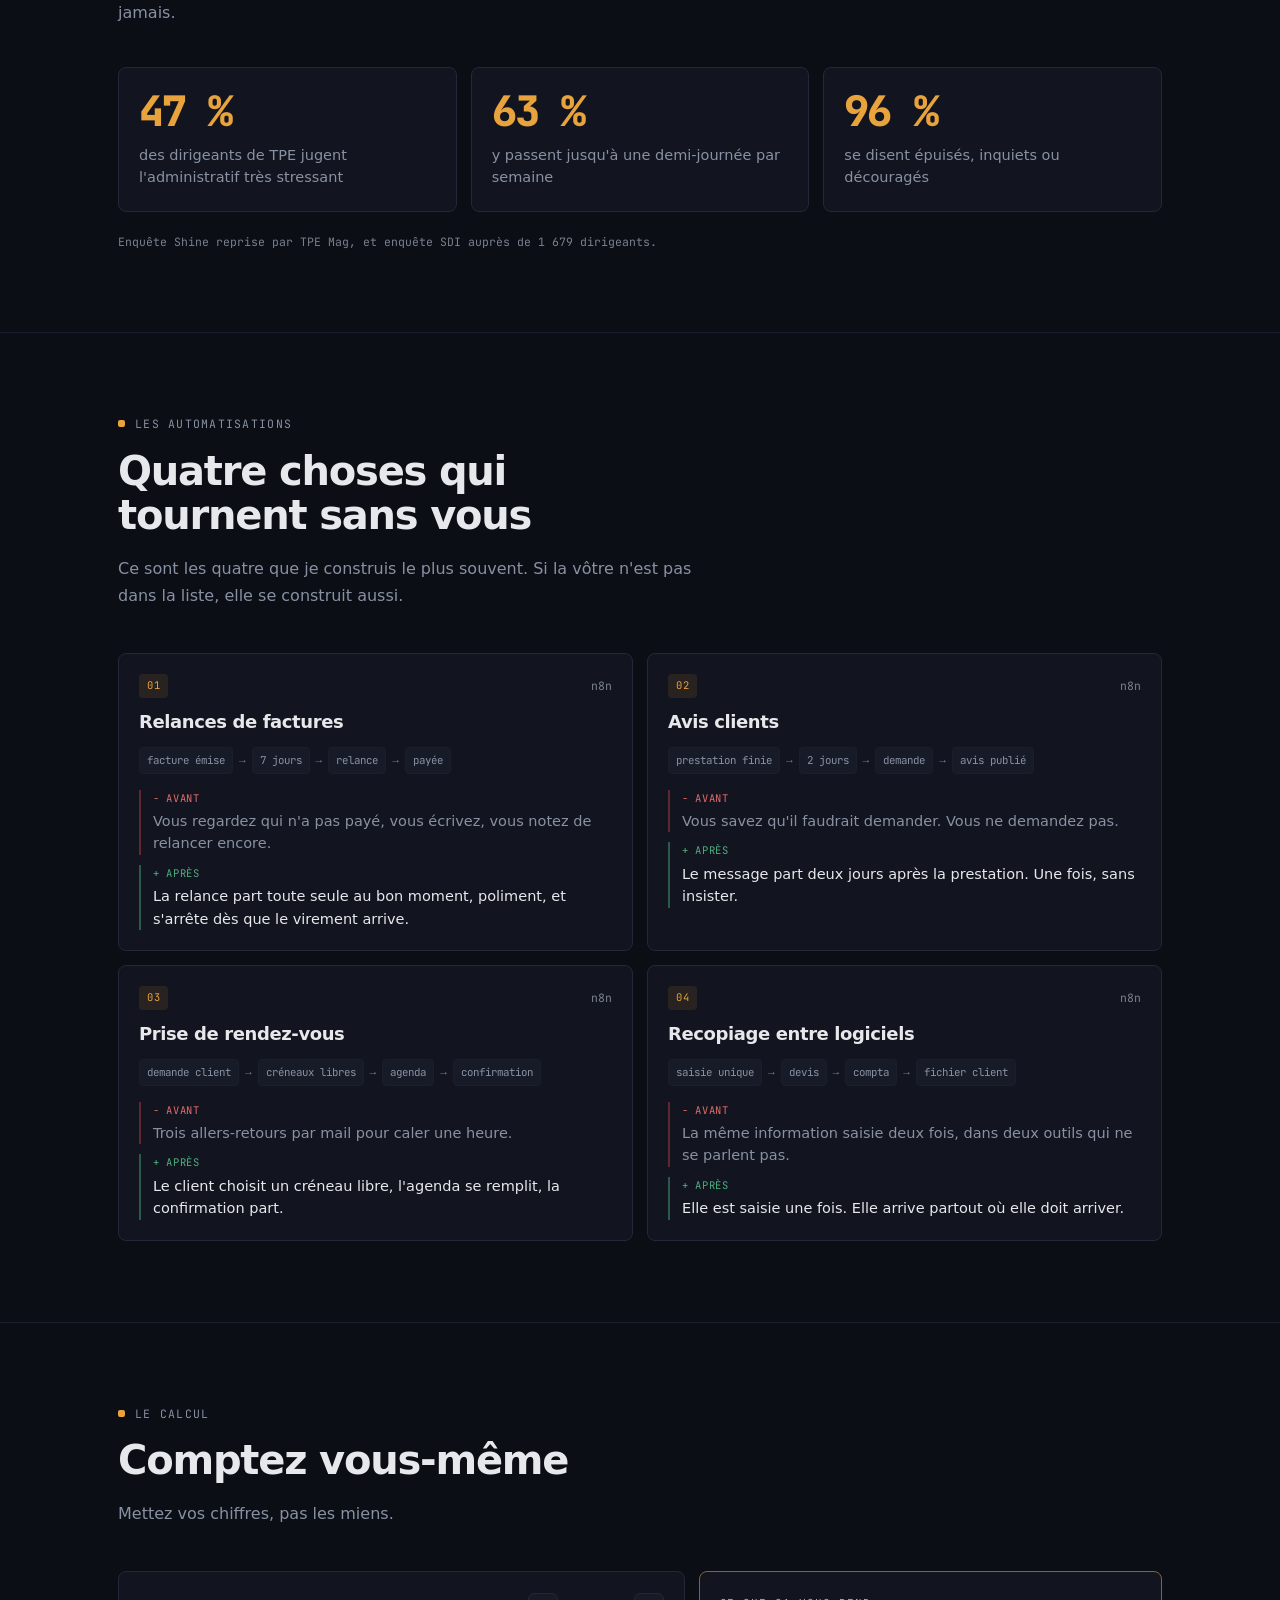
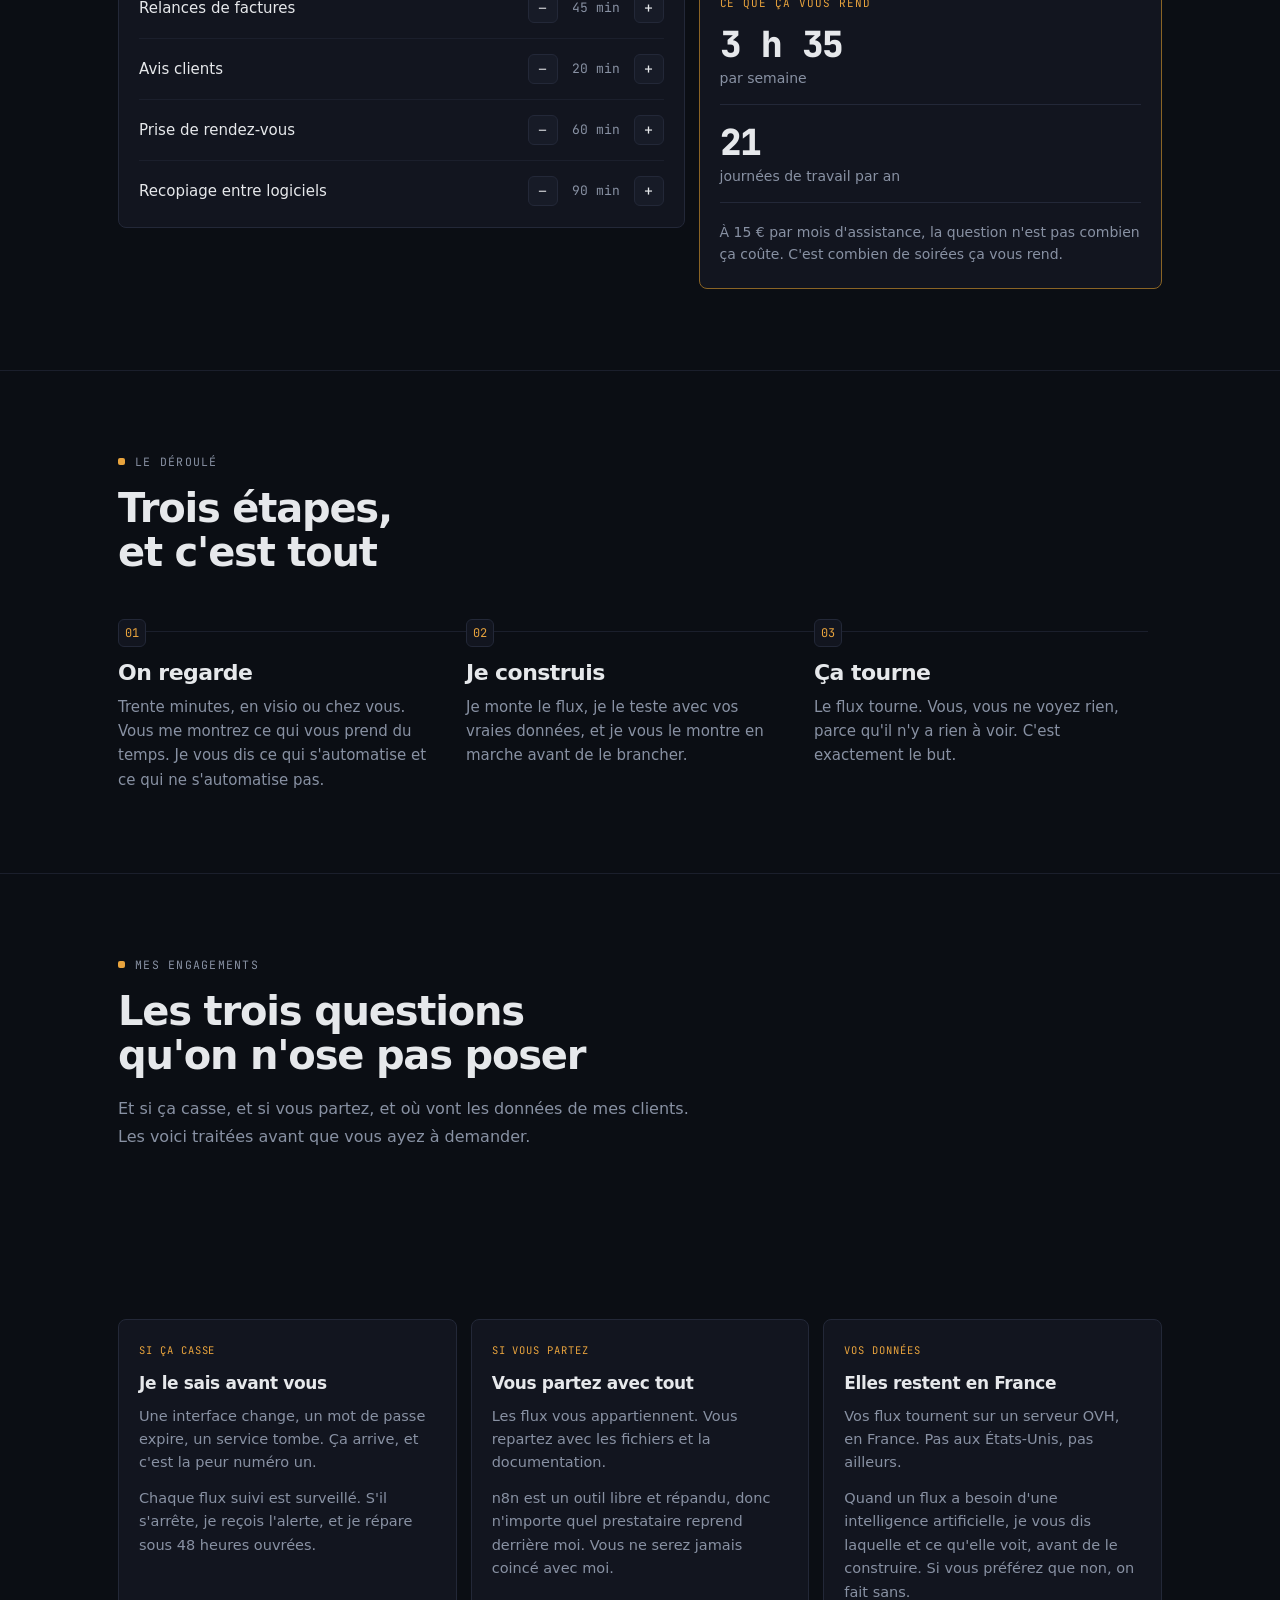
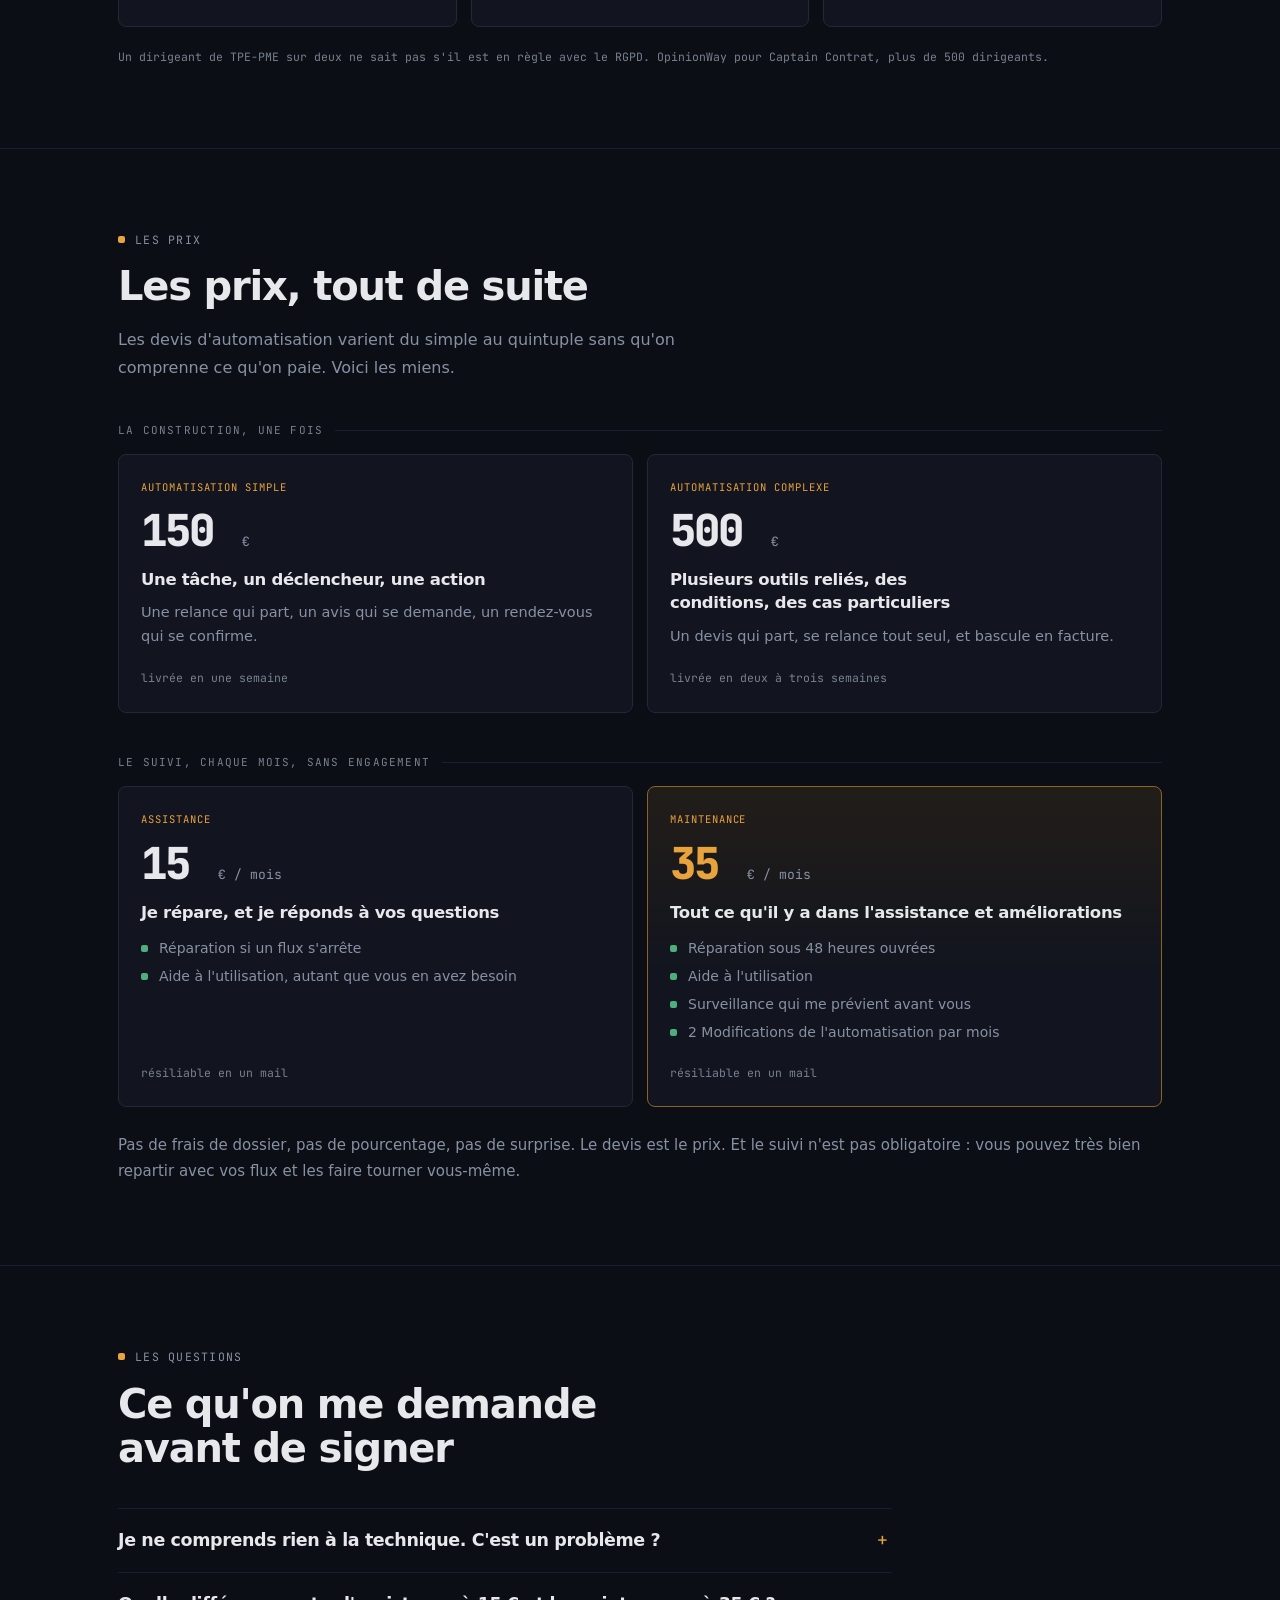
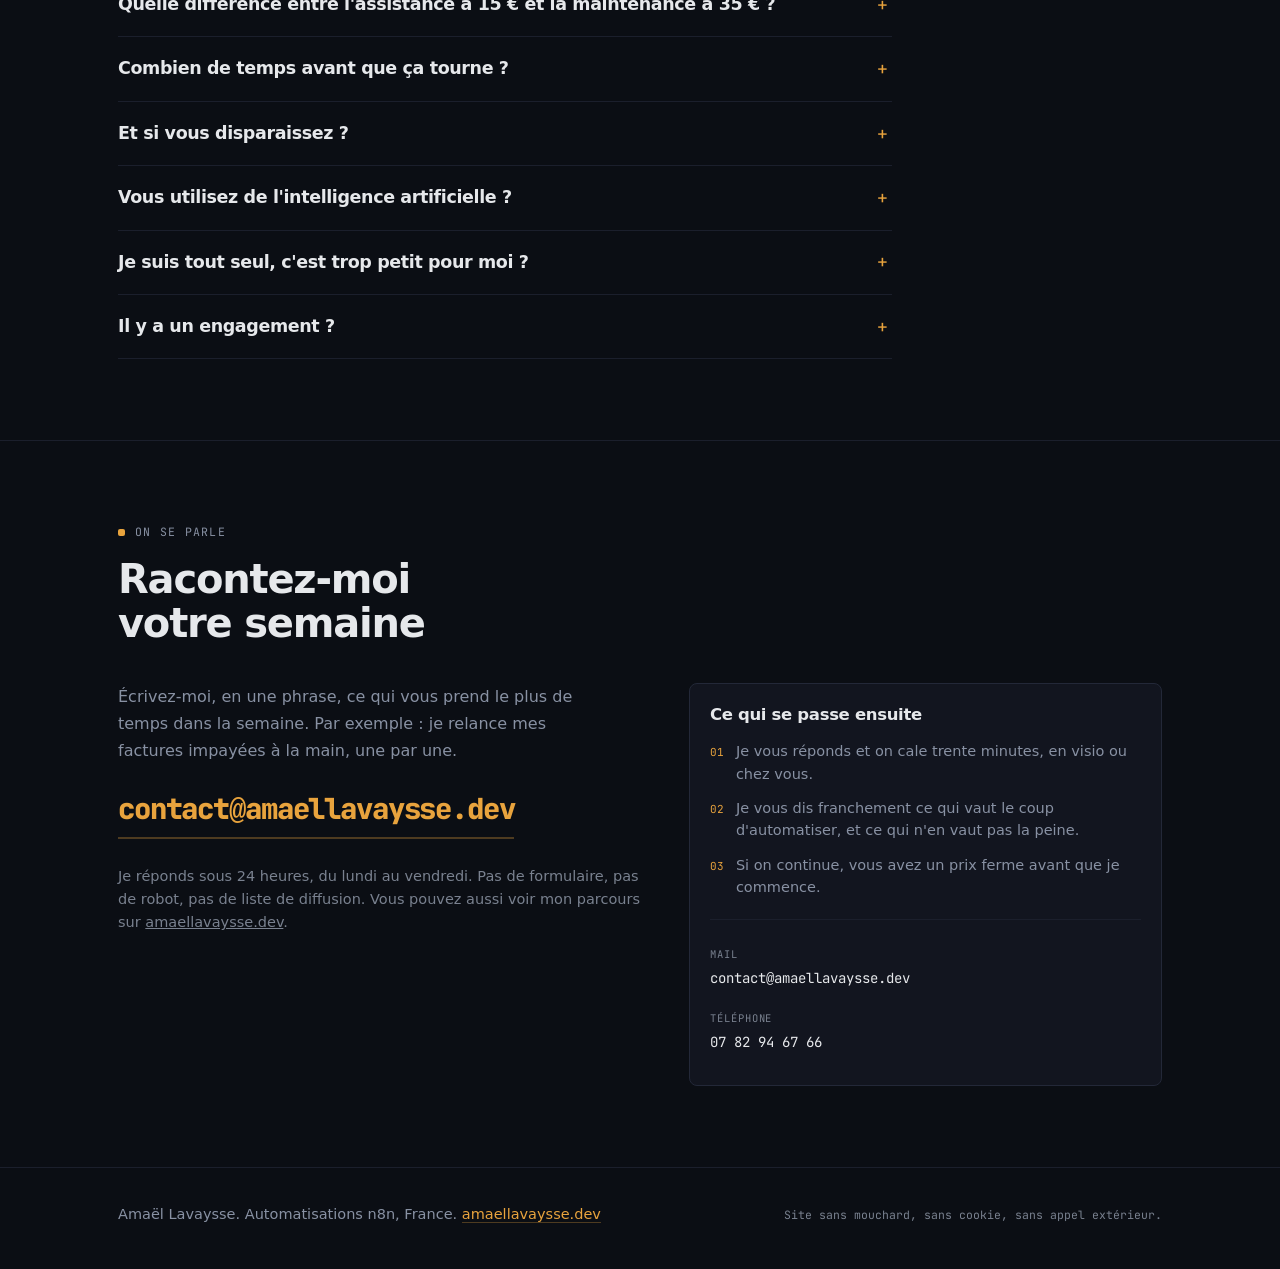
==== commit 6afdc6c1: "Update index.html" ====
--- a/pro/index.html
+++ b/pro/index.html
@@ -687,19 +687,18 @@
           <ul>
             <li>Réparation si un flux s'arrête</li>
             <li>Aide à l'utilisation, autant que vous en avez besoin</li>
-            <li>Vos flux tournent chez vous ou chez votre hébergeur</li>
           </ul>
           <div class="when">résiliable en un mail</div>
         </div>
         <div class="price price--hi">
           <div class="tag">maintenance</div>
           <div class="amt">35 <small>€ / mois</small></div>
-          <h3>Tout ce qu'il y a dans l'assistance, et je surveille</h3>
+          <h3>Tout ce qu'il y a dans l'assistance et améliorations</h3>
           <ul>
             <li>Réparation sous 48 heures ouvrées</li>
             <li>Aide à l'utilisation</li>
-            <li>Hébergement de vos flux sur mon serveur OVH, en France</li>
             <li>Surveillance qui me prévient avant vous</li>
+            <li>2 Modifications de l'automatisation par mois</li>
           </ul>
           <div class="when">résiliable en un mail</div>
         </div>
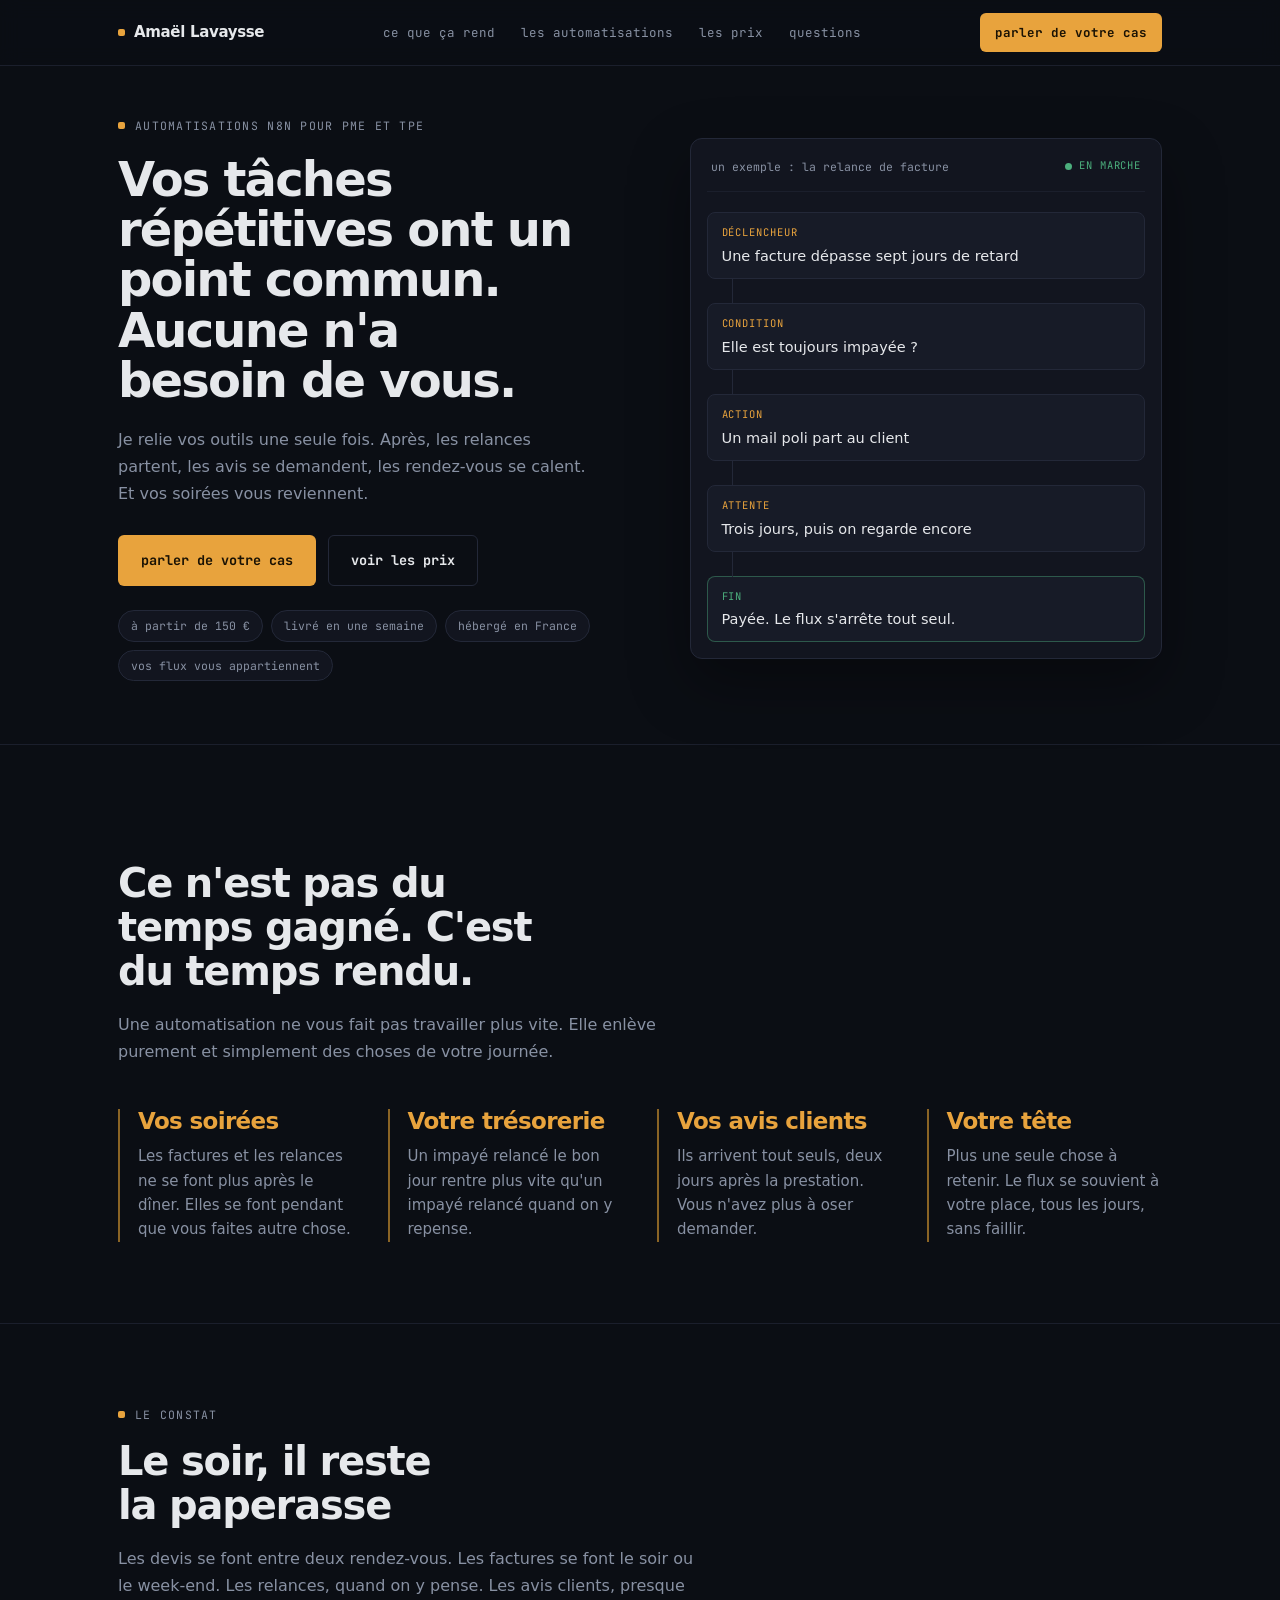
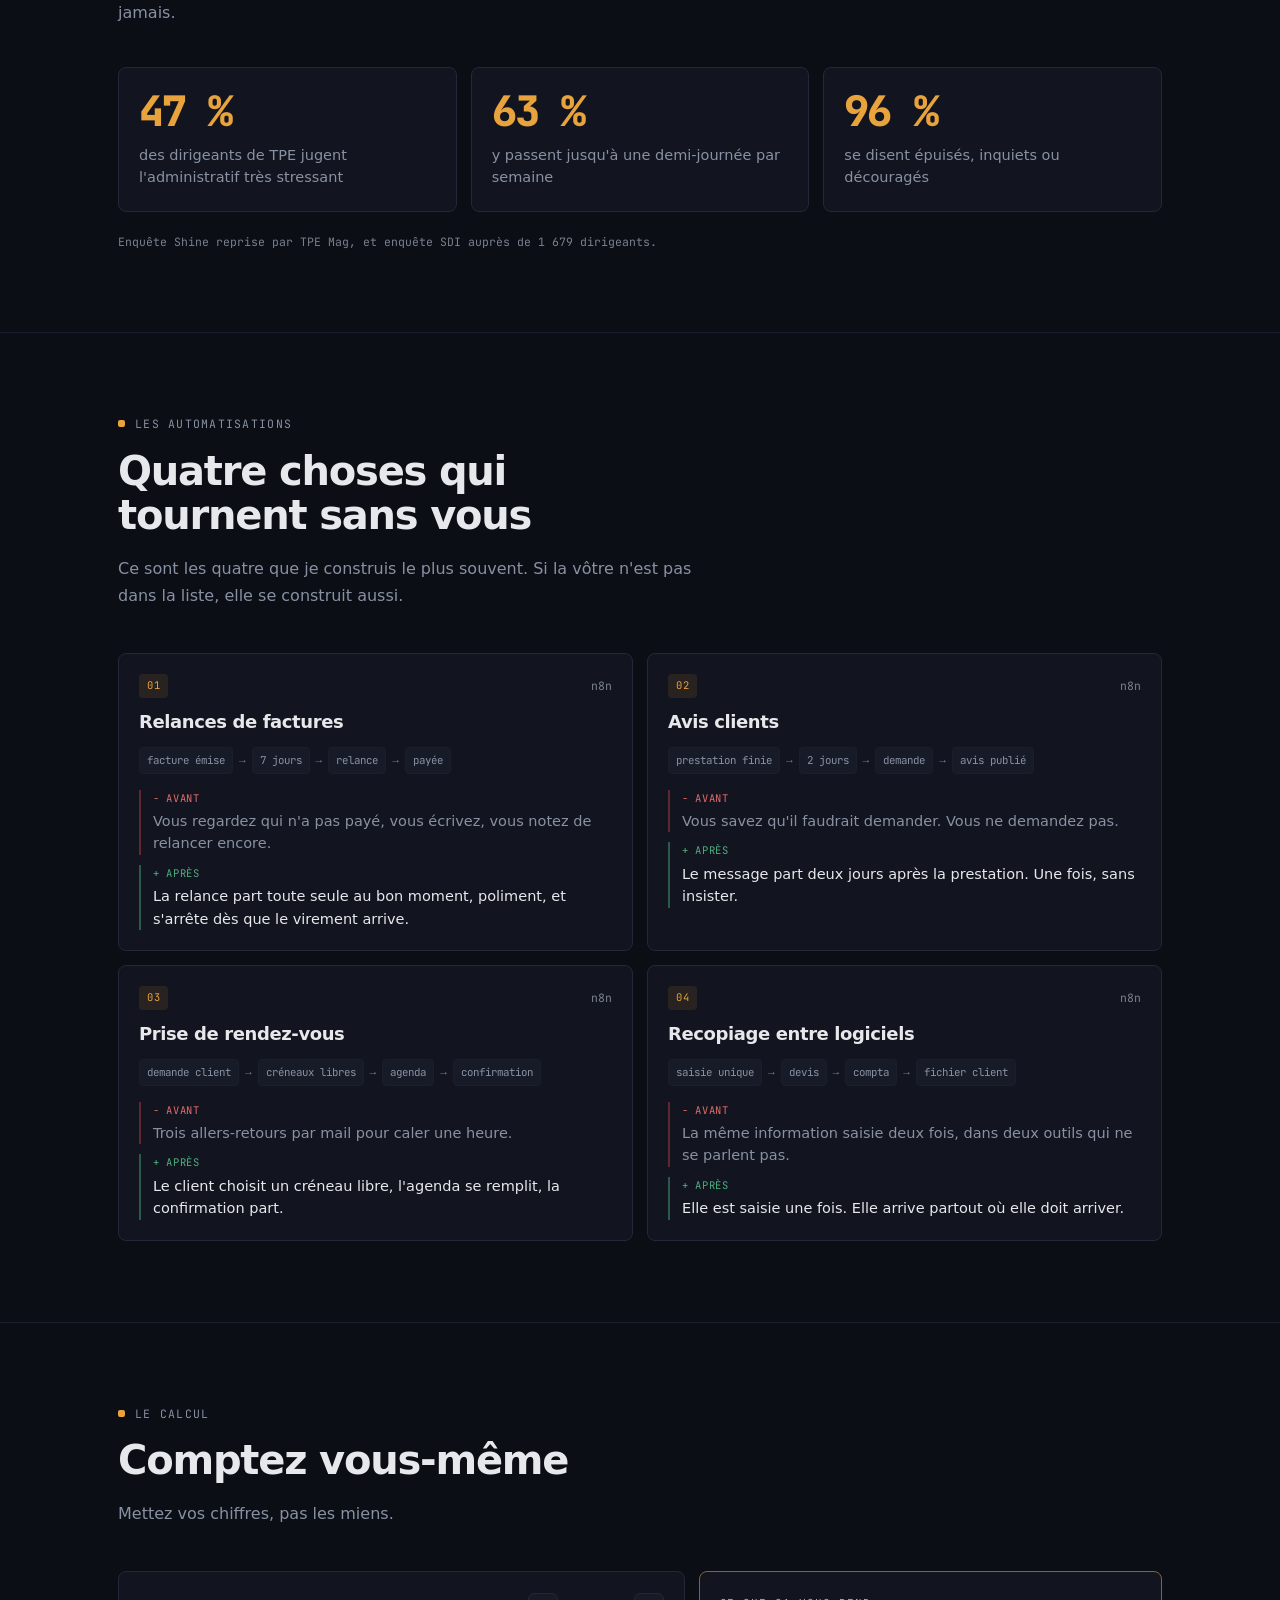
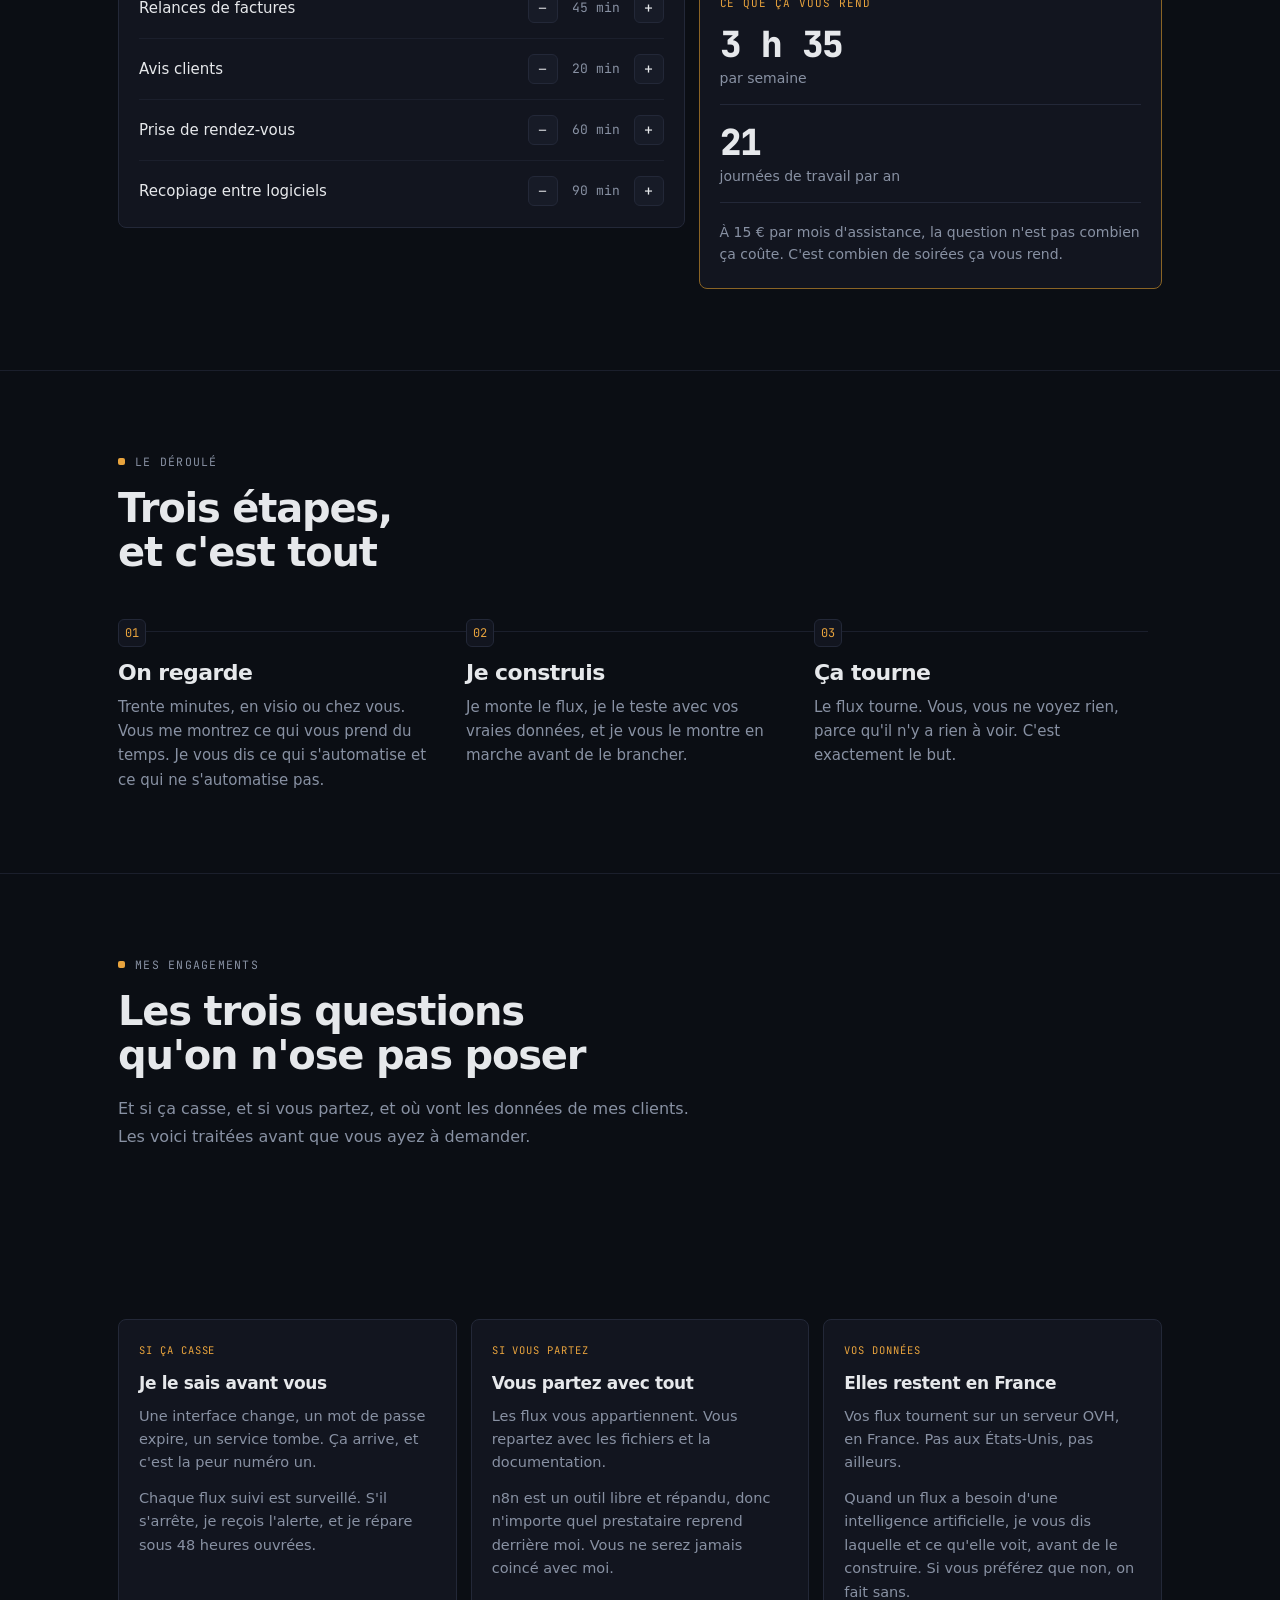
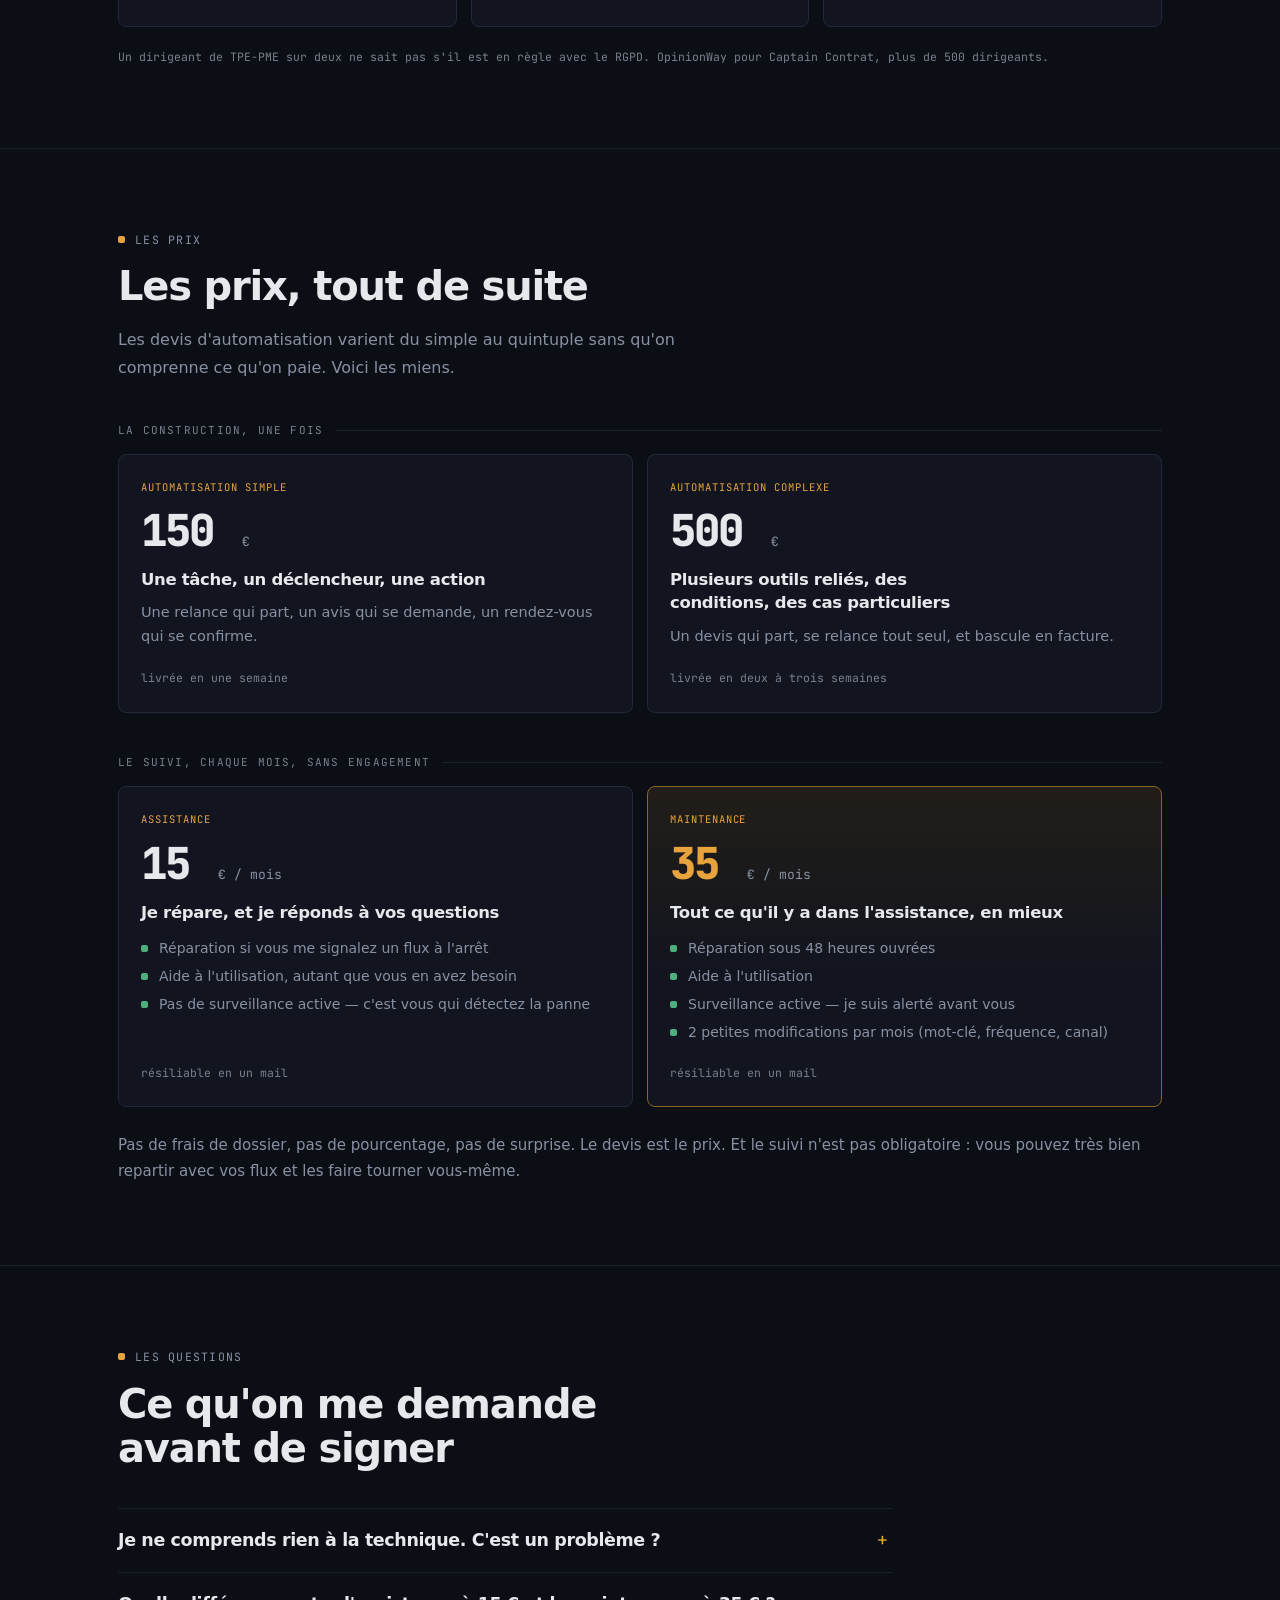
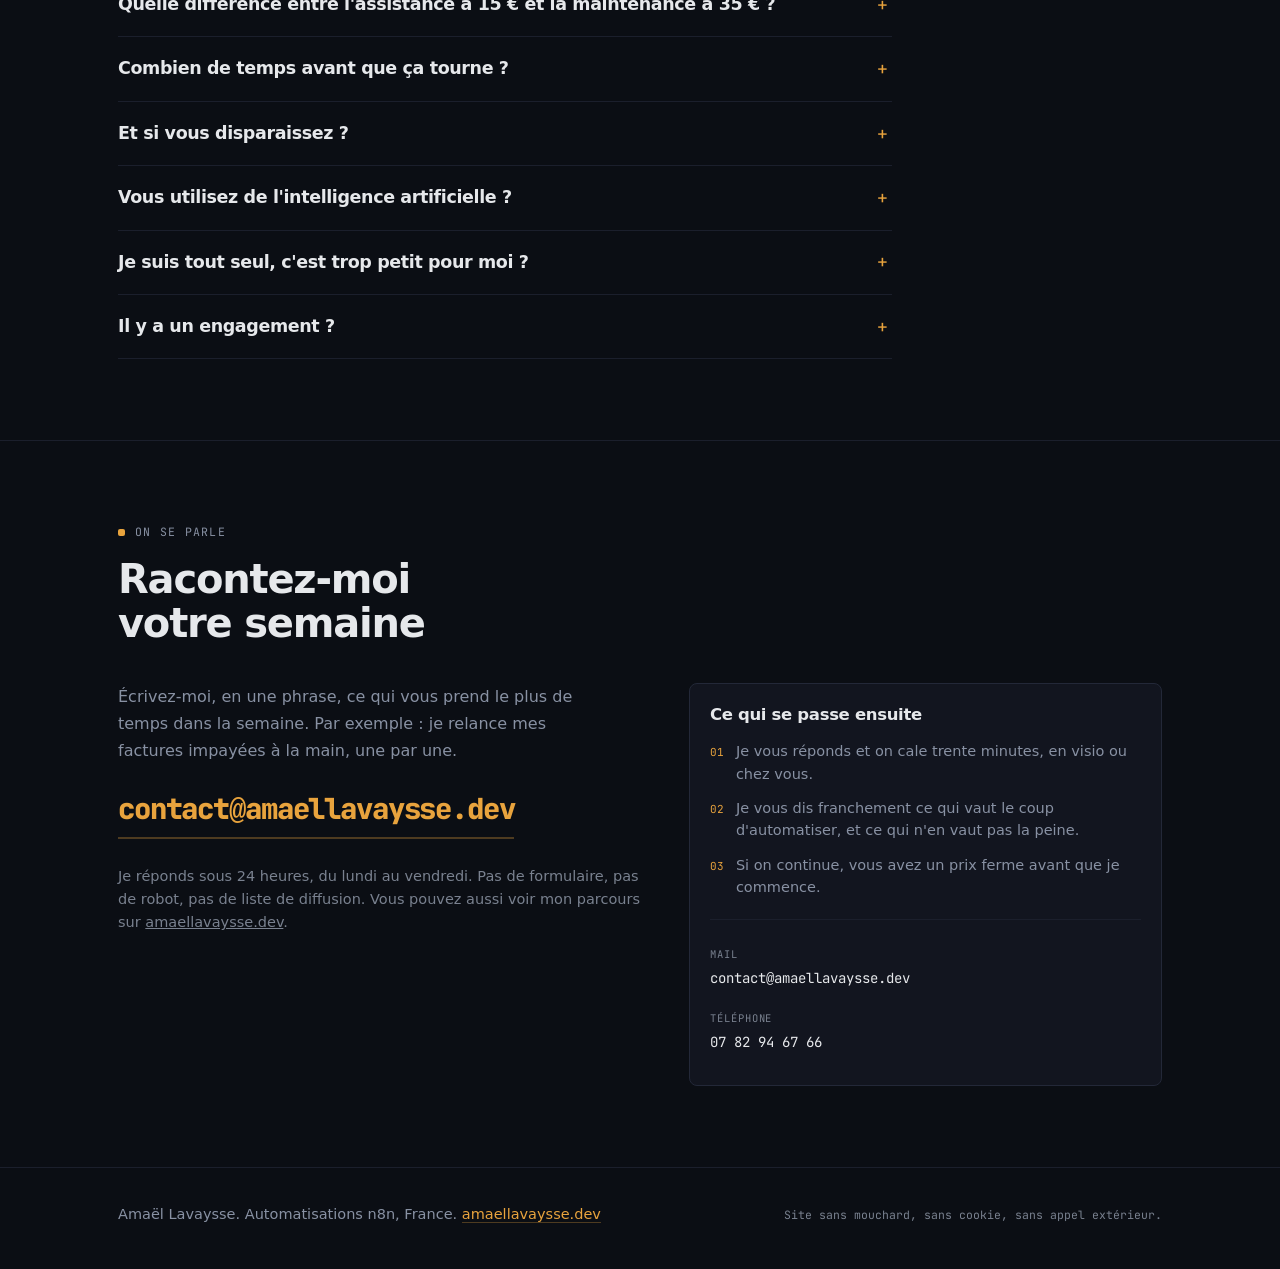
==== commit cbcb4e5f: "Revise service descriptions in index.html Updated descriptions for assistance and maintenance servic" ====
--- a/pro/index.html
+++ b/pro/index.html
@@ -685,20 +685,21 @@
           <div class="amt">15 <small>€ / mois</small></div>
           <h3>Je répare, et je réponds à vos questions</h3>
           <ul>
-            <li>Réparation si un flux s'arrête</li>
+            <li>Réparation si vous me signalez un flux à l'arrêt</li>
             <li>Aide à l'utilisation, autant que vous en avez besoin</li>
+            <li>Pas de surveillance active — c'est vous qui détectez la panne</li>
           </ul>
           <div class="when">résiliable en un mail</div>
         </div>
         <div class="price price--hi">
           <div class="tag">maintenance</div>
           <div class="amt">35 <small>€ / mois</small></div>
-          <h3>Tout ce qu'il y a dans l'assistance et améliorations</h3>
+          <h3>Tout ce qu'il y a dans l'assistance, en mieux</h3>
           <ul>
             <li>Réparation sous 48 heures ouvrées</li>
             <li>Aide à l'utilisation</li>
-            <li>Surveillance qui me prévient avant vous</li>
-            <li>2 Modifications de l'automatisation par mois</li>
+            <li>Surveillance active — je suis alerté avant vous</li>
+            <li>2 petites modifications par mois (mot-clé, fréquence, canal)</li>
           </ul>
           <div class="when">résiliable en un mail</div>
         </div>
@@ -726,9 +727,12 @@
       </details>
       <details>
         <summary>Quelle différence entre l'assistance à 15 € et la maintenance à 35 € ?</summary>
-        <p>L'assistance, c'est moi qui répare et qui réponds à vos questions. La maintenance, c'est tout ça,
-          plus l'hébergement de vos flux et une surveillance qui me prévient dès qu'un flux s'arrête. Avec
-          l'assistance seule, c'est vous qui vous apercevez de la panne. Avec la maintenance, c'est moi.</p>
+        <p>L'assistance, c'est moi qui répare quand vous me signalez un problème, et qui réponds à vos
+          questions. La maintenance inclut la même chose, plus une surveillance active : je suis alerté
+          dès qu'un flux s'arrête, avant même que vous vous en aperceviez, et jusqu'à deux petites
+          modifications incluses chaque mois (un mot-clé, une fréquence, un canal de diffusion). Avec
+          l'assistance seule, c'est vous qui remarquez la panne et me la signalez. Avec la maintenance,
+          c'est moi qui la détecte.</p>
       </details>
       <details>
         <summary>Combien de temps avant que ça tourne ?</summary>
